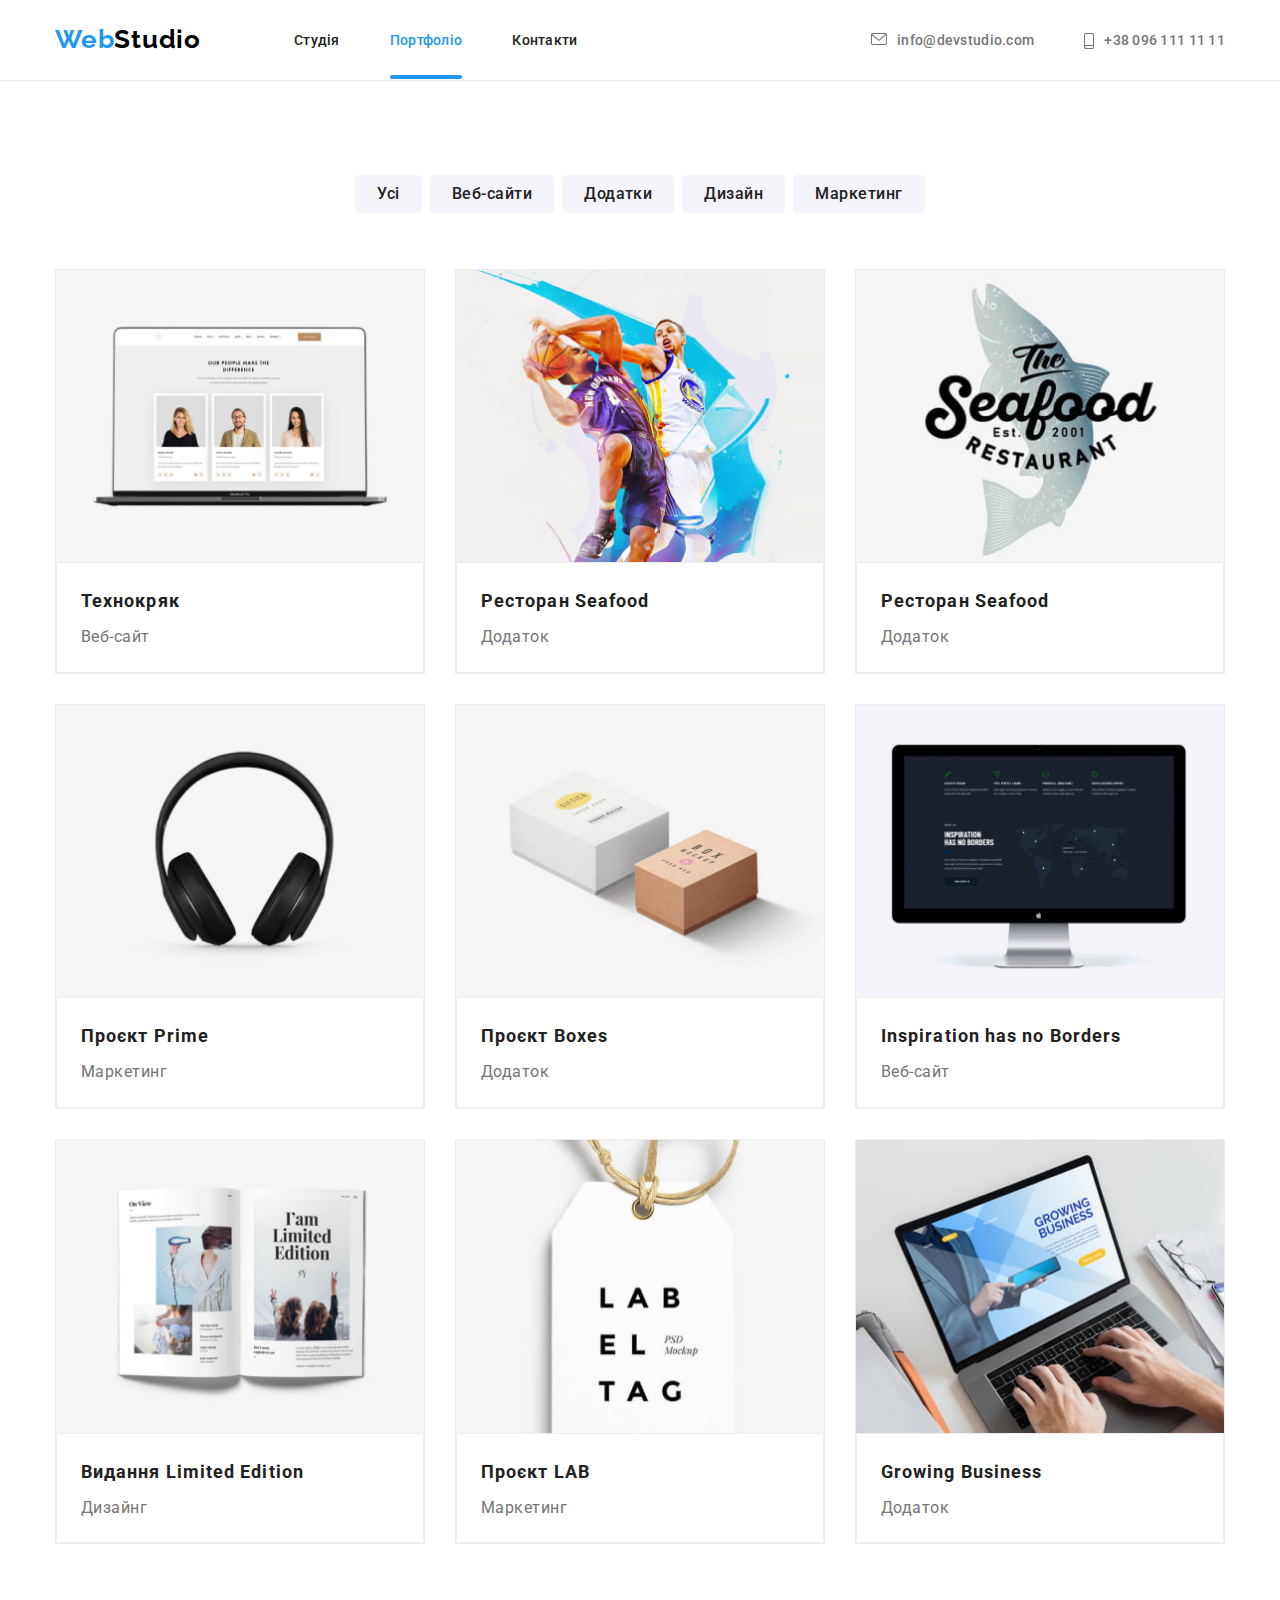
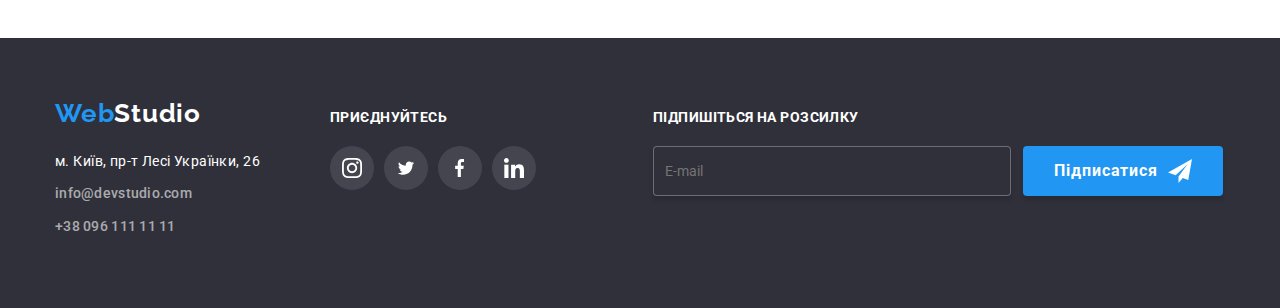
==== portfolio.html @ 9fd71c1f "Добавляет файлы с прошлого ДЗ" ====
<!DOCTYPE html>
<html lang="uk">
  <head>
    <meta charset="UTF-8" />
    <meta http-equiv="X-UA-Compatible" content="IE=edge" />
    <meta name="viewport" content="width=device-width, initial-scale=1.0" />
    <link
      rel="stylesheet"
      href="https://cdnjs.cloudflare.com/ajax/libs/modern-normalize/1.1.0/modern-normalize.min.css"
    />
    <link rel="preconnect" href="https://fonts.googleapis.com" />
    <link rel="preconnect" href="https://fonts.gstatic.com" crossorigin />
    <link
      href="https://fonts.googleapis.com/css2?family=Raleway:wght@700&family=Roboto:wght@400;500;700;900&display=swap"
      rel="stylesheet"
    />
    <link rel="stylesheet" href="./css/styles.css" />
    <link rel="stylesheet" href="./css/main.min.css" />
    <link rel="stylesheet" href="./css/project.css" />
    <title>Portfolio</title>
  </head>
  <body>
    <header class="header">
      <div class="container">
        <div class="header__flex">
          <nav class="header__nav">
            <a class="logo header__logo" href="./index.html"
              ><span class="logo__cover">Web</span>Studio</a
            >
            <ul class="list header__list">
              <li>
                <a class="link header__link" href="./index.html">Студія</a>
              </li>
              <li>
                <a class="link header__link--active" href="./portfolio.html">Портфоліо</a>
              </li>
              <li>
                <a class="link header__link" href="#">Контакти</a>
              </li>
            </ul>
          </nav>
          <ul class="list header__list-contact">
            <li>
              <a class="link contact header__contact" href="mailto:info@devstudio.com"
                ><svg width="16" height="12">
                  <use href="./images/icons.svg#envelope"></use></svg
                >info@devstudio.com</a
              >
            </li>
            <li>
              <a class="link contact header__contact" href="tel:+380961111111"
                ><svg width="10" height="16">
                  <use class="icon" href="./images/icons.svg#smartphone"></use></svg
                >+38 096 111 11 11</a
              >
            </li>
          </ul>
        </div>
      </div>
    </header>
    <main>
      <section class="project">
        <div class="container">
          <h1 class="visually-hidden">Портфоліо Web Studio</h1>
          <ul class="list project__list-button">
            <li>
              <button class="project__button" type="button">
                <span class="project__button-text">Усі</span>
              </button>
            </li>
            <li>
              <button class="project__button" type="button">
                <span class="project__button-text">Веб-сайти</span>
              </button>
            </li>
            <li>
              <button class="project__button" type="button">
                <span class="project__button-text">Додатки</span>
              </button>
            </li>
            <li>
              <button class="project__button" type="button">
                <span class="project__button-text">Дизайн</span>
              </button>
            </li>
            <li>
              <button class="project__button" type="button">
                <span class="project__button-text">Маркетинг</span>
              </button>
            </li>
          </ul>
          <ul class="list">
            <li class="project__card">
              <a class="project__link" href="">
                <img
                  src="./images/8.jpg"
                  alt="Два хлопця грають у баскетбол"
                  width="370"
                  height="294"
                />
                <div class="project__text">
                  <h2 class="project__title">Технокряк</h2>
                  <span class="project__subtitle">Веб-сайт</span>
                </div>
                <div class="project__description">
                  <p class="project__description-text">
                    Ресурс пропонує комплексні пропозиції з різним рівнем функціоналу та сервісів.
                    Все це дозволить відвідувачу отримати вичерпні відомості про компанію чи
                    приватну особу.
                  </p>
                </div>
              </a>
            </li>
            <li class="project__card">
              <a class="project__link" href="">
                <img
                  src="./images/9.jpg"
                  alt="Два хлопця грають у баскетбол"
                  width="370"
                  height="294"
                />
                <div class="project__text">
                  <h2 class="project__title">Ресторан Seafood</h2>
                  <span class="project__subtitle">Додаток</span>
                </div>
                <div class="project__description">
                  <p class="project__description-text">
                    Ресурс пропонує комплексні пропозиції з різним рівнем функціоналу та сервісів.
                    Все це дозволить відвідувачу отримати вичерпні відомості про компанію чи
                    приватну особу.
                  </p>
                </div>
              </a>
            </li>
            <li class="project__card">
              <a class="project__link" href="">
                <img
                  src="./images/10.jpg"
                  alt="Два хлопця грають у баскетбол"
                  width="370"
                  height="294"
                />
                <div class="project__text">
                  <h2 class="project__title">Ресторан Seafood</h2>
                  <span class="project__subtitle">Додаток</span>
                </div>
                <div class="project__description">
                  <p class="project__description-text">
                    Ресурс пропонує комплексні пропозиції з різним рівнем функціоналу та сервісів.
                    Все це дозволить відвідувачу отримати вичерпні відомості про компанію чи
                    приватну особу.
                  </p>
                </div>
              </a>
            </li>
            <li class="project__card">
              <a class="project__link" href="">
                <img
                  src="./images/11.jpg"
                  alt="Два хлопця грають у баскетбол"
                  width="370"
                  height="294"
                />
                <div class="project__text">
                  <h2 class="project__title">Проєкт Prime</h2>
                  <span class="project__subtitle">Маркетинг</span>
                </div>
                <div class="project__description">
                  <p class="project__description-text">
                    Ресурс пропонує комплексні пропозиції з різним рівнем функціоналу та сервісів.
                    Все це дозволить відвідувачу отримати вичерпні відомості про компанію чи
                    приватну особу.
                  </p>
                </div>
              </a>
            </li>
            <li class="project__card">
              <a class="project__link" href="">
                <img
                  src="./images/12.jpg"
                  alt="Два хлопця грають у баскетбол"
                  width="370"
                  height="294"
                />
                <div class="project__text">
                  <h2 class="project__title">Проєкт Boxes</h2>
                  <span class="project__subtitle">Додаток</span>
                </div>
                <div class="project__description">
                  <p class="project__description-text">
                    Ресурс пропонує комплексні пропозиції з різним рівнем функціоналу та сервісів.
                    Все це дозволить відвідувачу отримати вичерпні відомості про компанію чи
                    приватну особу.
                  </p>
                </div>
              </a>
            </li>
            <li class="project__card">
              <a class="project__link" href="">
                <img
                  src="./images/13.jpg"
                  alt="Два хлопця грають у баскетбол"
                  width="370"
                  height="294"
                />
                <div class="project__text">
                  <h2 class="project__title">Inspiration has no Borders</h2>
                  <span class="project__subtitle">Веб-сайт</span>
                </div>
                <div class="project__description">
                  <p class="project__description-text">
                    Ресурс пропонує комплексні пропозиції з різним рівнем функціоналу та сервісів.
                    Все це дозволить відвідувачу отримати вичерпні відомості про компанію чи
                    приватну особу.
                  </p>
                </div>
              </a>
            </li>
            <li class="project__card">
              <a class="project__link" href="">
                <img
                  src="./images/14.jpg"
                  alt="Два хлопця грають у баскетбол"
                  width="370"
                  height="294"
                />
                <div class="project__text">
                  <h2 class="project__title">Видання Limited Edition</h2>
                  <span class="project__subtitle">Дизайнг</span>
                </div>
                <div class="project__description">
                  <p class="project__description-text">
                    Ресурс пропонує комплексні пропозиції з різним рівнем функціоналу та сервісів.
                    Все це дозволить відвідувачу отримати вичерпні відомості про компанію чи
                    приватну особу.
                  </p>
                </div>
              </a>
            </li>
            <li class="project__card">
              <a class="project__link" href="">
                <img
                  src="./images/15.jpg"
                  alt="Два хлопця грають у баскетбол"
                  width="370"
                  height="294"
                />
                <div class="project__text">
                  <h2 class="project__title">Проєкт LAB</h2>
                  <span class="project__subtitle">Маркетинг</span>
                </div>
                <div class="project__description">
                  <p class="project__description-text">
                    Ресурс пропонує комплексні пропозиції з різним рівнем функціоналу та сервісів.
                    Все це дозволить відвідувачу отримати вичерпні відомості про компанію чи
                    приватну особу.
                  </p>
                </div>
              </a>
            </li>
            <li class="project__card">
              <a class="project__link" href="">
                <img
                  src="./images/16.jpg"
                  alt="Два хлопця грають у баскетбол"
                  width="370"
                  height="294"
                />
                <div class="project__text">
                  <h2 class="project__title">Growing Business</h2>
                  <span class="project__subtitle">Додаток</span>
                </div>
                <div class="project__description">
                  <p class="project__description-text">
                    Ресурс пропонує комплексні пропозиції з різним рівнем функціоналу та сервісів.
                    Все це дозволить відвідувачу отримати вичерпні відомості про компанію чи
                    приватну особу.
                  </p>
                </div>
              </a>
            </li>
          </ul>
        </div>
      </section>
    </main>
    <footer class="footer">
      <div class="container footer__container">
        <div class="footer__contact">
          <a class="logo footer__logo" href="./index.html">
            <span class="logo__cover">Web</span>Studio</a
          >
          <address class="list footer__list">
            <li class="footer__item">
              <span class="footer__text">м. Київ, пр-т Лесі Українки, 26</span>
            </li>
            <li class="footer__item">
              <a class="link contact" href="mailto:info@devstudio.com">info@devstudio.com</a>
            </li>
            <li class="footer__item">
              <a class="link contact" href="tel:+380961111111">+38 096 111 11 11</a>
            </li>
          </address>
        </div>
        <div class="footer__social">
          <h3 class="footer__title">Приєднуйтесь</h3>
          <ul class="list list-social">
            <li class="list-social__item">
              <a class="link-social footer__link-social" href="">
                <!-- class="social-icon" -->
                <svg width="20" height="20">
                  <use href="./images/icons.svg#instagram"></use>
                </svg>
              </a>
            </li>
            <li class="list-social__item">
              <a class="link-social footer__link-social" href="">
                <svg width="20" height="16.25">
                  <use href="./images/icons.svg#twitter"></use>
                </svg>
              </a>
            </li>
            <li class="list-social__item">
              <a class="link-social footer__link-social" href="">
                <svg class="social-icon" width="10" height="20">
                  <use href="./images/icons.svg#facebook"></use>
                </svg>
              </a>
            </li>
            <li class="list-social__item">
              <a class="link-social footer__link-social" href="">
                <svg width="20" height="20">
                  <use href="./images/icons.svg#linkedin"></use>
                </svg>
              </a>
            </li>
          </ul>
        </div>
        <div class="footer__subscription">
          <h3 class="footer__title">Підпишіться на розсилку</h3>
          <form class="footer__form" name="subscription-form">
            <label for="subscription" class="visually-hidden">E-mail</label>
            <input type="email" id="subscription" class="footer__input" placeholder="E-mail" />
            <button type="submit" class="button footer__button">
              <span class="button__text">Підписатися</span>
              <svg class="footer__icon" width="24" height="24">
                <use href="./images/icons.svg#send-icon"></use>
              </svg>
            </button>
          </form>
        </div>
      </div>
    </footer>
  </body>
</html>
---- css/main.min.css ----
body{color:#757575;background-color:#fff;font-family:"Roboto",sans-serif;font-size:14px;letter-spacing:.03em}img{display:block;max-width:100%;height:auto}h1,h2,h3,p,ul{margin:0px;padding:0px}.visually-hidden{position:absolute;white-space:nowrap;width:1px;height:1px;overflow:hidden;border:0;padding:0;clip:rect(0 0 0 0);-webkit-clip-path:inset(50%);clip-path:inset(50%);margin:-1px}.is-hidden{display:none;opacity:0;pointer-events:none;visibility:hidden}.container{width:1200px;margin-left:auto;margin-right:auto;padding-left:15px;padding-right:15px}.list{display:-webkit-box;display:-ms-flexbox;display:flex;-ms-flex-wrap:wrap;flex-wrap:wrap;gap:30px;list-style:none;-webkit-box-align:center;-ms-flex-align:center;align-items:center;-webkit-box-pack:center;-ms-flex-pack:center;justify-content:center}.link{color:inherit;-webkit-transition-property:color;transition-property:color;-webkit-transition-duration:250ms;transition-duration:250ms;-webkit-transition-timing-function:cubic-bezier(0.4, 0, 0.2, 1);transition-timing-function:cubic-bezier(0.4, 0, 0.2, 1);font-size:inherit;line-height:1.14;letter-spacing:.02em;text-decoration:none}.link:hover,.link:focus{color:#2196f3;fill:currentColor}.contact{color:inherit;font-weight:500;font-style:normal}.button{cursor:pointer;background-color:#2196f3;-webkit-box-shadow:0px 4px 4px rgba(0,0,0,.15);box-shadow:0px 4px 4px rgba(0,0,0,.15);border-radius:4px;font-family:inherit;font-weight:500;font-size:16px;border-radius:4px;line-height:1.6;letter-spacing:.03em;border:none}.button__text{color:#fff;font-weight:700;font-size:16px;line-height:1.8;letter-spacing:.06em}.title{margin-bottom:50px;color:#212121;font-weight:700;font-size:36px;line-height:1.16;letter-spacing:.03em}.title--center{text-align:center}.logo{color:#000;font-family:"Raleway";font-weight:700;font-size:26px;line-height:1.2;letter-spacing:.03em;text-decoration:none}.logo__cover{color:#2196f3}.list-cards{gap:30px;-webkit-box-align:baseline;-ms-flex-align:baseline;align-items:baseline}.list-cards__card{-ms-flex-preferred-size:270px;flex-basis:270px}.list-social{display:-webkit-box;display:-ms-flexbox;display:flex;-webkit-box-pack:center;-ms-flex-pack:center;justify-content:center;gap:10px}.list-social__item{width:44px;height:44px;border-radius:50%}.link-social{-webkit-transition-property:fill,background-color;transition-property:fill,background-color;-webkit-transition-duration:250ms;transition-duration:250ms;-webkit-transition-timing-function:cubic-bezier(0.4, 0, 0.2, 1);transition-timing-function:cubic-bezier(0.4, 0, 0.2, 1);fill:#afb1b8;display:-webkit-box;display:-ms-flexbox;display:flex;width:44px;height:44px;border-radius:50%;-webkit-box-pack:center;-ms-flex-pack:center;justify-content:center;-webkit-box-align:center;-ms-flex-align:center;align-items:center;gap:10px}.link-social:hover,.link-social:focus{background-color:#2196f3;fill:#fff}.form__label{font-size:12px;line-height:1.16;letter-spacing:.01em;cursor:pointer}.form__input{padding:11px 11px 11px 32px;width:100%;height:40px;border-radius:4px;border:1px solid rgba(33,33,33,.2);border-radius:4px;outline:none}.form__comment{resize:none;height:120px}.form__comment::-webkit-input-placeholder{font-size:12px;line-height:1.16;letter-spacing:.01em}.form__comment::-moz-placeholder{font-size:12px;line-height:1.16;letter-spacing:.01em}.form__comment:-ms-input-placeholder{font-size:12px;line-height:1.16;letter-spacing:.01em}.form__comment::-ms-input-placeholder{font-size:12px;line-height:1.16;letter-spacing:.01em}.form__comment::placeholder{font-size:12px;line-height:1.16;letter-spacing:.01em}.form__checkbox-icon{top:0px;left:12px}.checkbox{position:relative}.checkbox__icon{position:absolute;border:2px solid #212121;border-radius:4px}.checkbox__input:checked+.checkbox__icon{background-color:#2196f3;border:none}.button-close{display:-webkit-box;display:-ms-flexbox;display:flex;-webkit-box-align:center;-ms-flex-align:center;align-items:center;-webkit-box-pack:center;-ms-flex-pack:center;justify-content:center;-webkit-transition-property:fill;transition-property:fill;-webkit-transition-duration:250ms;transition-duration:250ms;-webkit-transition-timing-function:cubic-bezier(0.4, 0, 0.2, 1);transition-timing-function:cubic-bezier(0.4, 0, 0.2, 1)}.button-close:hover,.button-close:focus{fill:#2196f3}.header{border-bottom:1px solid #ececec}.header__flex{display:-webkit-box;display:-ms-flexbox;display:flex;-webkit-box-align:center;-ms-flex-align:center;align-items:center;-webkit-box-pack:justify;-ms-flex-pack:justify;justify-content:space-between}.header__nav{display:-webkit-box;display:-ms-flexbox;display:flex;-webkit-box-align:center;-ms-flex-align:center;align-items:center;gap:93px}.header__list{gap:50px}.header__link{position:relative;padding-top:33px;padding-bottom:31px;color:#212121;font-weight:500;line-height:1.14;letter-spacing:.02em}.header__link::after{display:block;position:absolute;bottom:0px;-webkit-transform:scaleX(0);transform:scaleX(0);-webkit-transition-property:-webkit-transform;transition-property:-webkit-transform;transition-property:transform;transition-property:transform, -webkit-transform;-webkit-transition-duration:250ms;transition-duration:250ms;-webkit-transition-timing-function:cubic-bezier(0.4, 0, 0.2, 1);transition-timing-function:cubic-bezier(0.4, 0, 0.2, 1);background-color:#2196f3;border-radius:2px;width:100%;height:4px;content:""}.header__link:hover::after,.header__link:focus::after{-webkit-transform:scaleX(1);transform:scaleX(1)}.header__link--active{position:relative;padding-top:33px;padding-bottom:31px;font-weight:500;line-height:1.14;letter-spacing:.02em;color:#2196f3}.header__link--active::after{display:block;position:absolute;bottom:0px;background-color:#2196f3;border-radius:2px;width:100%;height:4px;content:""}.header__logo{padding-top:24px;padding-bottom:25px}.header__list-contact{gap:50px;fill:currentColor;font-weight:500;line-height:1.14;letter-spacing:.02em}.header__contact{display:-webkit-box;display:-ms-flexbox;display:flex;padding-top:33px;padding-bottom:31px;gap:10px}.hero{border:1px solid #ececec;background-image:-webkit-gradient(linear, left top, left bottom, from(rgba(47, 48, 58, 0.4)), to(rgba(47, 48, 58, 0.4))),url("../images/hero-image.jpg");background-image:linear-gradient(rgba(47, 48, 58, 0.4), rgba(47, 48, 58, 0.4)),url("../images/hero-image.jpg");background-size:1600px;background-repeat:no-repeat;background-position:center;padding-bottom:200px;padding-top:200px;background-color:#2f303a}.hero__title{margin-bottom:30px;text-align:center;margin-left:auto;margin-right:auto;max-width:696px;color:#fff;font-weight:900;font-size:44px;line-height:1.4;letter-spacing:.06em;text-transform:uppercase}.hero__button{display:block;padding:0px;margin-left:auto;margin-right:auto;width:216px;height:50px}.hero__button-text{padding:10px 32px}.features{padding-top:94px;padding-bottom:0px}.features__icon{display:-webkit-box;display:-ms-flexbox;display:flex;-webkit-box-pack:center;-ms-flex-pack:center;justify-content:center;-webkit-box-align:center;-ms-flex-align:center;align-items:center;margin-bottom:30px;width:270px;height:120px;background:#f5f4fa;border-radius:4px}.features__title{margin-bottom:10px;color:#212121;font-weight:700;font-size:inherit;line-height:1.14;letter-spacing:.03em;text-transform:uppercase}.features__text{line-height:1.71em}.development{padding-top:94px;padding-bottom:94px}.development__item{position:relative}.development__label{position:absolute;bottom:0px;left:0px;padding-top:27px;background-color:rgba(47,48,58,.8);width:370px;height:70px}.development__title{text-align:center;font-weight:700;font-size:14px;line-height:1.14em;text-transform:uppercase;color:#fff}.employee{background-color:#f5f4fa;padding-top:94px;padding-bottom:94px}.employee__cart{background-color:#fff;-webkit-box-shadow:0px 1px 3px rgba(0,0,0,.12),0px 1px 1px rgba(0,0,0,.14),0px 2px 1px rgba(0,0,0,.2);box-shadow:0px 1px 3px rgba(0,0,0,.12),0px 1px 1px rgba(0,0,0,.14),0px 2px 1px rgba(0,0,0,.2);border-radius:0px 0px 4px 4px}.employee__label{text-align:center;padding-top:30px;padding-bottom:30px}.employee__title{margin-bottom:10px;color:#212121;font-weight:500;font-size:16px;line-height:1.19;letter-spacing:.03em}.employee__text{line-height:1.71}.employee__list{margin-top:16px}.clients{padding-top:94px;padding-bottom:94px}.clients__link{display:-webkit-box;display:-ms-flexbox;display:flex;-webkit-box-pack:center;-ms-flex-pack:center;justify-content:center;-webkit-box-align:center;-ms-flex-align:center;align-items:center;-webkit-transition-property:fill,border-color;transition-property:fill,border-color;-webkit-transition-duration:250ms;transition-duration:250ms;-webkit-transition-timing-function:cubic-bezier(0.4, 0, 0.2, 1);transition-timing-function:cubic-bezier(0.4, 0, 0.2, 1);fill:#afb1b8;width:170px;height:92px;border:1px solid #afb1b8;border-radius:4px}.clients__link:hover,.clients__link:focus{border-color:#2196f3;fill:#2196f3}.footer{padding-top:60px;padding-bottom:60px;background-color:#2f303a}.footer__container{display:-webkit-box;display:-ms-flexbox;display:flex;-webkit-box-align:baseline;-ms-flex-align:baseline;align-items:baseline}.footer__list{display:block}.footer__item{margin-bottom:9px}.footer__text{color:#fff;font-style:inherit;font-style:normal}.footer__link-social{background-color:rgba(255,255,255,.1);fill:#fff}.footer__contact{-webkit-box-pack:center;-ms-flex-pack:center;justify-content:center;-webkit-box-align:baseline;-ms-flex-align:baseline;align-items:baseline;color:rgba(255,255,255,.6);font-weight:400;line-height:1.7;letter-spacing:.03em}.footer__logo{display:block;margin-bottom:20px;color:#fff}.footer__title{margin-bottom:20px;color:#fff;font-size:14px;font-weight:700;line-height:1.14;letter-spacing:.03em;text-transform:uppercase}.footer__social{margin-left:70px}.footer__subscription{margin-left:117px}.footer__form{display:-webkit-box;display:-ms-flexbox;display:flex;-webkit-box-pack:center;-ms-flex-pack:center;justify-content:center;-webkit-box-align:end;-ms-flex-align:end;align-items:flex-end}.footer__input{color:#fff;padding:11px;background-color:#2f303a;-webkit-box-shadow:0px 4px 4px rgba(0,0,0,.15);box-shadow:0px 4px 4px rgba(0,0,0,.15);outline:none;border-radius:4px;border:1px solid rgba(255,255,255,.3);width:358px;height:50px}.footer__button{display:-webkit-box;display:-ms-flexbox;display:flex;-webkit-box-align:center;-ms-flex-align:center;align-items:center;-webkit-box-pack:center;-ms-flex-pack:center;justify-content:center;margin-left:12px;width:200px;height:50px}.footer__icon{margin-left:10px;fill:#fff}.backdoor{position:fixed;opacity:1;-webkit-transition-property:opacity,visibility;transition-property:opacity,visibility;-webkit-transition-duration:250ms;transition-duration:250ms;-webkit-transition-timing-function:cubic-bezier(0.4, 0, 0.2, 1);transition-timing-function:cubic-bezier(0.4, 0, 0.2, 1);left:0px;top:0px;width:100%;height:100%;background-color:rgba(0,0,0,.2)}.modal{position:absolute;-webkit-transition-property:border-color,visibility;transition-property:border-color,visibility;-webkit-transition-duration:250ms;transition-duration:250ms;-webkit-transition-timing-function:cubic-bezier(0.4, 0, 0.2, 1);transition-timing-function:cubic-bezier(0.4, 0, 0.2, 1);top:50%;left:50%;-webkit-transform:translate(-50%, -50%);transform:translate(-50%, -50%);z-index:3;width:528px;height:581px;background-color:#fff}.modal__form{margin:40px}.modal__title{margin-bottom:12px;font-size:20px;line-height:1.15}.modal__field{position:relative;margin-bottom:10px}.modal__label{display:block;margin-bottom:4px}.modal__input{cursor:pointer;-webkit-transition-property:border-color;transition-property:border-color;-webkit-transition-duration:250ms;transition-duration:250ms;-webkit-transition-timing-function:cubic-bezier(0.4, 0, 0.2, 1);transition-timing-function:cubic-bezier(0.4, 0, 0.2, 1)}.modal__input:hover,.modal__input:focus{border-color:#2196f3}.modal__icon{-webkit-transition-property:fill;transition-property:fill;-webkit-transition-duration:250ms;transition-duration:250ms;-webkit-transition-timing-function:cubic-bezier(0.4, 0, 0.2, 1);transition-timing-function:cubic-bezier(0.4, 0, 0.2, 1);position:absolute;left:12px;top:28px;cursor:pointer}.modal__input:hover~.modal__icon,.modal__input:focus~.modal__icon{fill:#2196f3}.modal__link{color:#2196f3;cursor:pointer}.modal__buttom{display:block;margin-left:auto;margin-right:auto;width:200px;height:50px}.modal__checkbox{margin-bottom:30px}.modal__checkbox-icon{position:absolute;top:0px;left:12px}.modal__text{text-align:center;cursor:pointer}.modal__comment{margin-bottom:10px}.modal__button-close{position:absolute;border-radius:50%;right:8px;top:8px;width:30px;height:30px;background-color:#fff;cursor:pointer}.modal__button-close:hover,.modal__button-close:focus{fill:#2196f3}.project{padding-top:94px;padding-bottom:94px}.project__list-button{gap:8px;margin-bottom:56px}.project__button{-webkit-transition-property:background-color,-webkit-box-shadow;transition-property:background-color,-webkit-box-shadow;transition-property:background-color,box-shadow;transition-property:background-color,box-shadow,-webkit-box-shadow;-webkit-transition-duration:250ms;transition-duration:250ms;-webkit-transition-timing-function:cubic-bezier(0.4, 0, 0.2, 1);transition-timing-function:cubic-bezier(0.4, 0, 0.2, 1);color:#212121;background-color:#f5f4fa;background-color:#f5f4fa;border-radius:4px;padding:6px 22px;border:none}.project__button-text{-webkit-transition-property:color;transition-property:color;-webkit-transition-duration:250ms;transition-duration:250ms;-webkit-transition-timing-function:cubic-bezier(0.4, 0, 0.2, 1);transition-timing-function:cubic-bezier(0.4, 0, 0.2, 1);font-weight:500;font-size:16px;line-height:1.6;text-align:center;letter-spacing:.03em;color:#212121}.project__button:hover,.project__button:focus{background-color:#2196f3;-webkit-box-shadow:0px 3px 1px rgba(0,0,0,.1),0px 1px 2px rgba(0,0,0,.08),0px 2px 2px rgba(0,0,0,.12);box-shadow:0px 3px 1px rgba(0,0,0,.1),0px 1px 2px rgba(0,0,0,.08),0px 2px 2px rgba(0,0,0,.12)}.project__button:hover .project__button-text,.project__button:focus .project__button-text{color:#fff}.project__card{position:relative;overflow:hidden;-webkit-transition-property:-webkit-box-shadow;transition-property:-webkit-box-shadow;transition-property:box-shadow;transition-property:box-shadow, -webkit-box-shadow;-webkit-transition-duration:250ms;transition-duration:250ms;-webkit-transition-timing-function:cubic-bezier(0.4, 0, 0.2, 1);transition-timing-function:cubic-bezier(0.4, 0, 0.2, 1);background-color:#fff;border:1px solid #eee;width:370px}.project__card:focus,.project__card:hover{-webkit-box-shadow:0px 1px 1px rgba(0,0,0,.12),0px 4px 4px rgba(0,0,0,.06),1px 4px 6px rgba(0,0,0,.16);box-shadow:0px 1px 1px rgba(0,0,0,.12),0px 4px 4px rgba(0,0,0,.06),1px 4px 6px rgba(0,0,0,.16)}.project__link{overflow:hidden;text-decoration:none}.project__description{position:absolute;left:0px;top:0px;width:100%;height:100%;-webkit-transform:translateY(100%);transform:translateY(100%);-webkit-transition-property:-webkit-transform;transition-property:-webkit-transform;transition-property:transform;transition-property:transform, -webkit-transform;-webkit-transition-duration:250ms;transition-duration:250ms;-webkit-transition-timing-function:cubic-bezier(0.4, 0, 0.2, 1);transition-timing-function:cubic-bezier(0.4, 0, 0.2, 1);background-color:rgba(33,150,243,.9)}.project__description-text{font-size:18px;line-height:1.55em;letter-spacing:.03em;color:#fff;margin:63px 24px}.project__link:hover .project__description,.project__link:focus .project__description{-webkit-transform:translateY(0%);transform:translateY(0%)}.project__text{position:relative;z-index:1;padding:20px 24px;border:1px solid #eee;background-color:#fff}.project__title{margin-bottom:4px;color:#212121;font-weight:700;font-size:18px;line-height:2;letter-spacing:.06em}.project__subtitle{color:#757575;font-size:16px;line-height:1.8;letter-spacing:.03em}/*# sourceMappingURL=main.min.css.map */
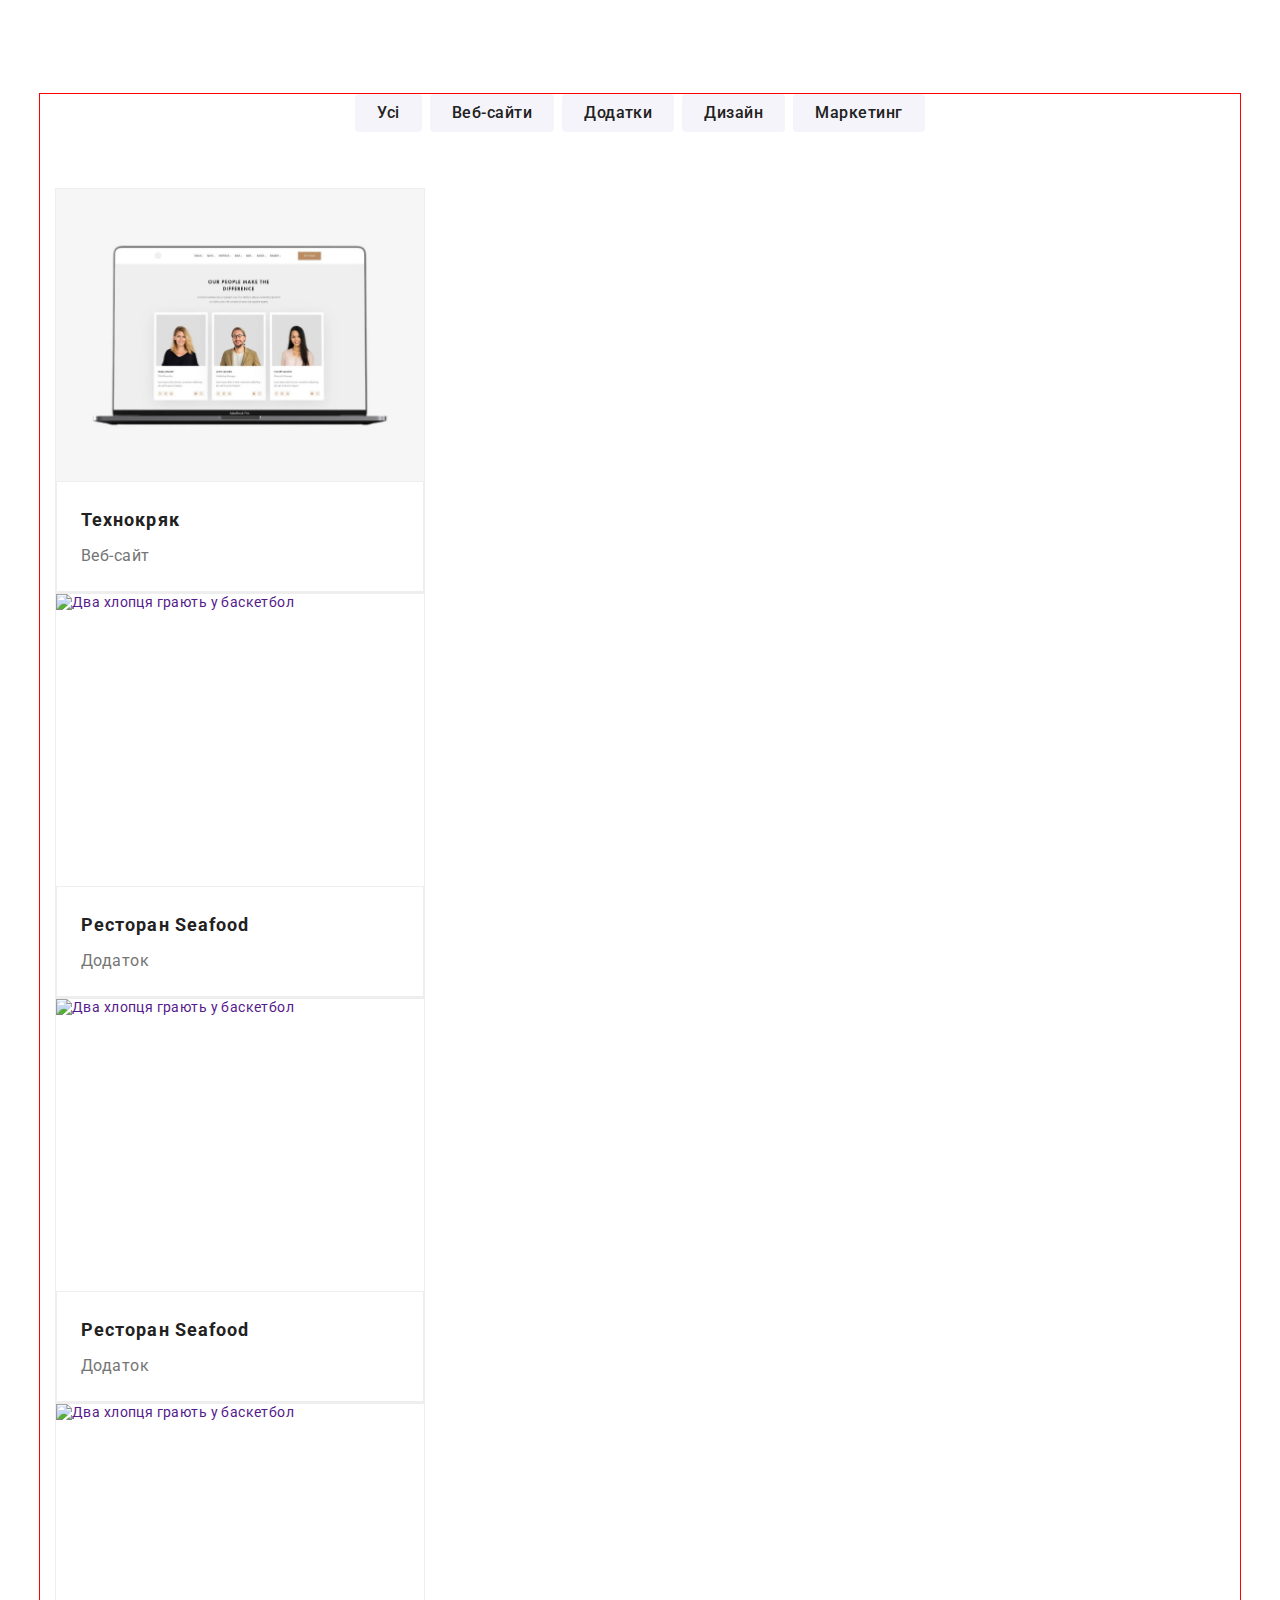
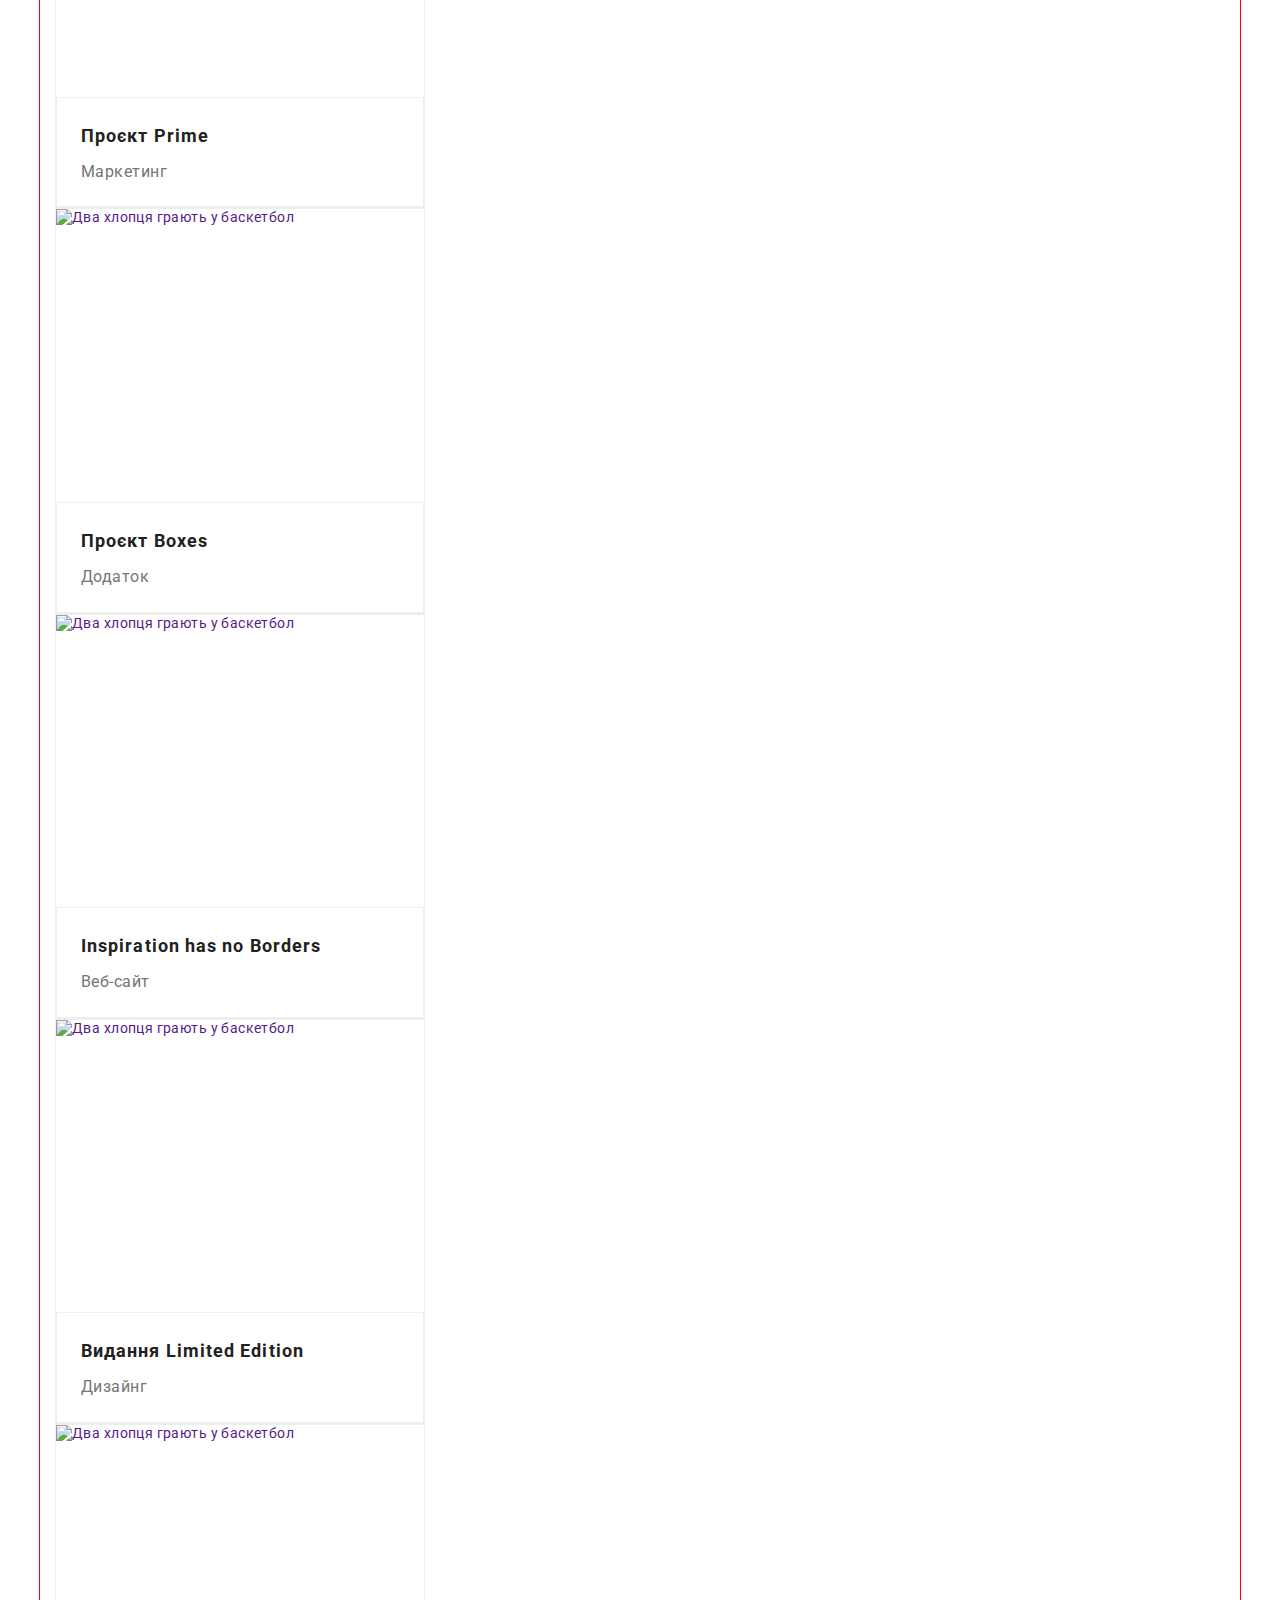
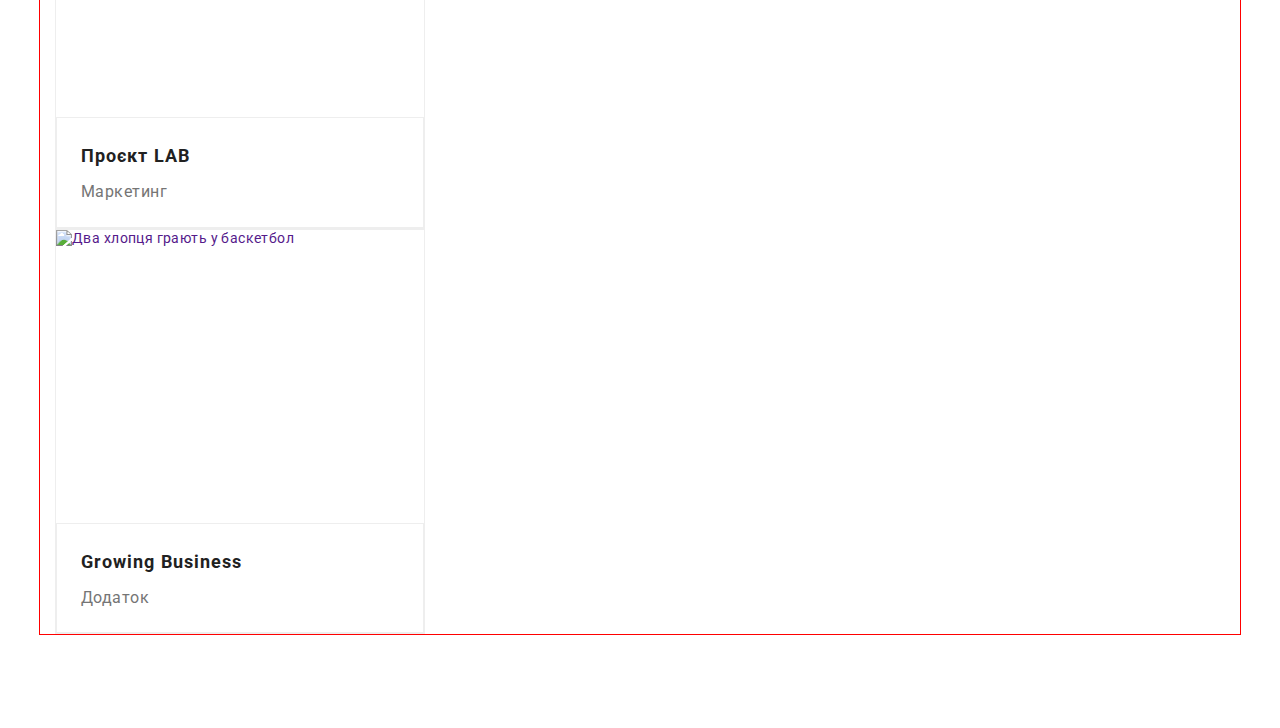
==== commit 468adbf7: "Добавляйте фото" ====
--- a/portfolio.html
+++ b/portfolio.html
@@ -20,7 +20,7 @@
     <title>Portfolio</title>
   </head>
   <body>
-    <header class="header">
+    <!-- <header class="header">
       <div class="container">
         <div class="header__flex">
           <nav class="header__nav">
@@ -57,7 +57,7 @@
           </ul>
         </div>
       </div>
-    </header>
+    </header> -->
     <main>
       <section class="project">
         <div class="container">
@@ -89,7 +89,7 @@
               </button>
             </li>
           </ul>
-          <ul class="list">
+          <ul class="">
             <li class="project__card">
               <a class="project__link" href="">
                 <img
@@ -283,7 +283,7 @@
         </div>
       </section>
     </main>
-    <footer class="footer">
+    <!-- <footer class="footer">
       <div class="container footer__container">
         <div class="footer__contact">
           <a class="logo footer__logo" href="./index.html">
@@ -306,8 +306,8 @@
           <ul class="list list-social">
             <li class="list-social__item">
               <a class="link-social footer__link-social" href="">
-                <!-- class="social-icon" -->
-                <svg width="20" height="20">
+              class="social-icon" -->
+    <!-- <svg width="20" height="20">
                   <use href="./images/icons.svg#instagram"></use>
                 </svg>
               </a>
@@ -349,6 +349,6 @@
           </form>
         </div>
       </div>
-    </footer>
+    </footer> -->
   </body>
 </html>
--- a/css/main.min.css
+++ b/css/main.min.css
@@ -1 +1 @@
-body{color:#757575;background-color:#fff;font-family:"Roboto",sans-serif;font-size:14px;letter-spacing:.03em}img{display:block;max-width:100%;height:auto}h1,h2,h3,p,ul{margin:0px;padding:0px}.visually-hidden{position:absolute;white-space:nowrap;width:1px;height:1px;overflow:hidden;border:0;padding:0;clip:rect(0 0 0 0);-webkit-clip-path:inset(50%);clip-path:inset(50%);margin:-1px}.is-hidden{display:none;opacity:0;pointer-events:none;visibility:hidden}.container{width:1200px;margin-left:auto;margin-right:auto;padding-left:15px;padding-right:15px}.list{display:-webkit-box;display:-ms-flexbox;display:flex;-ms-flex-wrap:wrap;flex-wrap:wrap;gap:30px;list-style:none;-webkit-box-align:center;-ms-flex-align:center;align-items:center;-webkit-box-pack:center;-ms-flex-pack:center;justify-content:center}.link{color:inherit;-webkit-transition-property:color;transition-property:color;-webkit-transition-duration:250ms;transition-duration:250ms;-webkit-transition-timing-function:cubic-bezier(0.4, 0, 0.2, 1);transition-timing-function:cubic-bezier(0.4, 0, 0.2, 1);font-size:inherit;line-height:1.14;letter-spacing:.02em;text-decoration:none}.link:hover,.link:focus{color:#2196f3;fill:currentColor}.contact{color:inherit;font-weight:500;font-style:normal}.button{cursor:pointer;background-color:#2196f3;-webkit-box-shadow:0px 4px 4px rgba(0,0,0,.15);box-shadow:0px 4px 4px rgba(0,0,0,.15);border-radius:4px;font-family:inherit;font-weight:500;font-size:16px;border-radius:4px;line-height:1.6;letter-spacing:.03em;border:none}.button__text{color:#fff;font-weight:700;font-size:16px;line-height:1.8;letter-spacing:.06em}.title{margin-bottom:50px;color:#212121;font-weight:700;font-size:36px;line-height:1.16;letter-spacing:.03em}.title--center{text-align:center}.logo{color:#000;font-family:"Raleway";font-weight:700;font-size:26px;line-height:1.2;letter-spacing:.03em;text-decoration:none}.logo__cover{color:#2196f3}.list-cards{gap:30px;-webkit-box-align:baseline;-ms-flex-align:baseline;align-items:baseline}.list-cards__card{-ms-flex-preferred-size:270px;flex-basis:270px}.list-social{display:-webkit-box;display:-ms-flexbox;display:flex;-webkit-box-pack:center;-ms-flex-pack:center;justify-content:center;gap:10px}.list-social__item{width:44px;height:44px;border-radius:50%}.link-social{-webkit-transition-property:fill,background-color;transition-property:fill,background-color;-webkit-transition-duration:250ms;transition-duration:250ms;-webkit-transition-timing-function:cubic-bezier(0.4, 0, 0.2, 1);transition-timing-function:cubic-bezier(0.4, 0, 0.2, 1);fill:#afb1b8;display:-webkit-box;display:-ms-flexbox;display:flex;width:44px;height:44px;border-radius:50%;-webkit-box-pack:center;-ms-flex-pack:center;justify-content:center;-webkit-box-align:center;-ms-flex-align:center;align-items:center;gap:10px}.link-social:hover,.link-social:focus{background-color:#2196f3;fill:#fff}.form__label{font-size:12px;line-height:1.16;letter-spacing:.01em;cursor:pointer}.form__input{padding:11px 11px 11px 32px;width:100%;height:40px;border-radius:4px;border:1px solid rgba(33,33,33,.2);border-radius:4px;outline:none}.form__comment{resize:none;height:120px}.form__comment::-webkit-input-placeholder{font-size:12px;line-height:1.16;letter-spacing:.01em}.form__comment::-moz-placeholder{font-size:12px;line-height:1.16;letter-spacing:.01em}.form__comment:-ms-input-placeholder{font-size:12px;line-height:1.16;letter-spacing:.01em}.form__comment::-ms-input-placeholder{font-size:12px;line-height:1.16;letter-spacing:.01em}.form__comment::placeholder{font-size:12px;line-height:1.16;letter-spacing:.01em}.form__checkbox-icon{top:0px;left:12px}.checkbox{position:relative}.checkbox__icon{position:absolute;border:2px solid #212121;border-radius:4px}.checkbox__input:checked+.checkbox__icon{background-color:#2196f3;border:none}.button-close{display:-webkit-box;display:-ms-flexbox;display:flex;-webkit-box-align:center;-ms-flex-align:center;align-items:center;-webkit-box-pack:center;-ms-flex-pack:center;justify-content:center;-webkit-transition-property:fill;transition-property:fill;-webkit-transition-duration:250ms;transition-duration:250ms;-webkit-transition-timing-function:cubic-bezier(0.4, 0, 0.2, 1);transition-timing-function:cubic-bezier(0.4, 0, 0.2, 1)}.button-close:hover,.button-close:focus{fill:#2196f3}.header{border-bottom:1px solid #ececec}.header__flex{display:-webkit-box;display:-ms-flexbox;display:flex;-webkit-box-align:center;-ms-flex-align:center;align-items:center;-webkit-box-pack:justify;-ms-flex-pack:justify;justify-content:space-between}.header__nav{display:-webkit-box;display:-ms-flexbox;display:flex;-webkit-box-align:center;-ms-flex-align:center;align-items:center;gap:93px}.header__list{gap:50px}.header__link{position:relative;padding-top:33px;padding-bottom:31px;color:#212121;font-weight:500;line-height:1.14;letter-spacing:.02em}.header__link::after{display:block;position:absolute;bottom:0px;-webkit-transform:scaleX(0);transform:scaleX(0);-webkit-transition-property:-webkit-transform;transition-property:-webkit-transform;transition-property:transform;transition-property:transform, -webkit-transform;-webkit-transition-duration:250ms;transition-duration:250ms;-webkit-transition-timing-function:cubic-bezier(0.4, 0, 0.2, 1);transition-timing-function:cubic-bezier(0.4, 0, 0.2, 1);background-color:#2196f3;border-radius:2px;width:100%;height:4px;content:""}.header__link:hover::after,.header__link:focus::after{-webkit-transform:scaleX(1);transform:scaleX(1)}.header__link--active{position:relative;padding-top:33px;padding-bottom:31px;font-weight:500;line-height:1.14;letter-spacing:.02em;color:#2196f3}.header__link--active::after{display:block;position:absolute;bottom:0px;background-color:#2196f3;border-radius:2px;width:100%;height:4px;content:""}.header__logo{padding-top:24px;padding-bottom:25px}.header__list-contact{gap:50px;fill:currentColor;font-weight:500;line-height:1.14;letter-spacing:.02em}.header__contact{display:-webkit-box;display:-ms-flexbox;display:flex;padding-top:33px;padding-bottom:31px;gap:10px}.hero{border:1px solid #ececec;background-image:-webkit-gradient(linear, left top, left bottom, from(rgba(47, 48, 58, 0.4)), to(rgba(47, 48, 58, 0.4))),url("../images/hero-image.jpg");background-image:linear-gradient(rgba(47, 48, 58, 0.4), rgba(47, 48, 58, 0.4)),url("../images/hero-image.jpg");background-size:1600px;background-repeat:no-repeat;background-position:center;padding-bottom:200px;padding-top:200px;background-color:#2f303a}.hero__title{margin-bottom:30px;text-align:center;margin-left:auto;margin-right:auto;max-width:696px;color:#fff;font-weight:900;font-size:44px;line-height:1.4;letter-spacing:.06em;text-transform:uppercase}.hero__button{display:block;padding:0px;margin-left:auto;margin-right:auto;width:216px;height:50px}.hero__button-text{padding:10px 32px}.features{padding-top:94px;padding-bottom:0px}.features__icon{display:-webkit-box;display:-ms-flexbox;display:flex;-webkit-box-pack:center;-ms-flex-pack:center;justify-content:center;-webkit-box-align:center;-ms-flex-align:center;align-items:center;margin-bottom:30px;width:270px;height:120px;background:#f5f4fa;border-radius:4px}.features__title{margin-bottom:10px;color:#212121;font-weight:700;font-size:inherit;line-height:1.14;letter-spacing:.03em;text-transform:uppercase}.features__text{line-height:1.71em}.development{padding-top:94px;padding-bottom:94px}.development__item{position:relative}.development__label{position:absolute;bottom:0px;left:0px;padding-top:27px;background-color:rgba(47,48,58,.8);width:370px;height:70px}.development__title{text-align:center;font-weight:700;font-size:14px;line-height:1.14em;text-transform:uppercase;color:#fff}.employee{background-color:#f5f4fa;padding-top:94px;padding-bottom:94px}.employee__cart{background-color:#fff;-webkit-box-shadow:0px 1px 3px rgba(0,0,0,.12),0px 1px 1px rgba(0,0,0,.14),0px 2px 1px rgba(0,0,0,.2);box-shadow:0px 1px 3px rgba(0,0,0,.12),0px 1px 1px rgba(0,0,0,.14),0px 2px 1px rgba(0,0,0,.2);border-radius:0px 0px 4px 4px}.employee__label{text-align:center;padding-top:30px;padding-bottom:30px}.employee__title{margin-bottom:10px;color:#212121;font-weight:500;font-size:16px;line-height:1.19;letter-spacing:.03em}.employee__text{line-height:1.71}.employee__list{margin-top:16px}.clients{padding-top:94px;padding-bottom:94px}.clients__link{display:-webkit-box;display:-ms-flexbox;display:flex;-webkit-box-pack:center;-ms-flex-pack:center;justify-content:center;-webkit-box-align:center;-ms-flex-align:center;align-items:center;-webkit-transition-property:fill,border-color;transition-property:fill,border-color;-webkit-transition-duration:250ms;transition-duration:250ms;-webkit-transition-timing-function:cubic-bezier(0.4, 0, 0.2, 1);transition-timing-function:cubic-bezier(0.4, 0, 0.2, 1);fill:#afb1b8;width:170px;height:92px;border:1px solid #afb1b8;border-radius:4px}.clients__link:hover,.clients__link:focus{border-color:#2196f3;fill:#2196f3}.footer{padding-top:60px;padding-bottom:60px;background-color:#2f303a}.footer__container{display:-webkit-box;display:-ms-flexbox;display:flex;-webkit-box-align:baseline;-ms-flex-align:baseline;align-items:baseline}.footer__list{display:block}.footer__item{margin-bottom:9px}.footer__text{color:#fff;font-style:inherit;font-style:normal}.footer__link-social{background-color:rgba(255,255,255,.1);fill:#fff}.footer__contact{-webkit-box-pack:center;-ms-flex-pack:center;justify-content:center;-webkit-box-align:baseline;-ms-flex-align:baseline;align-items:baseline;color:rgba(255,255,255,.6);font-weight:400;line-height:1.7;letter-spacing:.03em}.footer__logo{display:block;margin-bottom:20px;color:#fff}.footer__title{margin-bottom:20px;color:#fff;font-size:14px;font-weight:700;line-height:1.14;letter-spacing:.03em;text-transform:uppercase}.footer__social{margin-left:70px}.footer__subscription{margin-left:117px}.footer__form{display:-webkit-box;display:-ms-flexbox;display:flex;-webkit-box-pack:center;-ms-flex-pack:center;justify-content:center;-webkit-box-align:end;-ms-flex-align:end;align-items:flex-end}.footer__input{color:#fff;padding:11px;background-color:#2f303a;-webkit-box-shadow:0px 4px 4px rgba(0,0,0,.15);box-shadow:0px 4px 4px rgba(0,0,0,.15);outline:none;border-radius:4px;border:1px solid rgba(255,255,255,.3);width:358px;height:50px}.footer__button{display:-webkit-box;display:-ms-flexbox;display:flex;-webkit-box-align:center;-ms-flex-align:center;align-items:center;-webkit-box-pack:center;-ms-flex-pack:center;justify-content:center;margin-left:12px;width:200px;height:50px}.footer__icon{margin-left:10px;fill:#fff}.backdoor{position:fixed;opacity:1;-webkit-transition-property:opacity,visibility;transition-property:opacity,visibility;-webkit-transition-duration:250ms;transition-duration:250ms;-webkit-transition-timing-function:cubic-bezier(0.4, 0, 0.2, 1);transition-timing-function:cubic-bezier(0.4, 0, 0.2, 1);left:0px;top:0px;width:100%;height:100%;background-color:rgba(0,0,0,.2)}.modal{position:absolute;-webkit-transition-property:border-color,visibility;transition-property:border-color,visibility;-webkit-transition-duration:250ms;transition-duration:250ms;-webkit-transition-timing-function:cubic-bezier(0.4, 0, 0.2, 1);transition-timing-function:cubic-bezier(0.4, 0, 0.2, 1);top:50%;left:50%;-webkit-transform:translate(-50%, -50%);transform:translate(-50%, -50%);z-index:3;width:528px;height:581px;background-color:#fff}.modal__form{margin:40px}.modal__title{margin-bottom:12px;font-size:20px;line-height:1.15}.modal__field{position:relative;margin-bottom:10px}.modal__label{display:block;margin-bottom:4px}.modal__input{cursor:pointer;-webkit-transition-property:border-color;transition-property:border-color;-webkit-transition-duration:250ms;transition-duration:250ms;-webkit-transition-timing-function:cubic-bezier(0.4, 0, 0.2, 1);transition-timing-function:cubic-bezier(0.4, 0, 0.2, 1)}.modal__input:hover,.modal__input:focus{border-color:#2196f3}.modal__icon{-webkit-transition-property:fill;transition-property:fill;-webkit-transition-duration:250ms;transition-duration:250ms;-webkit-transition-timing-function:cubic-bezier(0.4, 0, 0.2, 1);transition-timing-function:cubic-bezier(0.4, 0, 0.2, 1);position:absolute;left:12px;top:28px;cursor:pointer}.modal__input:hover~.modal__icon,.modal__input:focus~.modal__icon{fill:#2196f3}.modal__link{color:#2196f3;cursor:pointer}.modal__buttom{display:block;margin-left:auto;margin-right:auto;width:200px;height:50px}.modal__checkbox{margin-bottom:30px}.modal__checkbox-icon{position:absolute;top:0px;left:12px}.modal__text{text-align:center;cursor:pointer}.modal__comment{margin-bottom:10px}.modal__button-close{position:absolute;border-radius:50%;right:8px;top:8px;width:30px;height:30px;background-color:#fff;cursor:pointer}.modal__button-close:hover,.modal__button-close:focus{fill:#2196f3}.project{padding-top:94px;padding-bottom:94px}.project__list-button{gap:8px;margin-bottom:56px}.project__button{-webkit-transition-property:background-color,-webkit-box-shadow;transition-property:background-color,-webkit-box-shadow;transition-property:background-color,box-shadow;transition-property:background-color,box-shadow,-webkit-box-shadow;-webkit-transition-duration:250ms;transition-duration:250ms;-webkit-transition-timing-function:cubic-bezier(0.4, 0, 0.2, 1);transition-timing-function:cubic-bezier(0.4, 0, 0.2, 1);color:#212121;background-color:#f5f4fa;background-color:#f5f4fa;border-radius:4px;padding:6px 22px;border:none}.project__button-text{-webkit-transition-property:color;transition-property:color;-webkit-transition-duration:250ms;transition-duration:250ms;-webkit-transition-timing-function:cubic-bezier(0.4, 0, 0.2, 1);transition-timing-function:cubic-bezier(0.4, 0, 0.2, 1);font-weight:500;font-size:16px;line-height:1.6;text-align:center;letter-spacing:.03em;color:#212121}.project__button:hover,.project__button:focus{background-color:#2196f3;-webkit-box-shadow:0px 3px 1px rgba(0,0,0,.1),0px 1px 2px rgba(0,0,0,.08),0px 2px 2px rgba(0,0,0,.12);box-shadow:0px 3px 1px rgba(0,0,0,.1),0px 1px 2px rgba(0,0,0,.08),0px 2px 2px rgba(0,0,0,.12)}.project__button:hover .project__button-text,.project__button:focus .project__button-text{color:#fff}.project__card{position:relative;overflow:hidden;-webkit-transition-property:-webkit-box-shadow;transition-property:-webkit-box-shadow;transition-property:box-shadow;transition-property:box-shadow, -webkit-box-shadow;-webkit-transition-duration:250ms;transition-duration:250ms;-webkit-transition-timing-function:cubic-bezier(0.4, 0, 0.2, 1);transition-timing-function:cubic-bezier(0.4, 0, 0.2, 1);background-color:#fff;border:1px solid #eee;width:370px}.project__card:focus,.project__card:hover{-webkit-box-shadow:0px 1px 1px rgba(0,0,0,.12),0px 4px 4px rgba(0,0,0,.06),1px 4px 6px rgba(0,0,0,.16);box-shadow:0px 1px 1px rgba(0,0,0,.12),0px 4px 4px rgba(0,0,0,.06),1px 4px 6px rgba(0,0,0,.16)}.project__link{overflow:hidden;text-decoration:none}.project__description{position:absolute;left:0px;top:0px;width:100%;height:100%;-webkit-transform:translateY(100%);transform:translateY(100%);-webkit-transition-property:-webkit-transform;transition-property:-webkit-transform;transition-property:transform;transition-property:transform, -webkit-transform;-webkit-transition-duration:250ms;transition-duration:250ms;-webkit-transition-timing-function:cubic-bezier(0.4, 0, 0.2, 1);transition-timing-function:cubic-bezier(0.4, 0, 0.2, 1);background-color:rgba(33,150,243,.9)}.project__description-text{font-size:18px;line-height:1.55em;letter-spacing:.03em;color:#fff;margin:63px 24px}.project__link:hover .project__description,.project__link:focus .project__description{-webkit-transform:translateY(0%);transform:translateY(0%)}.project__text{position:relative;z-index:1;padding:20px 24px;border:1px solid #eee;background-color:#fff}.project__title{margin-bottom:4px;color:#212121;font-weight:700;font-size:18px;line-height:2;letter-spacing:.06em}.project__subtitle{color:#757575;font-size:16px;line-height:1.8;letter-spacing:.03em}/*# sourceMappingURL=main.min.css.map */+:root{--shadow-color:rgba(0, 0, 0, 0.15);--backdor-color:rgba(0, 0, 0, 0.2);--animation-time: 250ms;--bezier-function:cubic-bezier(0.4, 0, 0.2, 1);--pramary-icon-color: #afb1b8;--secondery-icon-color: #fff;--pramary-ivon-color-bottom: rgba(255, 255, 255, 0.1);--background-color: #fff;--pramiry-color: #757575;--secondory-color: #212121;--secondory-color-title:#fff;--company-color: #2196F3;--footer-contact-color: rgba(255, 255, 255, 0.6);--pramiry-button-color: #fff;--secondory-button-color: #212121;--pramiry-button-background-color: #2196F3;--secondory-button-background-color: #f5f4fa}body{color:var(--pramiry-color);background-color:var(--background-color);font-family:"Roboto",sans-serif;font-size:14px;letter-spacing:.03em}img{display:block;max-width:100%;height:auto}h1,h2,h3,p,ul{margin:0px;padding:0px}.visually-hidden{position:absolute;white-space:nowrap;width:1px;height:1px;overflow:hidden;border:0;padding:0;clip:rect(0 0 0 0);-webkit-clip-path:inset(50%);clip-path:inset(50%);margin:-1px}.is-hidden{display:none;opacity:0;pointer-events:none;visibility:hidden}.container{margin-left:auto;margin-right:auto;outline:1px solid red;padding-left:15px;padding-right:15px}@media screen and (min-width: 480px){.container{width:480px}}@media screen and (min-width: 768px){.container{width:768px}}@media screen and (min-width: 1200px){.container{width:1200px}}.list{list-style:none;-webkit-box-pack:center;-ms-flex-pack:center;justify-content:center}@media screen and (min-width: 768px){.list{display:-webkit-box;display:-ms-flexbox;display:flex;gap:30px}}.link{color:inherit;-webkit-transition-property:color;transition-property:color;-webkit-transition-duration:var(--animation-time);transition-duration:var(--animation-time);-webkit-transition-timing-function:var(--bezier-function);transition-timing-function:var(--bezier-function);font-size:inherit;line-height:1.14;letter-spacing:.02em;text-decoration:none}.link:hover,.link:focus{color:var(--company-color);fill:currentColor}.contact{color:inherit;font-weight:500;font-style:normal}.button{cursor:pointer;background-color:var(--pramiry-button-background-color);-webkit-box-shadow:0px 4px 4px var(--shadow-color);box-shadow:0px 4px 4px var(--shadow-color);border-radius:4px;font-family:inherit;font-weight:500;font-size:16px;border-radius:4px;line-height:1.6;letter-spacing:.03em;border:none}.button__text{color:#fff;font-weight:700;font-size:16px;line-height:1.8;letter-spacing:.06em}.title{color:var(--secondory-color);font-weight:700;font-size:36px;line-height:1.16;letter-spacing:.03em}.title--center{text-align:center}.logo{color:#000;font-family:"Raleway";font-weight:700;font-size:26px;line-height:1.2;letter-spacing:.03em;text-decoration:none}.logo__cover{color:var(--company-color)}.list-cards{-webkit-box-align:baseline;-ms-flex-align:baseline;align-items:baseline;height:auto}@media screen and (min-width: 768px){.list-cards{-ms-flex-wrap:wrap;flex-wrap:wrap}}@media screen and (min-width: 1200px){.list-cards{-ms-flex-wrap:nowrap;flex-wrap:nowrap}}@media screen and (max-width: 479px){.list-cards__card{margin-bottom:30px}}@media screen and (min-width: 768px){.list-cards__card{width:calc((100% - 30px)/2)}}@media screen and (min-width: 1200px){.list-cards__card{width:calc((100% - 90px)/4)}}.list-social{display:-webkit-box;display:-ms-flexbox;display:flex;-webkit-box-pack:center;-ms-flex-pack:center;justify-content:center;gap:10px}.list-social__item{width:44px;height:44px;border-radius:50%}.link-social{-webkit-transition-property:fill,background-color;transition-property:fill,background-color;-webkit-transition-duration:var(--animation-time);transition-duration:var(--animation-time);-webkit-transition-timing-function:var(--bezier-function);transition-timing-function:var(--bezier-function);fill:var(--pramary-icon-color);display:-webkit-box;display:-ms-flexbox;display:flex;width:44px;height:44px;border-radius:50%;-webkit-box-pack:center;-ms-flex-pack:center;justify-content:center;-webkit-box-align:center;-ms-flex-align:center;align-items:center;gap:10px}.link-social:hover,.link-social:focus{background-color:var(--company-color);fill:var(--secondery-icon-color)}.form__label{font-size:12px;line-height:1.16;letter-spacing:.01em;cursor:pointer}.form__input{padding:11px 11px 11px 32px;width:100%;height:40px;border-radius:4px;border:1px solid rgba(33,33,33,.2);border-radius:4px;outline:none}.form__comment{resize:none;height:120px}.form__comment::-webkit-input-placeholder{font-size:12px;line-height:1.16;letter-spacing:.01em}.form__comment::-moz-placeholder{font-size:12px;line-height:1.16;letter-spacing:.01em}.form__comment:-ms-input-placeholder{font-size:12px;line-height:1.16;letter-spacing:.01em}.form__comment::-ms-input-placeholder{font-size:12px;line-height:1.16;letter-spacing:.01em}.form__comment::placeholder{font-size:12px;line-height:1.16;letter-spacing:.01em}.form__checkbox-icon{top:0px;left:12px}.checkbox{position:relative}.checkbox__icon{position:absolute;border:2px solid var(--secondory-color);border-radius:4px}.checkbox__input:checked+.checkbox__icon{background-color:var(--company-color);border:none}.button-close{display:-webkit-box;display:-ms-flexbox;display:flex;-webkit-box-align:center;-ms-flex-align:center;align-items:center;-webkit-box-pack:center;-ms-flex-pack:center;justify-content:center;-webkit-transition-property:fill;transition-property:fill;-webkit-transition-duration:250ms;transition-duration:250ms;-webkit-transition-timing-function:var(--bezier-function);transition-timing-function:var(--bezier-function)}.button-close:hover,.button-close:focus{fill:var(--company-color)}.header{border-bottom:1px solid #ececec}.header__flex{display:-webkit-box;display:-ms-flexbox;display:flex;-webkit-box-align:center;-ms-flex-align:center;align-items:center;-webkit-box-pack:justify;-ms-flex-pack:justify;justify-content:space-between}.header__nav{display:-webkit-box;display:-ms-flexbox;display:flex;-webkit-box-align:center;-ms-flex-align:center;align-items:center;gap:93px}.header__list{gap:50px}.header__link{position:relative;padding-top:33px;padding-bottom:31px;color:var(--secondory-color);font-weight:500;line-height:1.14;letter-spacing:.02em}.header__link::after{display:block;position:absolute;bottom:0px;-webkit-transform:scaleX(0);transform:scaleX(0);-webkit-transition-property:-webkit-transform;transition-property:-webkit-transform;transition-property:transform;transition-property:transform, -webkit-transform;-webkit-transition-duration:250ms;transition-duration:250ms;-webkit-transition-timing-function:cubic-bezier(0.4, 0, 0.2, 1);transition-timing-function:cubic-bezier(0.4, 0, 0.2, 1);background-color:var(--company-color);border-radius:2px;width:100%;height:4px;content:""}.header__link:hover::after,.header__link:focus::after{-webkit-transform:scaleX(1);transform:scaleX(1)}.header__link--active{position:relative;padding-top:33px;padding-bottom:31px;font-weight:500;line-height:1.14;letter-spacing:.02em;color:var(--company-color)}.header__link--active::after{display:block;position:absolute;bottom:0px;background-color:var(--company-color);border-radius:2px;width:100%;height:4px;content:""}.header__logo{padding-top:24px;padding-bottom:25px}.header__list-contact{gap:50px;fill:currentColor;font-weight:500;line-height:1.14;letter-spacing:.02em}.header__contact{display:-webkit-box;display:-ms-flexbox;display:flex;padding-top:33px;padding-bottom:31px;gap:10px}.hero{border:1px solid #ececec;background-image:-webkit-gradient(linear, left top, left bottom, from(rgba(47, 48, 58, 0.4)), to(rgba(47, 48, 58, 0.4))),url("../images/hero-image.jpg");background-image:linear-gradient(rgba(47, 48, 58, 0.4), rgba(47, 48, 58, 0.4)),url("../images/hero-image.jpg");background-size:1600px;background-repeat:no-repeat;background-position:center;padding-bottom:200px;padding-top:200px;background-color:#2f303a}.hero__title{margin-bottom:30px;text-align:center;margin-left:auto;margin-right:auto;max-width:696px;color:#fff;font-weight:900;font-size:44px;line-height:1.4;letter-spacing:.06em;text-transform:uppercase}.hero__button{display:block;padding:0px;margin-left:auto;margin-right:auto;width:216px;height:50px}.hero__button-text{padding:10px 32px}.features{padding-top:94px;padding-bottom:0px}@media screen and (max-width: 1199px){.features{padding-top:30px;padding-bottom:60px}}.features__icon{display:-webkit-box;display:-ms-flexbox;display:flex;-webkit-box-pack:center;-ms-flex-pack:center;justify-content:center;-webkit-box-align:center;-ms-flex-align:center;align-items:center;height:auto;margin-bottom:55px}.features__title{margin-bottom:10px;color:var(--secondory-color);font-weight:700;font-size:inherit;line-height:1.14;letter-spacing:.03em;text-transform:uppercase}@media screen and (max-width: 768px){.features__title{text-align:center}}.features__text{line-height:1.71}.development{padding-top:94px;padding-bottom:94px}@media screen and (max-width: 1199px){.development{display:none}}.development__item{position:relative}.development__label{position:absolute;bottom:0px;left:0px;padding-top:27px;background-color:rgba(47,48,58,.8);width:370px;height:70px}.development__title{text-align:center;font-weight:700;font-size:14px;line-height:1.14em;text-transform:uppercase;color:var(--secondory-color-title)}.employee{background-color:#f5f4fa;padding-top:94px;padding-bottom:94px}@media screen and (max-width: 1199px){.employee{padding-top:60px;padding-bottom:60px}}.employee__cart{background-color:var(--background-color);-webkit-box-shadow:0px 1px 3px rgba(0,0,0,.12),0px 1px 1px rgba(0,0,0,.14),0px 2px 1px rgba(0,0,0,.2);box-shadow:0px 1px 3px rgba(0,0,0,.12),0px 1px 1px rgba(0,0,0,.14),0px 2px 1px rgba(0,0,0,.2);border-radius:0px 0px 4px 4px}@media screen and (max-width: 767px){.employee__cart{margin-top:30px}}@media screen and (min-width: 768px){.employee__cart{width:354px}}@media screen and (min-width: 1200px){.employee__cart{width:270px}}.employee__label{text-align:center;padding-top:30px;padding-bottom:30px}.employee__title{margin-bottom:10px;color:var(--secondory-color);font-weight:500;font-size:16px;line-height:1.19;letter-spacing:.03em}.employee__text{line-height:1.71}.employee__list{margin-top:16px}.clients{padding-top:94px;padding-bottom:94px}@media screen and (max-width: 1199px){.clients{padding-top:60px;padding-bottom:60px}}.clients__list{display:-webkit-box;display:-ms-flexbox;display:flex;gap:30px;-ms-flex-wrap:nowrap;flex-wrap:nowrap}@media screen and (max-width: 1199px){.clients__list{-ms-flex-wrap:wrap;flex-wrap:wrap}}@media screen and (max-width: 480px){.clients__item{-ms-flex-preferred-size:calc((100% - 30px)/2);flex-basis:calc((100% - 30px)/2)}}@media screen and (max-width: 768px){.clients__item{-ms-flex-preferred-size:calc((100% - 60px)/3);flex-basis:calc((100% - 60px)/3)}}.clients__link{display:-webkit-box;display:-ms-flexbox;display:flex;-webkit-box-pack:center;-ms-flex-pack:center;justify-content:center;-webkit-box-align:center;-ms-flex-align:center;align-items:center;-webkit-transition-property:fill,border-color;transition-property:fill,border-color;-webkit-transition-duration:250ms;transition-duration:250ms;-webkit-transition-timing-function:var(--bezier-function);transition-timing-function:var(--bezier-function);fill:var(--pramary-icon-color);width:170px;height:92px;border:1px solid #afb1b8;border-radius:4px}.clients__link:hover,.clients__link:focus{border-color:var(--company-color);fill:var(--company-color)}.footer{padding-top:60px;padding-bottom:60px;background-color:#2f303a}.footer__container{display:-webkit-box;display:-ms-flexbox;display:flex;-webkit-box-align:baseline;-ms-flex-align:baseline;align-items:baseline}.footer__list{display:block}.footer__item{margin-bottom:9px}.footer__text{color:#fff;font-style:inherit;font-style:normal}.footer__link-social{background-color:rgba(255,255,255,.1);fill:#fff}.footer__contact{-webkit-box-pack:center;-ms-flex-pack:center;justify-content:center;-webkit-box-align:baseline;-ms-flex-align:baseline;align-items:baseline;color:rgba(255,255,255,.6);font-weight:400;line-height:1.7;letter-spacing:.03em}.footer__logo{display:block;margin-bottom:20px;color:#fff}.footer__title{margin-bottom:20px;color:#fff;font-size:14px;font-weight:700;line-height:1.14;letter-spacing:.03em;text-transform:uppercase}.footer__social{margin-left:70px}.footer__subscription{margin-left:117px}.footer__form{display:-webkit-box;display:-ms-flexbox;display:flex;-webkit-box-pack:center;-ms-flex-pack:center;justify-content:center;-webkit-box-align:end;-ms-flex-align:end;align-items:flex-end}.footer__input{color:#fff;padding:11px;background-color:#2f303a;-webkit-box-shadow:0px 4px 4px rgba(0,0,0,.15);box-shadow:0px 4px 4px rgba(0,0,0,.15);outline:none;border-radius:4px;border:1px solid rgba(255,255,255,.3);width:358px;height:50px}.footer__button{display:-webkit-box;display:-ms-flexbox;display:flex;-webkit-box-align:center;-ms-flex-align:center;align-items:center;-webkit-box-pack:center;-ms-flex-pack:center;justify-content:center;margin-left:12px;width:200px;height:50px}.footer__icon{margin-left:10px;fill:#fff}.backdoor{position:fixed;opacity:1;-webkit-transition-property:opacity,visibility;transition-property:opacity,visibility;-webkit-transition-duration:250ms;transition-duration:250ms;-webkit-transition-timing-function:var(--bezier-function);transition-timing-function:var(--bezier-function);left:0px;top:0px;width:100%;height:100%;background-color:var(--backdor-color)}.modal{position:absolute;-webkit-transition-property:border-color,visibility;transition-property:border-color,visibility;-webkit-transition-duration:var(--animation-time);transition-duration:var(--animation-time);-webkit-transition-timing-function:var(--bezier-function);transition-timing-function:var(--bezier-function);top:50%;left:50%;-webkit-transform:translate(-50%, -50%);transform:translate(-50%, -50%);z-index:3;width:528px;height:581px;background-color:var(--background-color)}.modal__form{margin:40px}.modal__title{margin-bottom:12px;font-size:20px;line-height:1.15}.modal__field{position:relative;margin-bottom:10px}.modal__label{display:block;margin-bottom:4px}.modal__input{cursor:pointer;-webkit-transition-property:border-color;transition-property:border-color;-webkit-transition-duration:var(--animation-time);transition-duration:var(--animation-time);-webkit-transition-timing-function:var(--bezier-function);transition-timing-function:var(--bezier-function)}.modal__input:hover,.modal__input:focus{border-color:var(--company-color)}.modal__icon{-webkit-transition-property:fill;transition-property:fill;-webkit-transition-duration:var(--animation-time);transition-duration:var(--animation-time);-webkit-transition-timing-function:var(--bezier-function);transition-timing-function:var(--bezier-function);position:absolute;left:12px;top:28px;cursor:pointer}.modal__input:hover~.modal__icon,.modal__input:focus~.modal__icon{fill:var(--company-color)}.modal__link{color:var(--company-color);cursor:pointer}.modal__buttom{display:block;margin-left:auto;margin-right:auto;width:200px;height:50px}.modal__checkbox{margin-bottom:30px}.modal__checkbox-icon{position:absolute;top:0px;left:12px}.modal__text{text-align:center;cursor:pointer}.modal__comment{margin-bottom:10px}.modal__button-close{position:absolute;border-radius:50%;right:8px;top:8px;width:30px;height:30px;background-color:var(--background-color);cursor:pointer}.modal__button-close:hover,.modal__button-close:focus{fill:var(--company-color)}.project{padding-top:94px;padding-bottom:94px}.project__list-button{gap:8px;margin-bottom:56px}.project__button{-webkit-transition-property:background-color,-webkit-box-shadow;transition-property:background-color,-webkit-box-shadow;transition-property:background-color,box-shadow;transition-property:background-color,box-shadow,-webkit-box-shadow;-webkit-transition-duration:var(--animation-time);transition-duration:var(--animation-time);-webkit-transition-timing-function:var(--bezier-function);transition-timing-function:var(--bezier-function);color:var(--secondory-button-color);background-color:var(--secondory-button-background-color);background-color:#f5f4fa;border-radius:4px;padding:6px 22px;border:none}.project__button-text{-webkit-transition-property:color;transition-property:color;-webkit-transition-duration:var(--animation-time);transition-duration:var(--animation-time);-webkit-transition-timing-function:var(--bezier-function);transition-timing-function:var(--bezier-function);font-weight:500;font-size:16px;line-height:1.6;text-align:center;letter-spacing:.03em;color:#212121}.project__button:hover,.project__button:focus{background-color:var(--pramiry-button-background-color);-webkit-box-shadow:0px 3px 1px rgba(0,0,0,.1),0px 1px 2px rgba(0,0,0,.08),0px 2px 2px rgba(0,0,0,.12);box-shadow:0px 3px 1px rgba(0,0,0,.1),0px 1px 2px rgba(0,0,0,.08),0px 2px 2px rgba(0,0,0,.12)}.project__button:hover .project__button-text,.project__button:focus .project__button-text{color:var(--pramiry-button-color)}.project__card{position:relative;overflow:hidden;-webkit-transition-property:-webkit-box-shadow;transition-property:-webkit-box-shadow;transition-property:box-shadow;transition-property:box-shadow, -webkit-box-shadow;-webkit-transition-duration:var(--animation-time);transition-duration:var(--animation-time);-webkit-transition-timing-function:var(--bezier-function);transition-timing-function:var(--bezier-function);background-color:var(--background-color);border:1px solid #eee;width:370px}.project__card:focus,.project__card:hover{-webkit-box-shadow:0px 1px 1px rgba(0,0,0,.12),0px 4px 4px rgba(0,0,0,.06),1px 4px 6px rgba(0,0,0,.16);box-shadow:0px 1px 1px rgba(0,0,0,.12),0px 4px 4px rgba(0,0,0,.06),1px 4px 6px rgba(0,0,0,.16)}.project__link{overflow:hidden;text-decoration:none}.project__description{position:absolute;left:0px;top:0px;width:100%;height:100%;-webkit-transform:translateY(100%);transform:translateY(100%);-webkit-transition-property:-webkit-transform;transition-property:-webkit-transform;transition-property:transform;transition-property:transform, -webkit-transform;-webkit-transition-duration:var(--animation-time);transition-duration:var(--animation-time);-webkit-transition-timing-function:var(--bezier-function);transition-timing-function:var(--bezier-function);background-color:rgba(33,150,243,.9)}.project__description-text{font-size:18px;line-height:1.55em;letter-spacing:.03em;color:#fff;margin:63px 24px}.project__link:hover .project__description,.project__link:focus .project__description{-webkit-transform:translateY(0%);transform:translateY(0%)}.project__text{position:relative;z-index:1;padding:20px 24px;border:1px solid #eee;background-color:var(--background-color)}.project__title{margin-bottom:4px;color:var(--secondory-button-color);font-weight:700;font-size:18px;line-height:2;letter-spacing:.06em}.project__subtitle{color:var(--pramiry-color);font-size:16px;line-height:1.8;letter-spacing:.03em}/*# sourceMappingURL=main.min.css.map */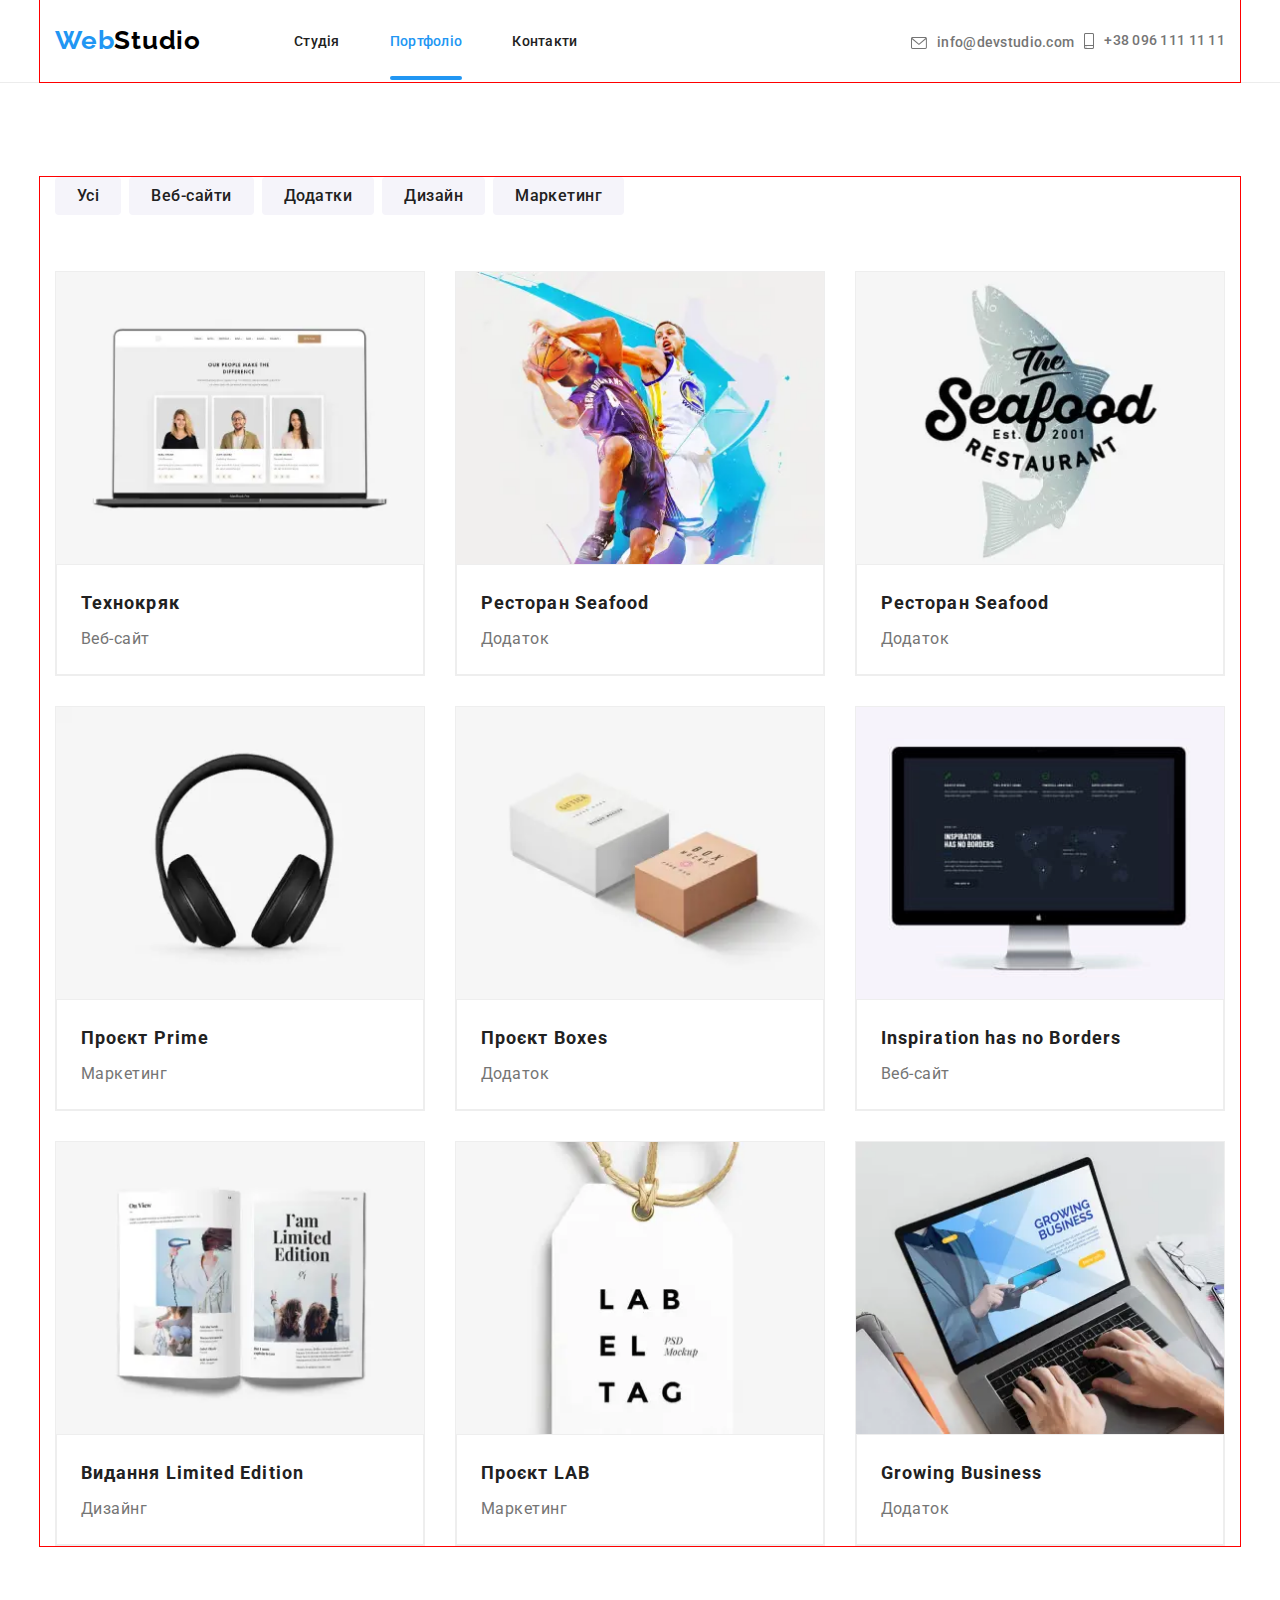
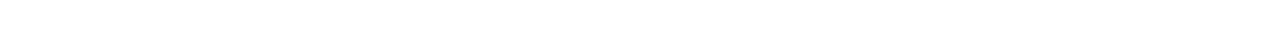
==== commit 2c05e31d: "Добавляет много изменений" ====
--- a/portfolio.html
+++ b/portfolio.html
@@ -20,13 +20,21 @@
     <title>Portfolio</title>
   </head>
   <body>
-    <!-- <header class="header">
+    <header class="header">
       <div class="container">
         <div class="header__flex">
           <nav class="header__nav">
             <a class="logo header__logo" href="./index.html"
               ><span class="logo__cover">Web</span>Studio</a
             >
+            <button class="menu-button js-open-menu" type="button">
+              <svg width="40" height="40" aria-label="">
+                <use
+                  class="menu-button__icon menu-button__menu"
+                  href="./images/icons.svg#menu-icon"
+                ></use>
+              </svg>
+            </button>
             <ul class="list header__list">
               <li>
                 <a class="link header__link" href="./index.html">Студія</a>
@@ -41,15 +49,15 @@
           </nav>
           <ul class="list header__list-contact">
             <li>
-              <a class="link contact header__contact" href="mailto:info@devstudio.com"
-                ><svg width="16" height="12">
+              <a class="link contact header__contact" href="mailto:info@devstudio.com">
+                <svg width="16" height="12">
                   <use href="./images/icons.svg#envelope"></use></svg
-                >info@devstudio.com</a
-              >
-            </li>
-            <li>
-              <a class="link contact header__contact" href="tel:+380961111111"
-                ><svg width="10" height="16">
+                >info@devstudio.com
+              </a>
+            </li>
+            <li>
+              <a class="link contact header__contact" href="tel:+380961111111">
+                <svg width="10" height="16">
                   <use class="icon" href="./images/icons.svg#smartphone"></use></svg
                 >+38 096 111 11 11</a
               >
@@ -57,7 +65,7 @@
           </ul>
         </div>
       </div>
-    </header> -->
+    </header>
     <main>
       <section class="project">
         <div class="container">
@@ -89,15 +97,26 @@
               </button>
             </li>
           </ul>
-          <ul class="">
-            <li class="project__card">
-              <a class="project__link" href="">
-                <img
-                  src="./images/8.jpg"
-                  alt="Два хлопця грають у баскетбол"
-                  width="370"
-                  height="294"
-                />
+          <ul class="list project__list-cards">
+            <li class="project__card">
+              <a class="project__link" href="">
+                <picture>
+                  <source
+                    src="./images/technokrac.webp"
+                    srcset="./images/technokrac.webp 1x, ./images/technokrac@2x.webp 2x"
+                    type="image/webp"
+                  />
+                  <source
+                    src="./images/technokrac.jpg"
+                    srcset="./images/technokrac.jpg 1x, ./images/technokrac@2x.jpg 2x"
+                    type="image/jpeg"
+                  />
+                  <img
+                    src="./images/technokrac.jpg"
+                    alt="чоловік у червоній сорочці на білому тлі"
+                    width="370px"
+                  />
+                </picture>
                 <div class="project__text">
                   <h2 class="project__title">Технокряк</h2>
                   <span class="project__subtitle">Веб-сайт</span>
@@ -113,12 +132,23 @@
             </li>
             <li class="project__card">
               <a class="project__link" href="">
-                <img
-                  src="./images/9.jpg"
-                  alt="Два хлопця грають у баскетбол"
-                  width="370"
-                  height="294"
-                />
+                <picture>
+                  <source
+                    src="./images/new_orlean_golden_star.webp"
+                    srcset="./images/new_orlean_golden_star.webp 1x, ./images/technokrac@2x.webp 2x"
+                    type="image/webp"
+                  />
+                  <source
+                    src="./images/new_orlean_golden_star.jpg"
+                    srcset="./images/new_orlean_golden_star.jpg 1x, ./images/technokrac@2x.jpg 2x"
+                    type="image/jpeg"
+                  />
+                  <img
+                    src="./images/new_orlean_golden_star.jpg"
+                    alt="чоловік у червоній сорочці на білому тлі"
+                    width="370px"
+                  />
+                </picture>
                 <div class="project__text">
                   <h2 class="project__title">Ресторан Seafood</h2>
                   <span class="project__subtitle">Додаток</span>
@@ -134,12 +164,23 @@
             </li>
             <li class="project__card">
               <a class="project__link" href="">
-                <img
-                  src="./images/10.jpg"
-                  alt="Два хлопця грають у баскетбол"
-                  width="370"
-                  height="294"
-                />
+                <picture>
+                  <source
+                    src="./images/seafood.webp"
+                    srcset="./images/seafood.webp 1x, ./images/seafood@2x.webp 2x"
+                    type="image/webp"
+                  />
+                  <source
+                    src="./images/seafood.jpg"
+                    srcset="./images/seafood.jpg 1x, ./images/seafood@2x.jpg 2x"
+                    type="image/jpeg"
+                  />
+                  <img
+                    src="./images/seafood.jpg"
+                    alt="чоловік у червоній сорочці на білому тлі"
+                    width="370px"
+                  />
+                </picture>
                 <div class="project__text">
                   <h2 class="project__title">Ресторан Seafood</h2>
                   <span class="project__subtitle">Додаток</span>
@@ -155,12 +196,23 @@
             </li>
             <li class="project__card">
               <a class="project__link" href="">
-                <img
-                  src="./images/11.jpg"
-                  alt="Два хлопця грають у баскетбол"
-                  width="370"
-                  height="294"
-                />
+                <picture>
+                  <source
+                    src="./images/prime.webp"
+                    srcset="./images/prime.webp 1x, ./images/seafood@2x.webp 2x"
+                    type="image/webp"
+                  />
+                  <source
+                    src="./images/prime.jpg"
+                    srcset="./images/prime.jpg 1x, ./images/seafood@2x.jpg 2x"
+                    type="image/jpeg"
+                  />
+                  <img
+                    src="./images/prime.jpg"
+                    alt="чоловік у червоній сорочці на білому тлі"
+                    width="370px"
+                  />
+                </picture>
                 <div class="project__text">
                   <h2 class="project__title">Проєкт Prime</h2>
                   <span class="project__subtitle">Маркетинг</span>
@@ -176,12 +228,23 @@
             </li>
             <li class="project__card">
               <a class="project__link" href="">
-                <img
-                  src="./images/12.jpg"
-                  alt="Два хлопця грають у баскетбол"
-                  width="370"
-                  height="294"
-                />
+                <picture>
+                  <source
+                    src="./images/boxes.webp"
+                    srcset="./images/boxes.webp 1x, ./images/prime@2x.webp 2x"
+                    type="image/webp"
+                  />
+                  <source
+                    src="./images/boxes.jpg"
+                    srcset="./images/boxes.jpg 1x, ./images/prime@2x.jpg 2x"
+                    type="image/jpeg"
+                  />
+                  <img
+                    src="./images/boxes.jpg"
+                    alt="чоловік у червоній сорочці на білому тлі"
+                    width="370px"
+                  />
+                </picture>
                 <div class="project__text">
                   <h2 class="project__title">Проєкт Boxes</h2>
                   <span class="project__subtitle">Додаток</span>
@@ -197,12 +260,23 @@
             </li>
             <li class="project__card">
               <a class="project__link" href="">
-                <img
-                  src="./images/13.jpg"
-                  alt="Два хлопця грають у баскетбол"
-                  width="370"
-                  height="294"
-                />
+                <picture>
+                  <source
+                    src="./images/inspiration_has_borders.webp"
+                    srcset="./images/inspiration_has_borders.webp 1x, ./images/boxes@2x.webp 2x"
+                    type="image/webp"
+                  />
+                  <source
+                    src="./images/inspiration_has_borders.jpg"
+                    srcset="./images/inspiration_has_borders.jpg 1x, ./images/boxes@2x.jpg 2x"
+                    type="image/jpeg"
+                  />
+                  <img
+                    src="./images/inspiration_has_borders.jpg"
+                    alt="чоловік у червоній сорочці на білому тлі"
+                    width="370px"
+                  />
+                </picture>
                 <div class="project__text">
                   <h2 class="project__title">Inspiration has no Borders</h2>
                   <span class="project__subtitle">Веб-сайт</span>
@@ -218,12 +292,23 @@
             </li>
             <li class="project__card">
               <a class="project__link" href="">
-                <img
-                  src="./images/14.jpg"
-                  alt="Два хлопця грають у баскетбол"
-                  width="370"
-                  height="294"
-                />
+                <picture>
+                  <source
+                    src="./images/limited_edition.webp"
+                    srcset="./images/limited_edition.webp 1x, ./images/limited_edition@2x.webp 2x"
+                    type="image/webp"
+                  />
+                  <source
+                    src="./images/limited_edition.jpg"
+                    srcset="./images/limited_edition.jpg 1x, ./images/limited_edition@2x.jpg 2x"
+                    type="image/jpeg"
+                  />
+                  <img
+                    src="./images/limited_edition.jpg"
+                    alt="чоловік у червоній сорочці на білому тлі"
+                    width="370px"
+                  />
+                </picture>
                 <div class="project__text">
                   <h2 class="project__title">Видання Limited Edition</h2>
                   <span class="project__subtitle">Дизайнг</span>
@@ -239,12 +324,23 @@
             </li>
             <li class="project__card">
               <a class="project__link" href="">
-                <img
-                  src="./images/15.jpg"
-                  alt="Два хлопця грають у баскетбол"
-                  width="370"
-                  height="294"
-                />
+                <picture>
+                  <source
+                    src="./images/lab.webp"
+                    srcset="./images/lab.webp 1x, ./images/limited_edition@2x.webp 2x"
+                    type="image/webp"
+                  />
+                  <source
+                    src="./images/lab.jpg"
+                    srcset="./images/lab.jpg 1x, ./images/limited_edition@2x.jpg 2x"
+                    type="image/jpeg"
+                  />
+                  <img
+                    src="./images/lab.jpg"
+                    alt="чоловік у червоній сорочці на білому тлі"
+                    width="370px"
+                  />
+                </picture>
                 <div class="project__text">
                   <h2 class="project__title">Проєкт LAB</h2>
                   <span class="project__subtitle">Маркетинг</span>
@@ -260,12 +356,23 @@
             </li>
             <li class="project__card">
               <a class="project__link" href="">
-                <img
-                  src="./images/16.jpg"
-                  alt="Два хлопця грають у баскетбол"
-                  width="370"
-                  height="294"
-                />
+                <picture>
+                  <source
+                    src="./images/growing_business.webp"
+                    srcset="./images/growing_business.webp 1x, ./images/lab@2x.webp 2x"
+                    type="image/webp"
+                  />
+                  <source
+                    src="./images/growing_business.jpg"
+                    srcset="./images/growing_business.jpg 1x, ./images/lab@2x.jpg 2x"
+                    type="image/jpeg"
+                  />
+                  <img
+                    src="./images/growing_business.jpg"
+                    alt="чоловік у червоній сорочці на білому тлі"
+                    width="370px"
+                  />
+                </picture>
                 <div class="project__text">
                   <h2 class="project__title">Growing Business</h2>
                   <span class="project__subtitle">Додаток</span>
@@ -350,5 +457,14 @@
         </div>
       </div>
     </footer> -->
+    <div class="mobile-menu js-menu-container">
+      <div class="container">
+        <button class="menu-button js-close-menu">
+          <svg class="menu-button__icon menu-button__close" width="40" height="40">
+            <use href="./images/icons.svg#close-icon"></use>
+          </svg>
+        </button>
+      </div>
+    </div>
   </body>
 </html>
--- a/css/main.min.css
+++ b/css/main.min.css
@@ -1 +1 @@
-:root{--shadow-color:rgba(0, 0, 0, 0.15);--backdor-color:rgba(0, 0, 0, 0.2);--animation-time: 250ms;--bezier-function:cubic-bezier(0.4, 0, 0.2, 1);--pramary-icon-color: #afb1b8;--secondery-icon-color: #fff;--pramary-ivon-color-bottom: rgba(255, 255, 255, 0.1);--background-color: #fff;--pramiry-color: #757575;--secondory-color: #212121;--secondory-color-title:#fff;--company-color: #2196F3;--footer-contact-color: rgba(255, 255, 255, 0.6);--pramiry-button-color: #fff;--secondory-button-color: #212121;--pramiry-button-background-color: #2196F3;--secondory-button-background-color: #f5f4fa}body{color:var(--pramiry-color);background-color:var(--background-color);font-family:"Roboto",sans-serif;font-size:14px;letter-spacing:.03em}img{display:block;max-width:100%;height:auto}h1,h2,h3,p,ul{margin:0px;padding:0px}.visually-hidden{position:absolute;white-space:nowrap;width:1px;height:1px;overflow:hidden;border:0;padding:0;clip:rect(0 0 0 0);-webkit-clip-path:inset(50%);clip-path:inset(50%);margin:-1px}.is-hidden{display:none;opacity:0;pointer-events:none;visibility:hidden}.container{margin-left:auto;margin-right:auto;outline:1px solid red;padding-left:15px;padding-right:15px}@media screen and (min-width: 480px){.container{width:480px}}@media screen and (min-width: 768px){.container{width:768px}}@media screen and (min-width: 1200px){.container{width:1200px}}.list{list-style:none;-webkit-box-pack:center;-ms-flex-pack:center;justify-content:center}@media screen and (min-width: 768px){.list{display:-webkit-box;display:-ms-flexbox;display:flex;gap:30px}}.link{color:inherit;-webkit-transition-property:color;transition-property:color;-webkit-transition-duration:var(--animation-time);transition-duration:var(--animation-time);-webkit-transition-timing-function:var(--bezier-function);transition-timing-function:var(--bezier-function);font-size:inherit;line-height:1.14;letter-spacing:.02em;text-decoration:none}.link:hover,.link:focus{color:var(--company-color);fill:currentColor}.contact{color:inherit;font-weight:500;font-style:normal}.button{cursor:pointer;background-color:var(--pramiry-button-background-color);-webkit-box-shadow:0px 4px 4px var(--shadow-color);box-shadow:0px 4px 4px var(--shadow-color);border-radius:4px;font-family:inherit;font-weight:500;font-size:16px;border-radius:4px;line-height:1.6;letter-spacing:.03em;border:none}.button__text{color:#fff;font-weight:700;font-size:16px;line-height:1.8;letter-spacing:.06em}.title{color:var(--secondory-color);font-weight:700;font-size:36px;line-height:1.16;letter-spacing:.03em}.title--center{text-align:center}.logo{color:#000;font-family:"Raleway";font-weight:700;font-size:26px;line-height:1.2;letter-spacing:.03em;text-decoration:none}.logo__cover{color:var(--company-color)}.list-cards{-webkit-box-align:baseline;-ms-flex-align:baseline;align-items:baseline;height:auto}@media screen and (min-width: 768px){.list-cards{-ms-flex-wrap:wrap;flex-wrap:wrap}}@media screen and (min-width: 1200px){.list-cards{-ms-flex-wrap:nowrap;flex-wrap:nowrap}}@media screen and (max-width: 479px){.list-cards__card{margin-bottom:30px}}@media screen and (min-width: 768px){.list-cards__card{width:calc((100% - 30px)/2)}}@media screen and (min-width: 1200px){.list-cards__card{width:calc((100% - 90px)/4)}}.list-social{display:-webkit-box;display:-ms-flexbox;display:flex;-webkit-box-pack:center;-ms-flex-pack:center;justify-content:center;gap:10px}.list-social__item{width:44px;height:44px;border-radius:50%}.link-social{-webkit-transition-property:fill,background-color;transition-property:fill,background-color;-webkit-transition-duration:var(--animation-time);transition-duration:var(--animation-time);-webkit-transition-timing-function:var(--bezier-function);transition-timing-function:var(--bezier-function);fill:var(--pramary-icon-color);display:-webkit-box;display:-ms-flexbox;display:flex;width:44px;height:44px;border-radius:50%;-webkit-box-pack:center;-ms-flex-pack:center;justify-content:center;-webkit-box-align:center;-ms-flex-align:center;align-items:center;gap:10px}.link-social:hover,.link-social:focus{background-color:var(--company-color);fill:var(--secondery-icon-color)}.form__label{font-size:12px;line-height:1.16;letter-spacing:.01em;cursor:pointer}.form__input{padding:11px 11px 11px 32px;width:100%;height:40px;border-radius:4px;border:1px solid rgba(33,33,33,.2);border-radius:4px;outline:none}.form__comment{resize:none;height:120px}.form__comment::-webkit-input-placeholder{font-size:12px;line-height:1.16;letter-spacing:.01em}.form__comment::-moz-placeholder{font-size:12px;line-height:1.16;letter-spacing:.01em}.form__comment:-ms-input-placeholder{font-size:12px;line-height:1.16;letter-spacing:.01em}.form__comment::-ms-input-placeholder{font-size:12px;line-height:1.16;letter-spacing:.01em}.form__comment::placeholder{font-size:12px;line-height:1.16;letter-spacing:.01em}.form__checkbox-icon{top:0px;left:12px}.checkbox{position:relative}.checkbox__icon{position:absolute;border:2px solid var(--secondory-color);border-radius:4px}.checkbox__input:checked+.checkbox__icon{background-color:var(--company-color);border:none}.button-close{display:-webkit-box;display:-ms-flexbox;display:flex;-webkit-box-align:center;-ms-flex-align:center;align-items:center;-webkit-box-pack:center;-ms-flex-pack:center;justify-content:center;-webkit-transition-property:fill;transition-property:fill;-webkit-transition-duration:250ms;transition-duration:250ms;-webkit-transition-timing-function:var(--bezier-function);transition-timing-function:var(--bezier-function)}.button-close:hover,.button-close:focus{fill:var(--company-color)}.header{border-bottom:1px solid #ececec}.header__flex{display:-webkit-box;display:-ms-flexbox;display:flex;-webkit-box-align:center;-ms-flex-align:center;align-items:center;-webkit-box-pack:justify;-ms-flex-pack:justify;justify-content:space-between}.header__nav{display:-webkit-box;display:-ms-flexbox;display:flex;-webkit-box-align:center;-ms-flex-align:center;align-items:center;gap:93px}.header__list{gap:50px}.header__link{position:relative;padding-top:33px;padding-bottom:31px;color:var(--secondory-color);font-weight:500;line-height:1.14;letter-spacing:.02em}.header__link::after{display:block;position:absolute;bottom:0px;-webkit-transform:scaleX(0);transform:scaleX(0);-webkit-transition-property:-webkit-transform;transition-property:-webkit-transform;transition-property:transform;transition-property:transform, -webkit-transform;-webkit-transition-duration:250ms;transition-duration:250ms;-webkit-transition-timing-function:cubic-bezier(0.4, 0, 0.2, 1);transition-timing-function:cubic-bezier(0.4, 0, 0.2, 1);background-color:var(--company-color);border-radius:2px;width:100%;height:4px;content:""}.header__link:hover::after,.header__link:focus::after{-webkit-transform:scaleX(1);transform:scaleX(1)}.header__link--active{position:relative;padding-top:33px;padding-bottom:31px;font-weight:500;line-height:1.14;letter-spacing:.02em;color:var(--company-color)}.header__link--active::after{display:block;position:absolute;bottom:0px;background-color:var(--company-color);border-radius:2px;width:100%;height:4px;content:""}.header__logo{padding-top:24px;padding-bottom:25px}.header__list-contact{gap:50px;fill:currentColor;font-weight:500;line-height:1.14;letter-spacing:.02em}.header__contact{display:-webkit-box;display:-ms-flexbox;display:flex;padding-top:33px;padding-bottom:31px;gap:10px}.hero{border:1px solid #ececec;background-image:-webkit-gradient(linear, left top, left bottom, from(rgba(47, 48, 58, 0.4)), to(rgba(47, 48, 58, 0.4))),url("../images/hero-image.jpg");background-image:linear-gradient(rgba(47, 48, 58, 0.4), rgba(47, 48, 58, 0.4)),url("../images/hero-image.jpg");background-size:1600px;background-repeat:no-repeat;background-position:center;padding-bottom:200px;padding-top:200px;background-color:#2f303a}.hero__title{margin-bottom:30px;text-align:center;margin-left:auto;margin-right:auto;max-width:696px;color:#fff;font-weight:900;font-size:44px;line-height:1.4;letter-spacing:.06em;text-transform:uppercase}.hero__button{display:block;padding:0px;margin-left:auto;margin-right:auto;width:216px;height:50px}.hero__button-text{padding:10px 32px}.features{padding-top:94px;padding-bottom:0px}@media screen and (max-width: 1199px){.features{padding-top:30px;padding-bottom:60px}}.features__icon{display:-webkit-box;display:-ms-flexbox;display:flex;-webkit-box-pack:center;-ms-flex-pack:center;justify-content:center;-webkit-box-align:center;-ms-flex-align:center;align-items:center;height:auto;margin-bottom:55px}.features__title{margin-bottom:10px;color:var(--secondory-color);font-weight:700;font-size:inherit;line-height:1.14;letter-spacing:.03em;text-transform:uppercase}@media screen and (max-width: 768px){.features__title{text-align:center}}.features__text{line-height:1.71}.development{padding-top:94px;padding-bottom:94px}@media screen and (max-width: 1199px){.development{display:none}}.development__item{position:relative}.development__label{position:absolute;bottom:0px;left:0px;padding-top:27px;background-color:rgba(47,48,58,.8);width:370px;height:70px}.development__title{text-align:center;font-weight:700;font-size:14px;line-height:1.14em;text-transform:uppercase;color:var(--secondory-color-title)}.employee{background-color:#f5f4fa;padding-top:94px;padding-bottom:94px}@media screen and (max-width: 1199px){.employee{padding-top:60px;padding-bottom:60px}}.employee__cart{background-color:var(--background-color);-webkit-box-shadow:0px 1px 3px rgba(0,0,0,.12),0px 1px 1px rgba(0,0,0,.14),0px 2px 1px rgba(0,0,0,.2);box-shadow:0px 1px 3px rgba(0,0,0,.12),0px 1px 1px rgba(0,0,0,.14),0px 2px 1px rgba(0,0,0,.2);border-radius:0px 0px 4px 4px}@media screen and (max-width: 767px){.employee__cart{margin-top:30px}}@media screen and (min-width: 768px){.employee__cart{width:354px}}@media screen and (min-width: 1200px){.employee__cart{width:270px}}.employee__label{text-align:center;padding-top:30px;padding-bottom:30px}.employee__title{margin-bottom:10px;color:var(--secondory-color);font-weight:500;font-size:16px;line-height:1.19;letter-spacing:.03em}.employee__text{line-height:1.71}.employee__list{margin-top:16px}.clients{padding-top:94px;padding-bottom:94px}@media screen and (max-width: 1199px){.clients{padding-top:60px;padding-bottom:60px}}.clients__list{display:-webkit-box;display:-ms-flexbox;display:flex;gap:30px;-ms-flex-wrap:nowrap;flex-wrap:nowrap}@media screen and (max-width: 1199px){.clients__list{-ms-flex-wrap:wrap;flex-wrap:wrap}}@media screen and (max-width: 480px){.clients__item{-ms-flex-preferred-size:calc((100% - 30px)/2);flex-basis:calc((100% - 30px)/2)}}@media screen and (max-width: 768px){.clients__item{-ms-flex-preferred-size:calc((100% - 60px)/3);flex-basis:calc((100% - 60px)/3)}}.clients__link{display:-webkit-box;display:-ms-flexbox;display:flex;-webkit-box-pack:center;-ms-flex-pack:center;justify-content:center;-webkit-box-align:center;-ms-flex-align:center;align-items:center;-webkit-transition-property:fill,border-color;transition-property:fill,border-color;-webkit-transition-duration:250ms;transition-duration:250ms;-webkit-transition-timing-function:var(--bezier-function);transition-timing-function:var(--bezier-function);fill:var(--pramary-icon-color);width:170px;height:92px;border:1px solid #afb1b8;border-radius:4px}.clients__link:hover,.clients__link:focus{border-color:var(--company-color);fill:var(--company-color)}.footer{padding-top:60px;padding-bottom:60px;background-color:#2f303a}.footer__container{display:-webkit-box;display:-ms-flexbox;display:flex;-webkit-box-align:baseline;-ms-flex-align:baseline;align-items:baseline}.footer__list{display:block}.footer__item{margin-bottom:9px}.footer__text{color:#fff;font-style:inherit;font-style:normal}.footer__link-social{background-color:rgba(255,255,255,.1);fill:#fff}.footer__contact{-webkit-box-pack:center;-ms-flex-pack:center;justify-content:center;-webkit-box-align:baseline;-ms-flex-align:baseline;align-items:baseline;color:rgba(255,255,255,.6);font-weight:400;line-height:1.7;letter-spacing:.03em}.footer__logo{display:block;margin-bottom:20px;color:#fff}.footer__title{margin-bottom:20px;color:#fff;font-size:14px;font-weight:700;line-height:1.14;letter-spacing:.03em;text-transform:uppercase}.footer__social{margin-left:70px}.footer__subscription{margin-left:117px}.footer__form{display:-webkit-box;display:-ms-flexbox;display:flex;-webkit-box-pack:center;-ms-flex-pack:center;justify-content:center;-webkit-box-align:end;-ms-flex-align:end;align-items:flex-end}.footer__input{color:#fff;padding:11px;background-color:#2f303a;-webkit-box-shadow:0px 4px 4px rgba(0,0,0,.15);box-shadow:0px 4px 4px rgba(0,0,0,.15);outline:none;border-radius:4px;border:1px solid rgba(255,255,255,.3);width:358px;height:50px}.footer__button{display:-webkit-box;display:-ms-flexbox;display:flex;-webkit-box-align:center;-ms-flex-align:center;align-items:center;-webkit-box-pack:center;-ms-flex-pack:center;justify-content:center;margin-left:12px;width:200px;height:50px}.footer__icon{margin-left:10px;fill:#fff}.backdoor{position:fixed;opacity:1;-webkit-transition-property:opacity,visibility;transition-property:opacity,visibility;-webkit-transition-duration:250ms;transition-duration:250ms;-webkit-transition-timing-function:var(--bezier-function);transition-timing-function:var(--bezier-function);left:0px;top:0px;width:100%;height:100%;background-color:var(--backdor-color)}.modal{position:absolute;-webkit-transition-property:border-color,visibility;transition-property:border-color,visibility;-webkit-transition-duration:var(--animation-time);transition-duration:var(--animation-time);-webkit-transition-timing-function:var(--bezier-function);transition-timing-function:var(--bezier-function);top:50%;left:50%;-webkit-transform:translate(-50%, -50%);transform:translate(-50%, -50%);z-index:3;width:528px;height:581px;background-color:var(--background-color)}.modal__form{margin:40px}.modal__title{margin-bottom:12px;font-size:20px;line-height:1.15}.modal__field{position:relative;margin-bottom:10px}.modal__label{display:block;margin-bottom:4px}.modal__input{cursor:pointer;-webkit-transition-property:border-color;transition-property:border-color;-webkit-transition-duration:var(--animation-time);transition-duration:var(--animation-time);-webkit-transition-timing-function:var(--bezier-function);transition-timing-function:var(--bezier-function)}.modal__input:hover,.modal__input:focus{border-color:var(--company-color)}.modal__icon{-webkit-transition-property:fill;transition-property:fill;-webkit-transition-duration:var(--animation-time);transition-duration:var(--animation-time);-webkit-transition-timing-function:var(--bezier-function);transition-timing-function:var(--bezier-function);position:absolute;left:12px;top:28px;cursor:pointer}.modal__input:hover~.modal__icon,.modal__input:focus~.modal__icon{fill:var(--company-color)}.modal__link{color:var(--company-color);cursor:pointer}.modal__buttom{display:block;margin-left:auto;margin-right:auto;width:200px;height:50px}.modal__checkbox{margin-bottom:30px}.modal__checkbox-icon{position:absolute;top:0px;left:12px}.modal__text{text-align:center;cursor:pointer}.modal__comment{margin-bottom:10px}.modal__button-close{position:absolute;border-radius:50%;right:8px;top:8px;width:30px;height:30px;background-color:var(--background-color);cursor:pointer}.modal__button-close:hover,.modal__button-close:focus{fill:var(--company-color)}.project{padding-top:94px;padding-bottom:94px}.project__list-button{gap:8px;margin-bottom:56px}.project__button{-webkit-transition-property:background-color,-webkit-box-shadow;transition-property:background-color,-webkit-box-shadow;transition-property:background-color,box-shadow;transition-property:background-color,box-shadow,-webkit-box-shadow;-webkit-transition-duration:var(--animation-time);transition-duration:var(--animation-time);-webkit-transition-timing-function:var(--bezier-function);transition-timing-function:var(--bezier-function);color:var(--secondory-button-color);background-color:var(--secondory-button-background-color);background-color:#f5f4fa;border-radius:4px;padding:6px 22px;border:none}.project__button-text{-webkit-transition-property:color;transition-property:color;-webkit-transition-duration:var(--animation-time);transition-duration:var(--animation-time);-webkit-transition-timing-function:var(--bezier-function);transition-timing-function:var(--bezier-function);font-weight:500;font-size:16px;line-height:1.6;text-align:center;letter-spacing:.03em;color:#212121}.project__button:hover,.project__button:focus{background-color:var(--pramiry-button-background-color);-webkit-box-shadow:0px 3px 1px rgba(0,0,0,.1),0px 1px 2px rgba(0,0,0,.08),0px 2px 2px rgba(0,0,0,.12);box-shadow:0px 3px 1px rgba(0,0,0,.1),0px 1px 2px rgba(0,0,0,.08),0px 2px 2px rgba(0,0,0,.12)}.project__button:hover .project__button-text,.project__button:focus .project__button-text{color:var(--pramiry-button-color)}.project__card{position:relative;overflow:hidden;-webkit-transition-property:-webkit-box-shadow;transition-property:-webkit-box-shadow;transition-property:box-shadow;transition-property:box-shadow, -webkit-box-shadow;-webkit-transition-duration:var(--animation-time);transition-duration:var(--animation-time);-webkit-transition-timing-function:var(--bezier-function);transition-timing-function:var(--bezier-function);background-color:var(--background-color);border:1px solid #eee;width:370px}.project__card:focus,.project__card:hover{-webkit-box-shadow:0px 1px 1px rgba(0,0,0,.12),0px 4px 4px rgba(0,0,0,.06),1px 4px 6px rgba(0,0,0,.16);box-shadow:0px 1px 1px rgba(0,0,0,.12),0px 4px 4px rgba(0,0,0,.06),1px 4px 6px rgba(0,0,0,.16)}.project__link{overflow:hidden;text-decoration:none}.project__description{position:absolute;left:0px;top:0px;width:100%;height:100%;-webkit-transform:translateY(100%);transform:translateY(100%);-webkit-transition-property:-webkit-transform;transition-property:-webkit-transform;transition-property:transform;transition-property:transform, -webkit-transform;-webkit-transition-duration:var(--animation-time);transition-duration:var(--animation-time);-webkit-transition-timing-function:var(--bezier-function);transition-timing-function:var(--bezier-function);background-color:rgba(33,150,243,.9)}.project__description-text{font-size:18px;line-height:1.55em;letter-spacing:.03em;color:#fff;margin:63px 24px}.project__link:hover .project__description,.project__link:focus .project__description{-webkit-transform:translateY(0%);transform:translateY(0%)}.project__text{position:relative;z-index:1;padding:20px 24px;border:1px solid #eee;background-color:var(--background-color)}.project__title{margin-bottom:4px;color:var(--secondory-button-color);font-weight:700;font-size:18px;line-height:2;letter-spacing:.06em}.project__subtitle{color:var(--pramiry-color);font-size:16px;line-height:1.8;letter-spacing:.03em}/*# sourceMappingURL=main.min.css.map */+:root{--shadow-color:rgba(0, 0, 0, 0.15);--backdor-color:rgba(0, 0, 0, 0.2);--animation-time: 250ms;--bezier-function:cubic-bezier(0.4, 0, 0.2, 1);--pramary-icon-color: #afb1b8;--secondery-icon-color: #fff;--pramary-ivon-color-bottom: rgba(255, 255, 255, 0.1);--background-color: #fff;--pramiry-color: #757575;--secondory-color: #212121;--secondory-color-title:#fff;--company-color: #2196F3;--footer-contact-color: rgba(255, 255, 255, 0.6);--pramiry-button-color: #fff;--secondory-button-color: #212121;--pramiry-button-background-color: #2196F3;--secondory-button-background-color: #f5f4fa}body{color:var(--pramiry-color);background-color:var(--background-color);font-family:"Roboto",sans-serif;font-size:14px;letter-spacing:.03em}img{display:block;max-width:100%;height:auto}h1,h2,h3,p,ul{margin:0px;padding:0px}.visually-hidden{position:absolute;white-space:nowrap;width:1px;height:1px;overflow:hidden;border:0;padding:0;clip:rect(0 0 0 0);-webkit-clip-path:inset(50%);clip-path:inset(50%);margin:-1px}.is-hidden{display:none;opacity:0;pointer-events:none;visibility:hidden}.container{margin-left:auto;margin-right:auto;outline:1px solid red;padding-left:15px;padding-right:15px}@media screen and (min-width: 480px){.container{width:480px}}@media screen and (min-width: 768px){.container{width:768px}}@media screen and (min-width: 1200px){.container{width:1200px}}.list{list-style:none}@media screen and (min-width: 768px){.list{display:-webkit-box;display:-ms-flexbox;display:flex;gap:30px}}.link{color:inherit;-webkit-transition-property:color;transition-property:color;-webkit-transition-duration:var(--animation-time);transition-duration:var(--animation-time);-webkit-transition-timing-function:var(--bezier-function);transition-timing-function:var(--bezier-function);font-size:inherit;line-height:1.14;letter-spacing:.02em;text-decoration:none}.link:hover,.link:focus{color:var(--company-color);fill:currentColor}.contact{color:inherit;font-weight:500;font-style:normal}.button{cursor:pointer;background-color:var(--pramiry-button-background-color);-webkit-box-shadow:0px 4px 4px var(--shadow-color);box-shadow:0px 4px 4px var(--shadow-color);border-radius:4px;font-family:inherit;font-weight:500;font-size:16px;border-radius:4px;line-height:1.6;letter-spacing:.03em;border:none}.button__text{color:#fff;font-weight:700;font-size:16px;line-height:1.8;letter-spacing:.06em}.title{color:var(--secondory-color);font-weight:700;font-size:36px;line-height:1.16;letter-spacing:.03em}.title--center{text-align:center;margin-bottom:50px}@media screen and (max-width: 1199px){.title--center{margin-bottom:30px}}.logo{color:#000;font-family:"Raleway";font-weight:700;font-size:26px;line-height:1.2;letter-spacing:.03em;text-decoration:none}.logo__cover{color:var(--company-color)}.list-cards{-webkit-box-align:baseline;-ms-flex-align:baseline;align-items:baseline;height:auto}@media screen and (min-width: 768px){.list-cards{-ms-flex-wrap:wrap;flex-wrap:wrap}}@media screen and (min-width: 1200px){.list-cards{-ms-flex-wrap:nowrap;flex-wrap:nowrap}}@media screen and (min-width: 768px){.list-cards__card{width:calc((100% - 30px)/2)}}@media screen and (min-width: 1200px){.list-cards__card{width:calc((100% - 90px)/4)}}.list-social{display:-webkit-box;display:-ms-flexbox;display:flex;gap:10px}.list-social__item{width:44px;height:44px;border-radius:50%}.link-social{-webkit-transition-property:fill,background-color;transition-property:fill,background-color;-webkit-transition-duration:var(--animation-time);transition-duration:var(--animation-time);-webkit-transition-timing-function:var(--bezier-function);transition-timing-function:var(--bezier-function);fill:var(--pramary-icon-color);display:-webkit-box;display:-ms-flexbox;display:flex;width:44px;height:44px;border-radius:50%;-webkit-box-pack:center;-ms-flex-pack:center;justify-content:center;-webkit-box-align:center;-ms-flex-align:center;align-items:center;gap:10px}.link-social:hover,.link-social:focus{background-color:var(--company-color);fill:var(--secondery-icon-color)}.form__label{font-size:12px;line-height:1.16;letter-spacing:.01em;cursor:pointer}.form__input{padding:11px 11px 11px 32px;width:100%;height:40px;border-radius:4px;border:1px solid rgba(33,33,33,.2);border-radius:4px;outline:none}.form__comment{resize:none;height:120px}.form__comment::-webkit-input-placeholder{font-size:12px;line-height:1.16;letter-spacing:.01em}.form__comment::-moz-placeholder{font-size:12px;line-height:1.16;letter-spacing:.01em}.form__comment:-ms-input-placeholder{font-size:12px;line-height:1.16;letter-spacing:.01em}.form__comment::-ms-input-placeholder{font-size:12px;line-height:1.16;letter-spacing:.01em}.form__comment::placeholder{font-size:12px;line-height:1.16;letter-spacing:.01em}.form__checkbox-icon{top:0px;left:12px}.checkbox{position:relative}.checkbox__icon{position:absolute;border:2px solid var(--secondory-color);border-radius:4px}.checkbox__input:checked+.checkbox__icon{background-color:var(--company-color);border:none}.button-close{display:-webkit-box;display:-ms-flexbox;display:flex;-webkit-box-align:center;-ms-flex-align:center;align-items:center;-webkit-box-pack:center;-ms-flex-pack:center;justify-content:center;-webkit-transition-property:fill;transition-property:fill;-webkit-transition-duration:250ms;transition-duration:250ms;-webkit-transition-timing-function:var(--bezier-function);transition-timing-function:var(--bezier-function)}.button-close:hover,.button-close:focus{fill:var(--company-color)}.menu-button{display:none;margin:0;padding:0;border:none;width:40px;height:40px;background-color:rgba(0,0,0,0)}.menu-button__icon{-webkit-transition-property:fill;transition-property:fill;-webkit-transition-duration:var(--animation-time);transition-duration:var(--animation-time);-webkit-transition-timing-function:var(--bezier-function);transition-timing-function:var(--bezier-function)}.menu-button:focus .menu-button__icon,.menu-button:hover .menu-button__icon{fill:var(--company-color)}@media screen and (max-width: 767px){.menu-button{display:-webkit-box;display:-ms-flexbox;display:flex;-webkit-box-pack:end;-ms-flex-pack:end;justify-content:flex-end}}.header{border-bottom:1px solid #ececec}.header__flex{-webkit-box-align:center;-ms-flex-align:center;align-items:center;-webkit-box-pack:justify;-ms-flex-pack:justify;justify-content:space-between}@media screen and (min-width: 768px){.header__flex{display:-webkit-box;display:-ms-flexbox;display:flex}}.header__nav{display:-webkit-box;display:-ms-flexbox;display:flex;-webkit-box-align:center;-ms-flex-align:center;align-items:center}@media screen and (max-width: 767px){.header__nav{-webkit-box-pack:justify;-ms-flex-pack:justify;justify-content:space-between}}@media screen and (min-width: 768px)and (max-width: 1199px){.header__nav{gap:88px}}@media screen and (min-width: 1200px){.header__nav{gap:93px}}.header__list{display:none;gap:50px}@media screen and (min-width: 768px){.header__list{display:-webkit-box;display:-ms-flexbox;display:flex}}.header__link{position:relative;padding-top:33px;padding-bottom:31px;color:var(--secondory-color);font-weight:500;line-height:1.14;letter-spacing:.02em}.header__link::after{display:block;position:absolute;bottom:0px;-webkit-transform:scaleX(0);transform:scaleX(0);-webkit-transition-property:-webkit-transform;transition-property:-webkit-transform;transition-property:transform;transition-property:transform, -webkit-transform;-webkit-transition-duration:250ms;transition-duration:250ms;-webkit-transition-timing-function:cubic-bezier(0.4, 0, 0.2, 1);transition-timing-function:cubic-bezier(0.4, 0, 0.2, 1);background-color:var(--company-color);border-radius:2px;width:100%;height:4px;content:""}.header__link:hover::after,.header__link:focus::after{-webkit-transform:scaleX(1);transform:scaleX(1)}.header__link--active{position:relative;padding-top:33px;padding-bottom:31px;font-weight:500;line-height:1.14;letter-spacing:.02em;color:var(--company-color)}.header__link--active::after{display:block;position:absolute;bottom:0px;background-color:var(--company-color);border-radius:2px;width:100%;height:4px;content:""}.header__logo{padding-top:24px;padding-bottom:25px}@media screen and (max-width: 767px){.header__logo{padding:16px 0}}.header__list-contact{display:none;-webkit-box-align:baseline;-ms-flex-align:baseline;align-items:baseline;fill:currentColor;font-weight:500;line-height:1.14;letter-spacing:.02em;gap:10px}@media screen and (min-width: 768px)and (max-width: 1199px){.header__list-contact{display:block}}@media screen and (min-width: 1200px){.header__list-contact{display:-webkit-box;display:-ms-flexbox;display:flex}}.header__contact{display:-webkit-box;display:-ms-flexbox;display:flex;-webkit-box-align:center;-ms-flex-align:center;align-items:center;padding-top:33px;padding-bottom:31px;gap:10px}@media screen and (min-width: 768px)and (max-width: 1199px){.header__contact{padding:5px 0px}}.hero{border:1px solid #ececec;background-image:-webkit-gradient(linear, left top, left bottom, from(rgba(47, 48, 58, 0.4)), to(rgba(47, 48, 58, 0.4))),url("../images/hero-image.jpg");background-image:linear-gradient(rgba(47, 48, 58, 0.4), rgba(47, 48, 58, 0.4)),url("../images/hero-image.jpg");background-size:cover;background-repeat:no-repeat;background-position:center;padding-bottom:200px;padding-top:200px;background-color:#2f303a}@media screen and (min-device-pixel-ratio: 2),screem and (-webkit-min-device-pixel-ratio: 2),screem and (min-resolution: 192dpi),screem and (min-resolution: 2dppx){.hero{background-image:-webkit-gradient(linear, left top, left bottom, from(rgba(47, 48, 58, 0.4)), to(rgba(47, 48, 58, 0.4))),url("../images/hero-image@2x.jpg");background-image:linear-gradient(rgba(47, 48, 58, 0.4), rgba(47, 48, 58, 0.4)),url("../images/hero-image@2x.jpg")}}@media screen and (min-width: 480px)and (max-width: 787px){.hero{background-image:-webkit-gradient(linear, left top, left bottom, from(rgba(47, 48, 58, 0.4)), to(rgba(47, 48, 58, 0.4))),url("../../images/header-image-480.jpg");background-image:linear-gradient(rgba(47, 48, 58, 0.4), rgba(47, 48, 58, 0.4)),url("../../images/header-image-480.jpg")}}@media screen and (min-width: 786px)and (max-width: 1199px){.hero{background-image:-webkit-gradient(linear, left top, left bottom, from(rgba(47, 48, 58, 0.4)), to(rgba(47, 48, 58, 0.4))),url("../../images/header-image-768.jpg");background-image:linear-gradient(rgba(47, 48, 58, 0.4), rgba(47, 48, 58, 0.4)),url("../../images/header-image-768.jpg")}}.hero__title{margin-bottom:30px;text-align:center;margin-left:auto;margin-right:auto;max-width:696px;color:#fff;font-weight:900;font-size:44px;line-height:1.4;letter-spacing:.06em;text-transform:uppercase}.hero__button{display:block;padding:0px;margin-left:auto;margin-right:auto;width:216px;height:50px}.hero__button-text{padding:10px 32px}.features{padding-top:94px;padding-bottom:0px}@media screen and (max-width: 1199px){.features{padding-top:30px;padding-bottom:60px}}.features__icon{display:-webkit-box;display:-ms-flexbox;display:flex;-webkit-box-pack:center;-ms-flex-pack:center;justify-content:center;-webkit-box-align:center;-ms-flex-align:center;align-items:center;height:auto;margin-bottom:55px}.features__title{margin-bottom:10px;color:var(--secondory-color);font-weight:700;font-size:inherit;line-height:1.14;letter-spacing:.03em;text-transform:uppercase}@media screen and (max-width: 768px){.features__title{text-align:center}}.features__text{line-height:1.71}.development{padding-top:94px;padding-bottom:94px}@media screen and (max-width: 1199px){.development{display:none}}.development__item{position:relative}.development__label{position:absolute;bottom:0px;left:0px;padding-top:27px;background-color:rgba(47,48,58,.8);width:370px;height:70px}.development__title{text-align:center;font-weight:700;font-size:14px;line-height:1.14em;text-transform:uppercase;color:var(--secondory-color-title)}.employee{background-color:#f5f4fa;padding-top:94px;padding-bottom:94px}@media screen and (max-width: 1199px){.employee{padding-top:60px;padding-bottom:60px}}.employee__cart{background-color:var(--background-color);-webkit-box-shadow:0px 1px 3px rgba(0,0,0,.12),0px 1px 1px rgba(0,0,0,.14),0px 2px 1px rgba(0,0,0,.2);box-shadow:0px 1px 3px rgba(0,0,0,.12),0px 1px 1px rgba(0,0,0,.14),0px 2px 1px rgba(0,0,0,.2);border-radius:0px 0px 4px 4px}@media screen and (min-width: 768px){.employee__cart{width:354px}}@media screen and (min-width: 1200px){.employee__cart{width:270px}}.employee__label{text-align:center;padding-top:30px;padding-bottom:30px}@media screen and (max-width: 1199px){.employee__label{padding-bottom:24px}}.employee__title{margin-bottom:10px;color:var(--secondory-color);font-weight:500;font-size:16px;line-height:1.19;letter-spacing:.03em}.employee__text{line-height:1.71}.employee__list{margin-top:16px}.clients{padding-top:94px;padding-bottom:94px}@media screen and (max-width: 1199px){.clients{padding-top:60px;padding-bottom:60px}}.clients__list{-ms-flex-wrap:nowrap;flex-wrap:nowrap;-webkit-box-pack:center;-ms-flex-pack:center;justify-content:center}@media screen and (max-width: 1199px){.clients__list{-ms-flex-wrap:wrap;flex-wrap:wrap}}@media screen and (max-width: 480px){.clients__item{-ms-flex-preferred-size:calc((100% - 30px)/2);flex-basis:calc((100% - 30px)/2)}}@media screen and (max-width: 768px){.clients__item{-ms-flex-preferred-size:calc((100% - 60px)/3);flex-basis:calc((100% - 60px)/3)}}.clients__link{display:-webkit-box;display:-ms-flexbox;display:flex;-webkit-box-pack:center;-ms-flex-pack:center;justify-content:center;-webkit-box-align:center;-ms-flex-align:center;align-items:center;-webkit-transition-property:fill,border-color;transition-property:fill,border-color;-webkit-transition-duration:250ms;transition-duration:250ms;-webkit-transition-timing-function:var(--bezier-function);transition-timing-function:var(--bezier-function);fill:var(--pramary-icon-color);width:170px;height:92px;border:1px solid #afb1b8;border-radius:4px}.clients__link:hover,.clients__link:focus{border-color:var(--company-color);fill:var(--company-color)}.footer{padding-top:60px;padding-bottom:60px;background-color:#2f303a}@media screen and (max-width: 1199px){.footer__container{text-align:center}}.footer__list{display:block}.footer__item{margin-bottom:9px}.footer__text{color:#fff;font-style:inherit;font-style:normal}.footer__link-social{background-color:rgba(255,255,255,.1);fill:#fff}.footer__contact{display:inline-block;max-width:232px;color:rgba(255,255,255,.6);font-weight:400;line-height:1.7;letter-spacing:.03em}@media screen and (max-width: 767px){.footer__contact{margin-left:auto;margin-right:auto}}@media screen and (min-width: 768px)and (max-width: 1199px){.footer__contact{margin-left:76px;margin-right:0px;padding:auto}}.footer__logo{display:block;margin-bottom:20px;color:#fff}.footer__title{margin-bottom:20px;color:#fff;font-size:14px;font-weight:700;line-height:1.14;letter-spacing:.03em;text-transform:uppercase}.footer__social{display:inline-block;margin-top:60px;max-width:206px}@media screen and (max-width: 767px){.footer__social{margin-left:auto;margin-right:auto}}@media screen and (min-width: 767px)and (max-width: 1199px){.footer__social{margin-top:0px;margin-right:89px}}.footer__subscription{display:inline-block;margin-top:60px;max-width:450px}@media screen and (max-width: 1199px){.footer__subscription{margin-left:auto;margin-right:auto}}.footer__input{color:#fff;padding:11px;background-color:#2f303a;-webkit-box-shadow:0px 4px 4px rgba(0,0,0,.15);box-shadow:0px 4px 4px rgba(0,0,0,.15);outline:none;border-radius:4px;border:1px solid rgba(255,255,255,.3);width:358px;height:50px}.footer__button{display:-webkit-box;display:-ms-flexbox;display:flex;-webkit-box-align:center;-ms-flex-align:center;align-items:center;-webkit-box-pack:center;-ms-flex-pack:center;justify-content:center;margin-top:12px;width:200px;height:50px}@media screen and (max-width: 1199px){.footer__button{margin-left:auto;margin-right:auto}}.footer__icon{margin-left:10px;fill:#fff}.backdoor{position:fixed;opacity:1;-webkit-transition-property:opacity,visibility;transition-property:opacity,visibility;-webkit-transition-duration:250ms;transition-duration:250ms;-webkit-transition-timing-function:var(--bezier-function);transition-timing-function:var(--bezier-function);left:0px;top:0px;width:100%;height:100%;background-color:var(--backdor-color);overflow-y:scroll}@media screen and (max-width: 767px){.backdoor{padding:93px 15px}}.modal{position:absolute;-webkit-transition-property:border-color,visibility;transition-property:border-color,visibility;-webkit-transition-duration:var(--animation-time);transition-duration:var(--animation-time);-webkit-transition-timing-function:var(--bezier-function);transition-timing-function:var(--bezier-function);top:50%;left:50%;-webkit-transform:translate(-50%, -50%);transform:translate(-50%, -50%);z-index:3;width:528px;height:581px;background-color:var(--background-color)}@media screen and (max-width: 1199px){.modal{width:450px;height:609px}}.modal__form{margin:40px}.modal__title{margin-bottom:12px;font-size:20px;line-height:1.15}.modal__field{position:relative;margin-bottom:10px}.modal__label{display:block;margin-bottom:4px}.modal__input{cursor:pointer;-webkit-transition-property:border-color;transition-property:border-color;-webkit-transition-duration:var(--animation-time);transition-duration:var(--animation-time);-webkit-transition-timing-function:var(--bezier-function);transition-timing-function:var(--bezier-function)}.modal__input:hover,.modal__input:focus{border-color:var(--company-color)}.modal__icon{-webkit-transition-property:fill;transition-property:fill;-webkit-transition-duration:var(--animation-time);transition-duration:var(--animation-time);-webkit-transition-timing-function:var(--bezier-function);transition-timing-function:var(--bezier-function);position:absolute;left:12px;top:28px;cursor:pointer}.modal__input:hover~.modal__icon,.modal__input:focus~.modal__icon{fill:var(--company-color)}.modal__link{color:var(--company-color);cursor:pointer}.modal__buttom{display:block;margin-left:auto;margin-right:auto;width:200px;height:50px}.modal__checkbox{margin-bottom:30px}.modal__checkbox-icon{-webkit-appearance:none;-moz-appearance:none;appearance:none;top:50%;-webkit-transform:translateY(-50%);transform:translateY(-50%);left:0px}.modal__text{text-align:center;line-height:1.71;margin-left:18px;cursor:pointer}@media screen and (max-width: 1199px){.modal__text{font-size:12px;line-height:1.16}}.modal__comment{margin-bottom:10px}.modal__button-close{position:absolute;border-radius:50%;right:8px;top:8px;width:30px;height:30px;background-color:var(--background-color);cursor:pointer}.modal__button-close:hover,.modal__button-close:focus{fill:var(--company-color)}.project{padding-top:94px;padding-bottom:94px}.project__list-button{gap:8px;margin-bottom:56px}.project__button{-webkit-transition-property:background-color,-webkit-box-shadow;transition-property:background-color,-webkit-box-shadow;transition-property:background-color,box-shadow;transition-property:background-color,box-shadow,-webkit-box-shadow;-webkit-transition-duration:var(--animation-time);transition-duration:var(--animation-time);-webkit-transition-timing-function:var(--bezier-function);transition-timing-function:var(--bezier-function);color:var(--secondory-button-color);background-color:var(--secondory-button-background-color);background-color:#f5f4fa;border-radius:4px;padding:6px 22px;border:none}.project__button-text{-webkit-transition-property:color;transition-property:color;-webkit-transition-duration:var(--animation-time);transition-duration:var(--animation-time);-webkit-transition-timing-function:var(--bezier-function);transition-timing-function:var(--bezier-function);font-weight:500;font-size:16px;line-height:1.6;text-align:center;letter-spacing:.03em;color:#212121}.project__button:hover,.project__button:focus{background-color:var(--pramiry-button-background-color);-webkit-box-shadow:0px 3px 1px rgba(0,0,0,.1),0px 1px 2px rgba(0,0,0,.08),0px 2px 2px rgba(0,0,0,.12);box-shadow:0px 3px 1px rgba(0,0,0,.1),0px 1px 2px rgba(0,0,0,.08),0px 2px 2px rgba(0,0,0,.12)}.project__button:hover .project__button-text,.project__button:focus .project__button-text{color:var(--pramiry-button-color)}.project__list-cards{-ms-flex-wrap:wrap;flex-wrap:wrap}.project__card{position:relative;overflow:hidden;-webkit-transition-property:-webkit-box-shadow;transition-property:-webkit-box-shadow;transition-property:box-shadow;transition-property:box-shadow, -webkit-box-shadow;-webkit-transition-duration:var(--animation-time);transition-duration:var(--animation-time);-webkit-transition-timing-function:var(--bezier-function);transition-timing-function:var(--bezier-function);background-color:var(--background-color);border:1px solid #eee}@media screen and (min-width: 768px){.project__card{width:calc((100% - 30px)/2)}}@media screen and (min-width: 1200px){.project__card{width:calc((100% - 60px)/3)}}.project__card:focus,.project__card:hover{-webkit-box-shadow:0px 1px 1px rgba(0,0,0,.12),0px 4px 4px rgba(0,0,0,.06),1px 4px 6px rgba(0,0,0,.16);box-shadow:0px 1px 1px rgba(0,0,0,.12),0px 4px 4px rgba(0,0,0,.06),1px 4px 6px rgba(0,0,0,.16)}.project__link{overflow:hidden;text-decoration:none}.project__description{position:absolute;left:0px;top:0px;width:100%;height:100%;-webkit-transform:translateY(100%);transform:translateY(100%);-webkit-transition-property:-webkit-transform;transition-property:-webkit-transform;transition-property:transform;transition-property:transform, -webkit-transform;-webkit-transition-duration:var(--animation-time);transition-duration:var(--animation-time);-webkit-transition-timing-function:var(--bezier-function);transition-timing-function:var(--bezier-function);background-color:rgba(33,150,243,.9)}.project__description-text{display:block;font-size:18px;line-height:1.55em;letter-spacing:.03em;color:#fff;margin:63px 24px}@media screen and (max-width: 767px){.project__description-text{margin:77px 24px}}@media screen and (max-width: 1199px){.project__description-text{margin:49px 24px}}.project__link:hover .project__description,.project__link:focus .project__description{-webkit-transform:translateY(0%);transform:translateY(0%)}.project__text{position:relative;z-index:1;padding:20px 24px;border:1px solid #eee;background-color:var(--background-color)}.project__title{margin-bottom:4px;color:var(--secondory-button-color);font-weight:700;font-size:18px;line-height:2;letter-spacing:.06em}.project__subtitle{color:var(--pramiry-color);font-size:16px;line-height:1.8;letter-spacing:.03em}.mobile-menu{display:none;position:fixed;width:100%;height:100%;top:0;left:0;background-color:#fff}.mobile-menu.is-open{display:block}.mobile-menu__button-close{position:absolute;top:10px;right:15px;-webkit-transition-property:fill;transition-property:fill;-webkit-transition-duration:var(--animation-time);transition-duration:var(--animation-time);-webkit-transition-timing-function:var(--bezier-function);transition-timing-function:var(--bezier-function)}.mobile-menu__button-close:focus,.mobile-menu__button-close:hover{fill:var(--company-color)}.mobile-menu__list{margin-top:48px;list-style:none;text-align:start}.mobile-menu__link{font-size:40px;font-weight:500;line-height:1.17}/*# sourceMappingURL=main.min.css.map */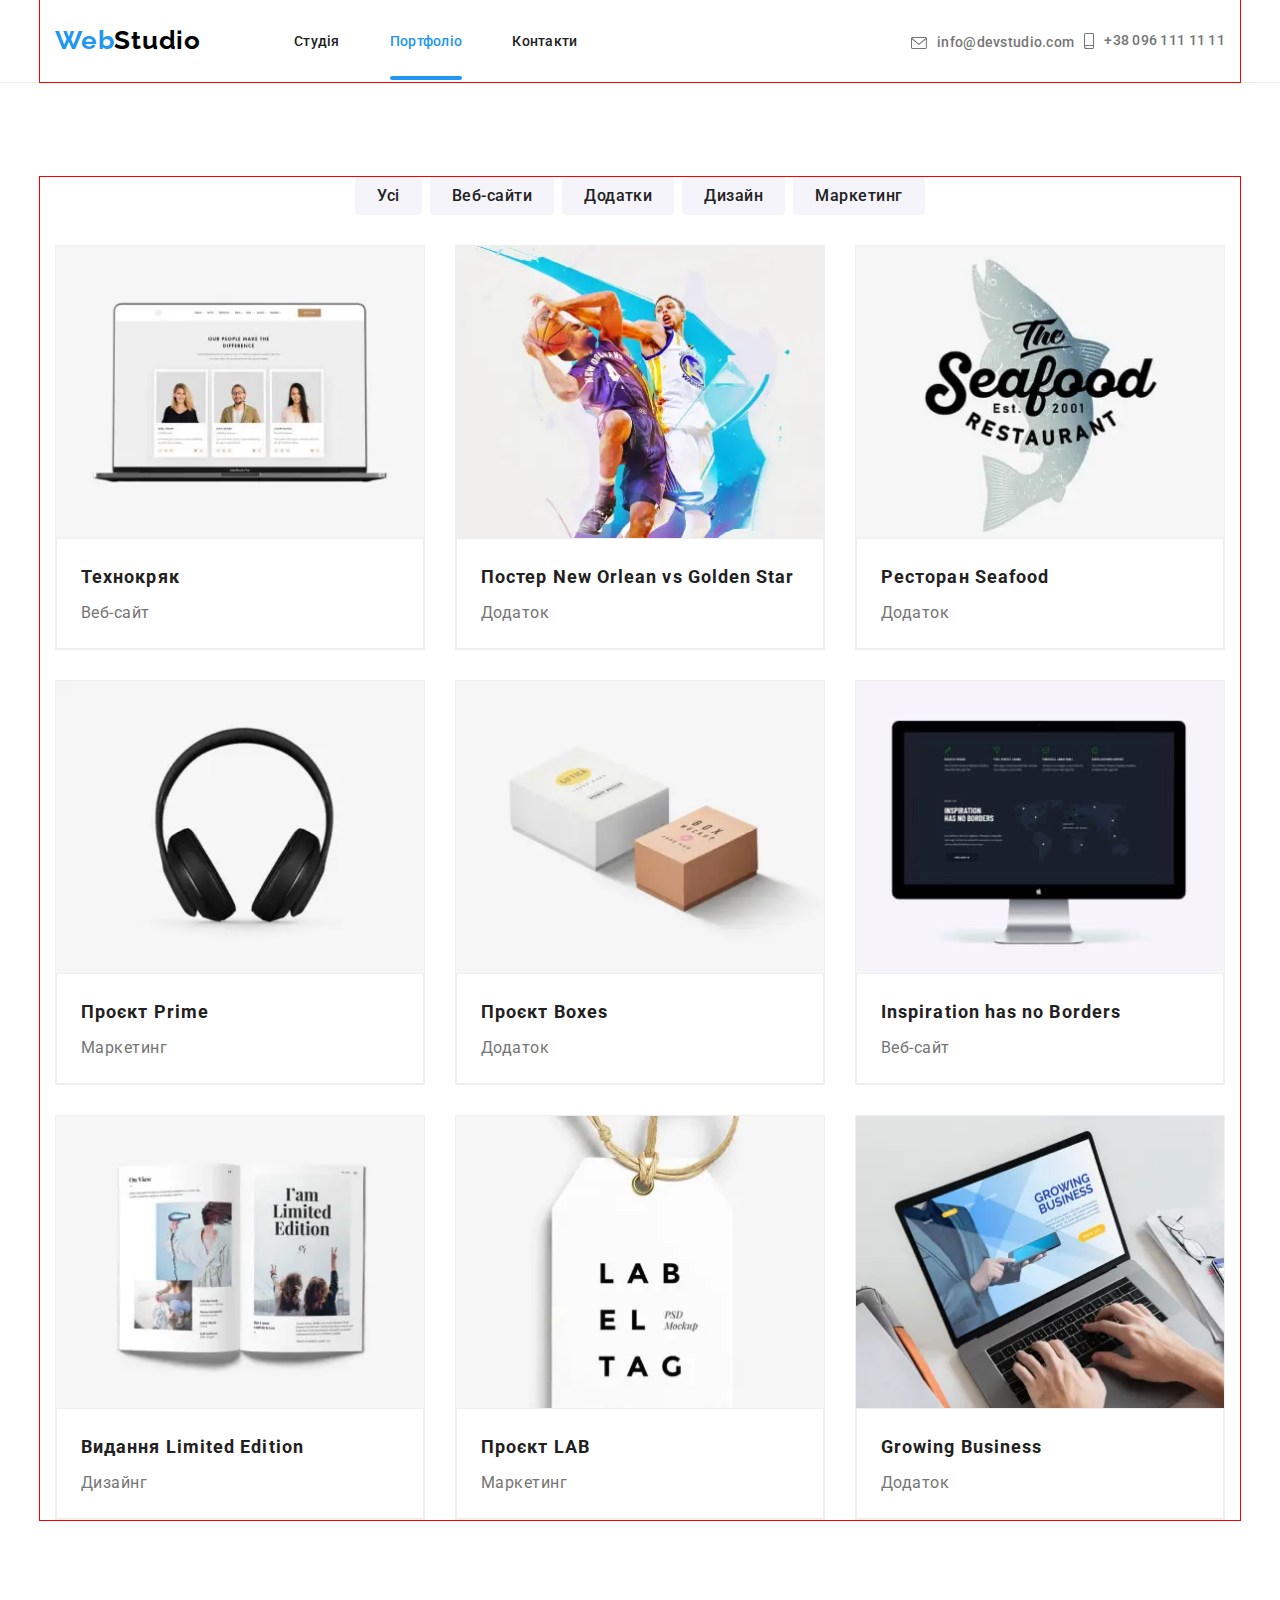
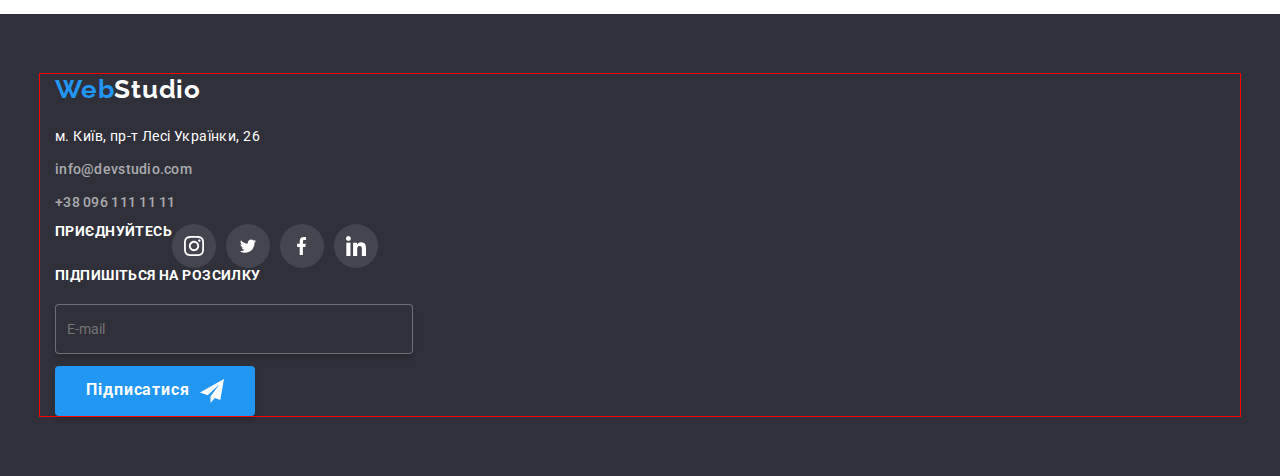
==== commit 1f39911f: "fff" ====
--- a/portfolio.html
+++ b/portfolio.html
@@ -102,19 +102,32 @@
               <a class="project__link" href="">
                 <picture>
                   <source
-                    src="./images/technokrac.webp"
-                    srcset="./images/technokrac.webp 1x, ./images/technokrac@2x.webp 2x"
-                    type="image/webp"
-                  />
-                  <source
-                    src="./images/technokrac.jpg"
+                    src="./images/technokrac-450.webp"
+                    srcset="./images/technokrac-450.webp 1x, ./images/technokrac-450@2x.webp 2x"
+                    media="(max-width: 767px)"
+                    type="image/webp"
+                  />
+                  <source
+                    src="./images/technokrac-450.jpg"
+                    srcset="./images/technokrac-450.jpg 1x, ./images/technokrac-450@2x.jpg 2x"
+                    media="(max-width: 767px)"
+                    type="image/jpeg"
+                  />
+                  <source
+                    src="./images/technokrac-354.webp"
+                    srcset="./images/technokrac-354.webp 1x, ./images/technokrac-354@2x.webp 2x"
+                    media="(min-width: 1199px)"
+                    type="image/webp"
+                  />
+                  <source
+                    src="./images/technokrac-354.jpg"
                     srcset="./images/technokrac.jpg 1x, ./images/technokrac@2x.jpg 2x"
-                    type="image/jpeg"
-                  />
-                  <img
-                    src="./images/technokrac.jpg"
-                    alt="чоловік у червоній сорочці на білому тлі"
-                    width="370px"
+                    media="(min-width: 1199px)"
+                    type="image/jpeg"
+                  />
+                  <img
+                    src="./images/technokrac-354.jpg"
+                    alt="чоловік у червоній сорочці на білому тлі"
                   />
                 </picture>
                 <div class="project__text">
@@ -134,19 +147,89 @@
               <a class="project__link" href="">
                 <picture>
                   <source
-                    src="./images/new_orlean_golden_star.webp"
-                    srcset="./images/new_orlean_golden_star.webp 1x, ./images/technokrac@2x.webp 2x"
-                    type="image/webp"
-                  />
-                  <source
-                    src="./images/new_orlean_golden_star.jpg"
-                    srcset="./images/new_orlean_golden_star.jpg 1x, ./images/technokrac@2x.jpg 2x"
-                    type="image/jpeg"
-                  />
-                  <img
-                    src="./images/new_orlean_golden_star.jpg"
-                    alt="чоловік у червоній сорочці на білому тлі"
-                    width="370px"
+                    src="./images/new_orlean_golden_star-450.webp"
+                    srcset="
+                      ./images/new_orlean_golden_star-450.webp    1x,
+                      ./images/new_orlean_golden_star-450@2x.webp 2x
+                    "
+                    media="(max-width: 767px)"
+                    type="image/webp"
+                  />
+                  <source
+                    src="./images/new_orlean_golden_star-450.jpg"
+                    srcset="
+                      ./images/new_orlean_golden_star-450.jpg    1x,
+                      ./images/new_orlean_golden_star-450@2x.jpg 2x
+                    "
+                    media="(max-width: 767px)"
+                    type="image/jpeg"
+                  />
+                  <source
+                    src="./images/new_orlean_golden_star-354.webp"
+                    srcset="
+                      ./images/new_orlean_golden_star-354.webp    1x,
+                      ./images/new_orlean_golden_star-354@2x.webp 2x
+                    "
+                    media="(min-width: 1199px)"
+                    type="image/webp"
+                  />
+                  <source
+                    src="./images/new_orlean_golden_star-354.jpg"
+                    srcset="
+                      ./images/new_orlean_golden_star-354.jpg    1x,
+                      ./images/new_orlean_golden_star-354@2x.jpg 2x
+                    "
+                    media="(min-width: 1199px)"
+                    type="image/jpeg"
+                  />
+                  <img
+                    src="./images/new_orlean_golden_star-350.jpg"
+                    alt="чоловік у червоній сорочці на білому тлі"
+                  />
+                </picture>
+                <div class="project__text">
+                  <h2 class="project__title">Постер New Orlean vs Golden Star</h2>
+                  <span class="project__subtitle">Додаток</span>
+                </div>
+                <div class="project__description">
+                  <p class="project__description-text">
+                    Ресурс пропонує комплексні пропозиції з різним рівнем функціоналу та сервісів.
+                    Все це дозволить відвідувачу отримати вичерпні відомості про компанію чи
+                    приватну особу.
+                  </p>
+                </div>
+              </a>
+            </li>
+            <li class="project__card">
+              <a class="project__link" href="">
+                <picture>
+                  <source
+                    src="./images/seafood-450.webp"
+                    srcset="./images/seafood-450.webp 1x, ./images/seafood-450@2x.webp 2x"
+                    media="(max-width: 767px)"
+                    type="image/webp"
+                  />
+                  <source
+                    src="./images/seafood-450.jpg"
+                    srcset="./images/seafood-450.jpg 1x, ./images/seafood-450@2x.jpg 2x"
+                    media="(max-width: 767px)"
+                    type="image/jpeg"
+                  />
+                  <source
+                    src="./images/seafood-354.webp"
+                    srcset="./images/seafood-354.webp 1x, ./images/seafood-354@2x.webp 2x"
+                    media="(min-width: 1199px)"
+                    type="image/webp"
+                  />
+                  <source
+                    src="./images/seafood-354.jpg"
+                    srcset="./images/seafood-354.jpg 1x, ./images/seafood-354@2x.jpg 2x"
+                    media="(min-width: 1199px)"
+                    type="image/jpeg"
+                  />
+                  <img
+                    src="./images/seafood-354.jpg"
+                    alt="чоловік у червоній сорочці на білому тлі"
                   />
                 </picture>
                 <div class="project__text">
@@ -166,51 +249,32 @@
               <a class="project__link" href="">
                 <picture>
                   <source
-                    src="./images/seafood.webp"
-                    srcset="./images/seafood.webp 1x, ./images/seafood@2x.webp 2x"
-                    type="image/webp"
-                  />
-                  <source
-                    src="./images/seafood.jpg"
-                    srcset="./images/seafood.jpg 1x, ./images/seafood@2x.jpg 2x"
-                    type="image/jpeg"
-                  />
-                  <img
-                    src="./images/seafood.jpg"
-                    alt="чоловік у червоній сорочці на білому тлі"
-                    width="370px"
-                  />
-                </picture>
-                <div class="project__text">
-                  <h2 class="project__title">Ресторан Seafood</h2>
-                  <span class="project__subtitle">Додаток</span>
-                </div>
-                <div class="project__description">
-                  <p class="project__description-text">
-                    Ресурс пропонує комплексні пропозиції з різним рівнем функціоналу та сервісів.
-                    Все це дозволить відвідувачу отримати вичерпні відомості про компанію чи
-                    приватну особу.
-                  </p>
-                </div>
-              </a>
-            </li>
-            <li class="project__card">
-              <a class="project__link" href="">
-                <picture>
+                    src="./images/prime-450.webp"
+                    srcset="./images/prime-450.webp 1x, ./images/prime-450@2x.webp 2x"
+                    media="(max-width: 767px)"
+                    type="image/webp"
+                  />
+                  <source
+                    src="./images/prime-450.jpg"
+                    srcset="./images/prime-450.jpg 1x, ./images/prime-450@2x.jpg 2x"
+                    media="(max-width: 767px)"
+                    type="image/jpeg"
+                  />
                   <source
                     src="./images/prime.webp"
-                    srcset="./images/prime.webp 1x, ./images/seafood@2x.webp 2x"
-                    type="image/webp"
-                  />
-                  <source
-                    src="./images/prime.jpg"
-                    srcset="./images/prime.jpg 1x, ./images/seafood@2x.jpg 2x"
-                    type="image/jpeg"
-                  />
-                  <img
-                    src="./images/prime.jpg"
-                    alt="чоловік у червоній сорочці на білому тлі"
-                    width="370px"
+                    srcset="./images/prime-354.webp 1x, ./images/prime-354@2x.webp 2x"
+                    media="(min-width: 1199px)"
+                    type="image/webp"
+                  />
+                  <source
+                    src="./images/prime-354.jpg"
+                    srcset="./images/prime-354.jpg 1x, ./images/prime-354@2x.jpg 2x"
+                    media="(min-width: 1199px)"
+                    type="image/jpeg"
+                  />
+                  <img
+                    src="./images/prime-354.jpg"
+                    alt="чоловік у червоній сорочці на білому тлі"
                   />
                 </picture>
                 <div class="project__text">
@@ -230,19 +294,32 @@
               <a class="project__link" href="">
                 <picture>
                   <source
-                    src="./images/boxes.webp"
-                    srcset="./images/boxes.webp 1x, ./images/prime@2x.webp 2x"
-                    type="image/webp"
-                  />
-                  <source
-                    src="./images/boxes.jpg"
-                    srcset="./images/boxes.jpg 1x, ./images/prime@2x.jpg 2x"
-                    type="image/jpeg"
-                  />
-                  <img
-                    src="./images/boxes.jpg"
-                    alt="чоловік у червоній сорочці на білому тлі"
-                    width="370px"
+                    src="./images/boxes-450.webp"
+                    srcset="./images/boxes-450.webp 1x, ./images/boxes-450@2x.webp 2x"
+                    media="(max-width: 767px)"
+                    type="image/webp"
+                  />
+                  <source
+                    src="./images/boxes-450.jpg"
+                    srcset="./images/boxes-450.jpg 1x, ./images/boxes-450@2x.jpg 2x"
+                    media="(max-width: 767px)"
+                    type="image/jpeg"
+                  />
+                  <source
+                    src="./images/boxes-354.webp"
+                    srcset="./images/boxes-354.webp 1x, ./images/boxes-354@2x.webp 2x"
+                    media="(min-width: 1199px)"
+                    type="image/webp"
+                  />
+                  <source
+                    src="./images/boxes-354.jpg"
+                    srcset="./images/boxes-354.jpg 1x, ./images/boxese-354@2x.jpg 2x"
+                    media="(min-width: 1199px)"
+                    type="image/jpeg"
+                  />
+                  <img
+                    src="./images/boxes-354.jpg"
+                    alt="чоловік у червоній сорочці на білому тлі"
                   />
                 </picture>
                 <div class="project__text">
@@ -262,19 +339,44 @@
               <a class="project__link" href="">
                 <picture>
                   <source
-                    src="./images/inspiration_has_borders.webp"
-                    srcset="./images/inspiration_has_borders.webp 1x, ./images/boxes@2x.webp 2x"
-                    type="image/webp"
-                  />
-                  <source
-                    src="./images/inspiration_has_borders.jpg"
-                    srcset="./images/inspiration_has_borders.jpg 1x, ./images/boxes@2x.jpg 2x"
-                    type="image/jpeg"
-                  />
-                  <img
-                    src="./images/inspiration_has_borders.jpg"
-                    alt="чоловік у червоній сорочці на білому тлі"
-                    width="370px"
+                    src="./images/inspiration_has_borders-450.webp"
+                    srcset="
+                      ./images/inspiration_has_borders-450.webp    1x,
+                      ./images/inspiration_has_borders-450@2x.webp 2x
+                    "
+                    media="(max-width: 767px)"
+                    type="image/webp"
+                  />
+                  <source
+                    src="./images/inspiration_has_borders-450.jpg"
+                    srcset="
+                      ./images/inspiration_has_borders-450.jpg    1x,
+                      ./images/inspiration_has_borders-450@2x.jpg 2x
+                    "
+                    media="(max-width: 767px)"
+                    type="image/jpeg"
+                  />
+                  <source
+                    src="./images/inspiration_has_borders-354.webp"
+                    srcset="
+                      ./images/inspiration_has_borders-354.webp    1x,
+                      ./images/inspiration_has_borders-354@2x.webp 2x
+                    "
+                    media="(min-width: 1199px)"
+                    type="image/webp"
+                  />
+                  <source
+                    src="./images/inspiration_has_borders-354.jpg"
+                    srcset="
+                      ./images/inspiration_has_borders-354.jpg    1x,
+                      ./images/inspiration_has_borders-354@2x.jpg 2x
+                    "
+                    media="(min-width: 1199px)"
+                    type="image/jpeg"
+                  />
+                  <img
+                    src="./images/inspiration_has_borders-354.jpg"
+                    alt="чоловік у червоній сорочці на білому тлі"
                   />
                 </picture>
                 <div class="project__text">
@@ -294,19 +396,41 @@
               <a class="project__link" href="">
                 <picture>
                   <source
-                    src="./images/limited_edition.webp"
-                    srcset="./images/limited_edition.webp 1x, ./images/limited_edition@2x.webp 2x"
-                    type="image/webp"
-                  />
-                  <source
-                    src="./images/limited_edition.jpg"
-                    srcset="./images/limited_edition.jpg 1x, ./images/limited_edition@2x.jpg 2x"
-                    type="image/jpeg"
-                  />
-                  <img
-                    src="./images/limited_edition.jpg"
-                    alt="чоловік у червоній сорочці на білому тлі"
-                    width="370px"
+                    src="./images/limited_edition-450.webp"
+                    srcset="
+                      ./images/technokrac-450.webp         1x,
+                      ./images/limited_edition-450@2x.webp 2x
+                    "
+                    media="(max-width: 767px)"
+                    type="image/webp"
+                  />
+                  <source
+                    src="./images/limited_edition-450.jpg"
+                    srcset="./images/technokrac-450.jpg 1x, ./images/tlimited_edition-450@2x.jpg 2x"
+                    media="(max-width: 767px)"
+                    type="image/jpeg"
+                  />
+                  <source
+                    src="./images/limited_edition-354.webp"
+                    srcset="
+                      ./images/limited_edition-354.webp    1x,
+                      ./images/limited_edition-354@2x.webp 2x
+                    "
+                    media="(min-width: 1199px)"
+                    type="image/webp"
+                  />
+                  <source
+                    src="./images/limited_edition-354.jpg"
+                    srcset="
+                      ./images/limited_edition-354.jpg    1x,
+                      ./images/limited_edition-354@2x.jpg 2x
+                    "
+                    media="(min-width: 1199px)"
+                    type="image/jpeg"
+                  />
+                  <img
+                    src="./images/limited_edition-354.jpg"
+                    alt="чоловік у червоній сорочці на білому тлі"
                   />
                 </picture>
                 <div class="project__text">
@@ -326,20 +450,30 @@
               <a class="project__link" href="">
                 <picture>
                   <source
-                    src="./images/lab.webp"
-                    srcset="./images/lab.webp 1x, ./images/limited_edition@2x.webp 2x"
-                    type="image/webp"
-                  />
-                  <source
-                    src="./images/lab.jpg"
-                    srcset="./images/lab.jpg 1x, ./images/limited_edition@2x.jpg 2x"
-                    type="image/jpeg"
-                  />
-                  <img
-                    src="./images/lab.jpg"
-                    alt="чоловік у червоній сорочці на білому тлі"
-                    width="370px"
-                  />
+                    src="./images/lab-450.webp"
+                    srcset="./images/lab-450.webp 1x, ./images/lab-450@2x.webp 2x"
+                    media="(max-width: 767px)"
+                    type="image/webp"
+                  />
+                  <source
+                    src="./images/lab-450.jpg"
+                    srcset="./images/lab-450.jpg 1x, ./images/lab-450@2x.jpg 2x"
+                    media="(max-width: 767px)"
+                    type="image/jpeg"
+                  />
+                  <source
+                    src="./images/lab-354.webp"
+                    srcset="./images/lab-354.webp 1x, ./images/lab-354@2x.webp 2x"
+                    media="(min-width: 1199px)"
+                    type="image/webp"
+                  />
+                  <source
+                    src="./images/lab-354.jpg"
+                    srcset="./images/lab-354.jpg 1x, ./images/lab-354@2x.jpg 2x"
+                    media="(min-width: 1199px)"
+                    type="image/jpeg"
+                  />
+                  <img src="./images/lab-354.jpg" alt="чоловік у червоній сорочці на білому тлі" />
                 </picture>
                 <div class="project__text">
                   <h2 class="project__title">Проєкт LAB</h2>
@@ -358,19 +492,44 @@
               <a class="project__link" href="">
                 <picture>
                   <source
-                    src="./images/growing_business.webp"
-                    srcset="./images/growing_business.webp 1x, ./images/lab@2x.webp 2x"
-                    type="image/webp"
-                  />
-                  <source
-                    src="./images/growing_business.jpg"
-                    srcset="./images/growing_business.jpg 1x, ./images/lab@2x.jpg 2x"
-                    type="image/jpeg"
-                  />
-                  <img
-                    src="./images/growing_business.jpg"
-                    alt="чоловік у червоній сорочці на білому тлі"
-                    width="370px"
+                    src="./images/growing_business-450.webp"
+                    srcset="
+                      ./images/growing_business-450.webp    1x,
+                      ./images/growing_business-450@2x.webp 2x
+                    "
+                    media="(max-width: 767px)"
+                    type="image/webp"
+                  />
+                  <source
+                    src="./images/growing_business-450.jpg"
+                    srcset="
+                      ./images/growing_business-450.jpg    1x,
+                      ./images/growing_business-450@2x.jpg 2x
+                    "
+                    media="(max-width: 767px)"
+                    type="image/jpeg"
+                  />
+                  <source
+                    src="./images/growing_business-354.webp"
+                    srcset="
+                      ./images/growing_business-354.webp    1x,
+                      ./images/growing_business-354@2x.webp 2x
+                    "
+                    media="(min-width: 1199px)"
+                    type="image/webp"
+                  />
+                  <source
+                    src="./images/growing_business-354.jpg"
+                    srcset="
+                      ./images/growing_business-354.jpg    1x,
+                      ./images/growing_business-354@2x.jpg 2x
+                    "
+                    media="(min-width: 1199px)"
+                    type="image/jpeg"
+                  />
+                  <img
+                    src="./images/growing_business-354.jpg"
+                    alt="чоловік у червоній сорочці на білому тлі"
                   />
                 </picture>
                 <div class="project__text">
@@ -390,22 +549,24 @@
         </div>
       </section>
     </main>
-    <!-- <footer class="footer">
+    <footer class="footer">
       <div class="container footer__container">
         <div class="footer__contact">
           <a class="logo footer__logo" href="./index.html">
             <span class="logo__cover">Web</span>Studio</a
           >
           <address class="list footer__list">
-            <li class="footer__item">
-              <span class="footer__text">м. Київ, пр-т Лесі Українки, 26</span>
-            </li>
-            <li class="footer__item">
-              <a class="link contact" href="mailto:info@devstudio.com">info@devstudio.com</a>
-            </li>
-            <li class="footer__item">
-              <a class="link contact" href="tel:+380961111111">+38 096 111 11 11</a>
-            </li>
+            <ul>
+              <li class="footer__item">
+                <span class="footer__text">м. Київ, пр-т Лесі Українки, 26</span>
+              </li>
+              <li class="footer__item">
+                <a class="link contact" href="mailto:info@devstudio.com">info@devstudio.com</a>
+              </li>
+              <li class="footer__item">
+                <a class="link contact" href="tel:+380961111111">+38 096 111 11 11</a>
+              </li>
+            </ul>
           </address>
         </div>
         <div class="footer__social">
@@ -413,8 +574,7 @@
           <ul class="list list-social">
             <li class="list-social__item">
               <a class="link-social footer__link-social" href="">
-              class="social-icon" -->
-    <!-- <svg width="20" height="20">
+                <svg width="20" height="20">
                   <use href="./images/icons.svg#instagram"></use>
                 </svg>
               </a>
@@ -456,15 +616,33 @@
           </form>
         </div>
       </div>
-    </footer> -->
+    </footer>
     <div class="mobile-menu js-menu-container">
       <div class="container">
-        <button class="menu-button js-close-menu">
+        <button class="menu-button mobile-menu__button-close js-close-menu">
           <svg class="menu-button__icon menu-button__close" width="40" height="40">
             <use href="./images/icons.svg#close-icon"></use>
           </svg>
+          <nav>
+            <ul class="mobile-menu__list-nav">
+              <li><a class="link mobile-menu__link" href="./index.html">Студія</a></li>
+              <li><a class="link mobile-menu__link" href="./portfolio.html">Портфоліо</a></li>
+              <li><a class="link mobile-menu__link" href="">Контакти</a></li>
+            </ul>
+            <ul class="mobile-menu__list-contact">
+              <li><a class="link mobile-menu__link" href="">+38 096 111 11 11</a></li>
+              <li><a class="link mobile-menu__link" href="">info@devstudio.com</a></li>
+            </ul>
+            <ul class="list mobile-menu__list-social">
+              <li><a class="link mobile-menu__link" href="">Instagram</a></li>
+              <li><a class="link mobile-menu__link" href="">Twitter</a></li>
+              <li><a class="link mobile-menu__link" href="">Facebook</a></li>
+              <li><a class="link mobile-menu__link" href="">Linkedin</a></li>
+            </ul>
+          </nav>
         </button>
       </div>
     </div>
+    <script src="./js/mobile-menu.js"></script>
   </body>
 </html>
--- a/css/main.min.css
+++ b/css/main.min.css
@@ -1 +1 @@
-:root{--shadow-color:rgba(0, 0, 0, 0.15);--backdor-color:rgba(0, 0, 0, 0.2);--animation-time: 250ms;--bezier-function:cubic-bezier(0.4, 0, 0.2, 1);--pramary-icon-color: #afb1b8;--secondery-icon-color: #fff;--pramary-ivon-color-bottom: rgba(255, 255, 255, 0.1);--background-color: #fff;--pramiry-color: #757575;--secondory-color: #212121;--secondory-color-title:#fff;--company-color: #2196F3;--footer-contact-color: rgba(255, 255, 255, 0.6);--pramiry-button-color: #fff;--secondory-button-color: #212121;--pramiry-button-background-color: #2196F3;--secondory-button-background-color: #f5f4fa}body{color:var(--pramiry-color);background-color:var(--background-color);font-family:"Roboto",sans-serif;font-size:14px;letter-spacing:.03em}img{display:block;max-width:100%;height:auto}h1,h2,h3,p,ul{margin:0px;padding:0px}.visually-hidden{position:absolute;white-space:nowrap;width:1px;height:1px;overflow:hidden;border:0;padding:0;clip:rect(0 0 0 0);-webkit-clip-path:inset(50%);clip-path:inset(50%);margin:-1px}.is-hidden{display:none;opacity:0;pointer-events:none;visibility:hidden}.container{margin-left:auto;margin-right:auto;outline:1px solid red;padding-left:15px;padding-right:15px}@media screen and (min-width: 480px){.container{width:480px}}@media screen and (min-width: 768px){.container{width:768px}}@media screen and (min-width: 1200px){.container{width:1200px}}.list{list-style:none}@media screen and (min-width: 768px){.list{display:-webkit-box;display:-ms-flexbox;display:flex;gap:30px}}.link{color:inherit;-webkit-transition-property:color;transition-property:color;-webkit-transition-duration:var(--animation-time);transition-duration:var(--animation-time);-webkit-transition-timing-function:var(--bezier-function);transition-timing-function:var(--bezier-function);font-size:inherit;line-height:1.14;letter-spacing:.02em;text-decoration:none}.link:hover,.link:focus{color:var(--company-color);fill:currentColor}.contact{color:inherit;font-weight:500;font-style:normal}.button{cursor:pointer;background-color:var(--pramiry-button-background-color);-webkit-box-shadow:0px 4px 4px var(--shadow-color);box-shadow:0px 4px 4px var(--shadow-color);border-radius:4px;font-family:inherit;font-weight:500;font-size:16px;border-radius:4px;line-height:1.6;letter-spacing:.03em;border:none}.button__text{color:#fff;font-weight:700;font-size:16px;line-height:1.8;letter-spacing:.06em}.title{color:var(--secondory-color);font-weight:700;font-size:36px;line-height:1.16;letter-spacing:.03em}.title--center{text-align:center;margin-bottom:50px}@media screen and (max-width: 1199px){.title--center{margin-bottom:30px}}.logo{color:#000;font-family:"Raleway";font-weight:700;font-size:26px;line-height:1.2;letter-spacing:.03em;text-decoration:none}.logo__cover{color:var(--company-color)}.list-cards{-webkit-box-align:baseline;-ms-flex-align:baseline;align-items:baseline;height:auto}@media screen and (min-width: 768px){.list-cards{-ms-flex-wrap:wrap;flex-wrap:wrap}}@media screen and (min-width: 1200px){.list-cards{-ms-flex-wrap:nowrap;flex-wrap:nowrap}}@media screen and (min-width: 768px){.list-cards__card{width:calc((100% - 30px)/2)}}@media screen and (min-width: 1200px){.list-cards__card{width:calc((100% - 90px)/4)}}.list-social{display:-webkit-box;display:-ms-flexbox;display:flex;gap:10px}.list-social__item{width:44px;height:44px;border-radius:50%}.link-social{-webkit-transition-property:fill,background-color;transition-property:fill,background-color;-webkit-transition-duration:var(--animation-time);transition-duration:var(--animation-time);-webkit-transition-timing-function:var(--bezier-function);transition-timing-function:var(--bezier-function);fill:var(--pramary-icon-color);display:-webkit-box;display:-ms-flexbox;display:flex;width:44px;height:44px;border-radius:50%;-webkit-box-pack:center;-ms-flex-pack:center;justify-content:center;-webkit-box-align:center;-ms-flex-align:center;align-items:center;gap:10px}.link-social:hover,.link-social:focus{background-color:var(--company-color);fill:var(--secondery-icon-color)}.form__label{font-size:12px;line-height:1.16;letter-spacing:.01em;cursor:pointer}.form__input{padding:11px 11px 11px 32px;width:100%;height:40px;border-radius:4px;border:1px solid rgba(33,33,33,.2);border-radius:4px;outline:none}.form__comment{resize:none;height:120px}.form__comment::-webkit-input-placeholder{font-size:12px;line-height:1.16;letter-spacing:.01em}.form__comment::-moz-placeholder{font-size:12px;line-height:1.16;letter-spacing:.01em}.form__comment:-ms-input-placeholder{font-size:12px;line-height:1.16;letter-spacing:.01em}.form__comment::-ms-input-placeholder{font-size:12px;line-height:1.16;letter-spacing:.01em}.form__comment::placeholder{font-size:12px;line-height:1.16;letter-spacing:.01em}.form__checkbox-icon{top:0px;left:12px}.checkbox{position:relative}.checkbox__icon{position:absolute;border:2px solid var(--secondory-color);border-radius:4px}.checkbox__input:checked+.checkbox__icon{background-color:var(--company-color);border:none}.button-close{display:-webkit-box;display:-ms-flexbox;display:flex;-webkit-box-align:center;-ms-flex-align:center;align-items:center;-webkit-box-pack:center;-ms-flex-pack:center;justify-content:center;-webkit-transition-property:fill;transition-property:fill;-webkit-transition-duration:250ms;transition-duration:250ms;-webkit-transition-timing-function:var(--bezier-function);transition-timing-function:var(--bezier-function)}.button-close:hover,.button-close:focus{fill:var(--company-color)}.menu-button{display:none;margin:0;padding:0;border:none;width:40px;height:40px;background-color:rgba(0,0,0,0)}.menu-button__icon{-webkit-transition-property:fill;transition-property:fill;-webkit-transition-duration:var(--animation-time);transition-duration:var(--animation-time);-webkit-transition-timing-function:var(--bezier-function);transition-timing-function:var(--bezier-function)}.menu-button:focus .menu-button__icon,.menu-button:hover .menu-button__icon{fill:var(--company-color)}@media screen and (max-width: 767px){.menu-button{display:-webkit-box;display:-ms-flexbox;display:flex;-webkit-box-pack:end;-ms-flex-pack:end;justify-content:flex-end}}.header{border-bottom:1px solid #ececec}.header__flex{-webkit-box-align:center;-ms-flex-align:center;align-items:center;-webkit-box-pack:justify;-ms-flex-pack:justify;justify-content:space-between}@media screen and (min-width: 768px){.header__flex{display:-webkit-box;display:-ms-flexbox;display:flex}}.header__nav{display:-webkit-box;display:-ms-flexbox;display:flex;-webkit-box-align:center;-ms-flex-align:center;align-items:center}@media screen and (max-width: 767px){.header__nav{-webkit-box-pack:justify;-ms-flex-pack:justify;justify-content:space-between}}@media screen and (min-width: 768px)and (max-width: 1199px){.header__nav{gap:88px}}@media screen and (min-width: 1200px){.header__nav{gap:93px}}.header__list{display:none;gap:50px}@media screen and (min-width: 768px){.header__list{display:-webkit-box;display:-ms-flexbox;display:flex}}.header__link{position:relative;padding-top:33px;padding-bottom:31px;color:var(--secondory-color);font-weight:500;line-height:1.14;letter-spacing:.02em}.header__link::after{display:block;position:absolute;bottom:0px;-webkit-transform:scaleX(0);transform:scaleX(0);-webkit-transition-property:-webkit-transform;transition-property:-webkit-transform;transition-property:transform;transition-property:transform, -webkit-transform;-webkit-transition-duration:250ms;transition-duration:250ms;-webkit-transition-timing-function:cubic-bezier(0.4, 0, 0.2, 1);transition-timing-function:cubic-bezier(0.4, 0, 0.2, 1);background-color:var(--company-color);border-radius:2px;width:100%;height:4px;content:""}.header__link:hover::after,.header__link:focus::after{-webkit-transform:scaleX(1);transform:scaleX(1)}.header__link--active{position:relative;padding-top:33px;padding-bottom:31px;font-weight:500;line-height:1.14;letter-spacing:.02em;color:var(--company-color)}.header__link--active::after{display:block;position:absolute;bottom:0px;background-color:var(--company-color);border-radius:2px;width:100%;height:4px;content:""}.header__logo{padding-top:24px;padding-bottom:25px}@media screen and (max-width: 767px){.header__logo{padding:16px 0}}.header__list-contact{display:none;-webkit-box-align:baseline;-ms-flex-align:baseline;align-items:baseline;fill:currentColor;font-weight:500;line-height:1.14;letter-spacing:.02em;gap:10px}@media screen and (min-width: 768px)and (max-width: 1199px){.header__list-contact{display:block}}@media screen and (min-width: 1200px){.header__list-contact{display:-webkit-box;display:-ms-flexbox;display:flex}}.header__contact{display:-webkit-box;display:-ms-flexbox;display:flex;-webkit-box-align:center;-ms-flex-align:center;align-items:center;padding-top:33px;padding-bottom:31px;gap:10px}@media screen and (min-width: 768px)and (max-width: 1199px){.header__contact{padding:5px 0px}}.hero{border:1px solid #ececec;background-image:-webkit-gradient(linear, left top, left bottom, from(rgba(47, 48, 58, 0.4)), to(rgba(47, 48, 58, 0.4))),url("../images/hero-image.jpg");background-image:linear-gradient(rgba(47, 48, 58, 0.4), rgba(47, 48, 58, 0.4)),url("../images/hero-image.jpg");background-size:cover;background-repeat:no-repeat;background-position:center;padding-bottom:200px;padding-top:200px;background-color:#2f303a}@media screen and (min-device-pixel-ratio: 2),screem and (-webkit-min-device-pixel-ratio: 2),screem and (min-resolution: 192dpi),screem and (min-resolution: 2dppx){.hero{background-image:-webkit-gradient(linear, left top, left bottom, from(rgba(47, 48, 58, 0.4)), to(rgba(47, 48, 58, 0.4))),url("../images/hero-image@2x.jpg");background-image:linear-gradient(rgba(47, 48, 58, 0.4), rgba(47, 48, 58, 0.4)),url("../images/hero-image@2x.jpg")}}@media screen and (min-width: 480px)and (max-width: 787px){.hero{background-image:-webkit-gradient(linear, left top, left bottom, from(rgba(47, 48, 58, 0.4)), to(rgba(47, 48, 58, 0.4))),url("../../images/header-image-480.jpg");background-image:linear-gradient(rgba(47, 48, 58, 0.4), rgba(47, 48, 58, 0.4)),url("../../images/header-image-480.jpg")}}@media screen and (min-width: 786px)and (max-width: 1199px){.hero{background-image:-webkit-gradient(linear, left top, left bottom, from(rgba(47, 48, 58, 0.4)), to(rgba(47, 48, 58, 0.4))),url("../../images/header-image-768.jpg");background-image:linear-gradient(rgba(47, 48, 58, 0.4), rgba(47, 48, 58, 0.4)),url("../../images/header-image-768.jpg")}}.hero__title{margin-bottom:30px;text-align:center;margin-left:auto;margin-right:auto;max-width:696px;color:#fff;font-weight:900;font-size:44px;line-height:1.4;letter-spacing:.06em;text-transform:uppercase}.hero__button{display:block;padding:0px;margin-left:auto;margin-right:auto;width:216px;height:50px}.hero__button-text{padding:10px 32px}.features{padding-top:94px;padding-bottom:0px}@media screen and (max-width: 1199px){.features{padding-top:30px;padding-bottom:60px}}.features__icon{display:-webkit-box;display:-ms-flexbox;display:flex;-webkit-box-pack:center;-ms-flex-pack:center;justify-content:center;-webkit-box-align:center;-ms-flex-align:center;align-items:center;height:auto;margin-bottom:55px}.features__title{margin-bottom:10px;color:var(--secondory-color);font-weight:700;font-size:inherit;line-height:1.14;letter-spacing:.03em;text-transform:uppercase}@media screen and (max-width: 768px){.features__title{text-align:center}}.features__text{line-height:1.71}.development{padding-top:94px;padding-bottom:94px}@media screen and (max-width: 1199px){.development{display:none}}.development__item{position:relative}.development__label{position:absolute;bottom:0px;left:0px;padding-top:27px;background-color:rgba(47,48,58,.8);width:370px;height:70px}.development__title{text-align:center;font-weight:700;font-size:14px;line-height:1.14em;text-transform:uppercase;color:var(--secondory-color-title)}.employee{background-color:#f5f4fa;padding-top:94px;padding-bottom:94px}@media screen and (max-width: 1199px){.employee{padding-top:60px;padding-bottom:60px}}.employee__cart{background-color:var(--background-color);-webkit-box-shadow:0px 1px 3px rgba(0,0,0,.12),0px 1px 1px rgba(0,0,0,.14),0px 2px 1px rgba(0,0,0,.2);box-shadow:0px 1px 3px rgba(0,0,0,.12),0px 1px 1px rgba(0,0,0,.14),0px 2px 1px rgba(0,0,0,.2);border-radius:0px 0px 4px 4px}@media screen and (min-width: 768px){.employee__cart{width:354px}}@media screen and (min-width: 1200px){.employee__cart{width:270px}}.employee__label{text-align:center;padding-top:30px;padding-bottom:30px}@media screen and (max-width: 1199px){.employee__label{padding-bottom:24px}}.employee__title{margin-bottom:10px;color:var(--secondory-color);font-weight:500;font-size:16px;line-height:1.19;letter-spacing:.03em}.employee__text{line-height:1.71}.employee__list{margin-top:16px}.clients{padding-top:94px;padding-bottom:94px}@media screen and (max-width: 1199px){.clients{padding-top:60px;padding-bottom:60px}}.clients__list{-ms-flex-wrap:nowrap;flex-wrap:nowrap;-webkit-box-pack:center;-ms-flex-pack:center;justify-content:center}@media screen and (max-width: 1199px){.clients__list{-ms-flex-wrap:wrap;flex-wrap:wrap}}@media screen and (max-width: 480px){.clients__item{-ms-flex-preferred-size:calc((100% - 30px)/2);flex-basis:calc((100% - 30px)/2)}}@media screen and (max-width: 768px){.clients__item{-ms-flex-preferred-size:calc((100% - 60px)/3);flex-basis:calc((100% - 60px)/3)}}.clients__link{display:-webkit-box;display:-ms-flexbox;display:flex;-webkit-box-pack:center;-ms-flex-pack:center;justify-content:center;-webkit-box-align:center;-ms-flex-align:center;align-items:center;-webkit-transition-property:fill,border-color;transition-property:fill,border-color;-webkit-transition-duration:250ms;transition-duration:250ms;-webkit-transition-timing-function:var(--bezier-function);transition-timing-function:var(--bezier-function);fill:var(--pramary-icon-color);width:170px;height:92px;border:1px solid #afb1b8;border-radius:4px}.clients__link:hover,.clients__link:focus{border-color:var(--company-color);fill:var(--company-color)}.footer{padding-top:60px;padding-bottom:60px;background-color:#2f303a}@media screen and (max-width: 1199px){.footer__container{text-align:center}}.footer__list{display:block}.footer__item{margin-bottom:9px}.footer__text{color:#fff;font-style:inherit;font-style:normal}.footer__link-social{background-color:rgba(255,255,255,.1);fill:#fff}.footer__contact{display:inline-block;max-width:232px;color:rgba(255,255,255,.6);font-weight:400;line-height:1.7;letter-spacing:.03em}@media screen and (max-width: 767px){.footer__contact{margin-left:auto;margin-right:auto}}@media screen and (min-width: 768px)and (max-width: 1199px){.footer__contact{margin-left:76px;margin-right:0px;padding:auto}}.footer__logo{display:block;margin-bottom:20px;color:#fff}.footer__title{margin-bottom:20px;color:#fff;font-size:14px;font-weight:700;line-height:1.14;letter-spacing:.03em;text-transform:uppercase}.footer__social{display:inline-block;margin-top:60px;max-width:206px}@media screen and (max-width: 767px){.footer__social{margin-left:auto;margin-right:auto}}@media screen and (min-width: 767px)and (max-width: 1199px){.footer__social{margin-top:0px;margin-right:89px}}.footer__subscription{display:inline-block;margin-top:60px;max-width:450px}@media screen and (max-width: 1199px){.footer__subscription{margin-left:auto;margin-right:auto}}.footer__input{color:#fff;padding:11px;background-color:#2f303a;-webkit-box-shadow:0px 4px 4px rgba(0,0,0,.15);box-shadow:0px 4px 4px rgba(0,0,0,.15);outline:none;border-radius:4px;border:1px solid rgba(255,255,255,.3);width:358px;height:50px}.footer__button{display:-webkit-box;display:-ms-flexbox;display:flex;-webkit-box-align:center;-ms-flex-align:center;align-items:center;-webkit-box-pack:center;-ms-flex-pack:center;justify-content:center;margin-top:12px;width:200px;height:50px}@media screen and (max-width: 1199px){.footer__button{margin-left:auto;margin-right:auto}}.footer__icon{margin-left:10px;fill:#fff}.backdoor{position:fixed;opacity:1;-webkit-transition-property:opacity,visibility;transition-property:opacity,visibility;-webkit-transition-duration:250ms;transition-duration:250ms;-webkit-transition-timing-function:var(--bezier-function);transition-timing-function:var(--bezier-function);left:0px;top:0px;width:100%;height:100%;background-color:var(--backdor-color);overflow-y:scroll}@media screen and (max-width: 767px){.backdoor{padding:93px 15px}}.modal{position:absolute;-webkit-transition-property:border-color,visibility;transition-property:border-color,visibility;-webkit-transition-duration:var(--animation-time);transition-duration:var(--animation-time);-webkit-transition-timing-function:var(--bezier-function);transition-timing-function:var(--bezier-function);top:50%;left:50%;-webkit-transform:translate(-50%, -50%);transform:translate(-50%, -50%);z-index:3;width:528px;height:581px;background-color:var(--background-color)}@media screen and (max-width: 1199px){.modal{width:450px;height:609px}}.modal__form{margin:40px}.modal__title{margin-bottom:12px;font-size:20px;line-height:1.15}.modal__field{position:relative;margin-bottom:10px}.modal__label{display:block;margin-bottom:4px}.modal__input{cursor:pointer;-webkit-transition-property:border-color;transition-property:border-color;-webkit-transition-duration:var(--animation-time);transition-duration:var(--animation-time);-webkit-transition-timing-function:var(--bezier-function);transition-timing-function:var(--bezier-function)}.modal__input:hover,.modal__input:focus{border-color:var(--company-color)}.modal__icon{-webkit-transition-property:fill;transition-property:fill;-webkit-transition-duration:var(--animation-time);transition-duration:var(--animation-time);-webkit-transition-timing-function:var(--bezier-function);transition-timing-function:var(--bezier-function);position:absolute;left:12px;top:28px;cursor:pointer}.modal__input:hover~.modal__icon,.modal__input:focus~.modal__icon{fill:var(--company-color)}.modal__link{color:var(--company-color);cursor:pointer}.modal__buttom{display:block;margin-left:auto;margin-right:auto;width:200px;height:50px}.modal__checkbox{margin-bottom:30px}.modal__checkbox-icon{-webkit-appearance:none;-moz-appearance:none;appearance:none;top:50%;-webkit-transform:translateY(-50%);transform:translateY(-50%);left:0px}.modal__text{text-align:center;line-height:1.71;margin-left:18px;cursor:pointer}@media screen and (max-width: 1199px){.modal__text{font-size:12px;line-height:1.16}}.modal__comment{margin-bottom:10px}.modal__button-close{position:absolute;border-radius:50%;right:8px;top:8px;width:30px;height:30px;background-color:var(--background-color);cursor:pointer}.modal__button-close:hover,.modal__button-close:focus{fill:var(--company-color)}.project{padding-top:94px;padding-bottom:94px}.project__list-button{gap:8px;margin-bottom:56px}.project__button{-webkit-transition-property:background-color,-webkit-box-shadow;transition-property:background-color,-webkit-box-shadow;transition-property:background-color,box-shadow;transition-property:background-color,box-shadow,-webkit-box-shadow;-webkit-transition-duration:var(--animation-time);transition-duration:var(--animation-time);-webkit-transition-timing-function:var(--bezier-function);transition-timing-function:var(--bezier-function);color:var(--secondory-button-color);background-color:var(--secondory-button-background-color);background-color:#f5f4fa;border-radius:4px;padding:6px 22px;border:none}.project__button-text{-webkit-transition-property:color;transition-property:color;-webkit-transition-duration:var(--animation-time);transition-duration:var(--animation-time);-webkit-transition-timing-function:var(--bezier-function);transition-timing-function:var(--bezier-function);font-weight:500;font-size:16px;line-height:1.6;text-align:center;letter-spacing:.03em;color:#212121}.project__button:hover,.project__button:focus{background-color:var(--pramiry-button-background-color);-webkit-box-shadow:0px 3px 1px rgba(0,0,0,.1),0px 1px 2px rgba(0,0,0,.08),0px 2px 2px rgba(0,0,0,.12);box-shadow:0px 3px 1px rgba(0,0,0,.1),0px 1px 2px rgba(0,0,0,.08),0px 2px 2px rgba(0,0,0,.12)}.project__button:hover .project__button-text,.project__button:focus .project__button-text{color:var(--pramiry-button-color)}.project__list-cards{-ms-flex-wrap:wrap;flex-wrap:wrap}.project__card{position:relative;overflow:hidden;-webkit-transition-property:-webkit-box-shadow;transition-property:-webkit-box-shadow;transition-property:box-shadow;transition-property:box-shadow, -webkit-box-shadow;-webkit-transition-duration:var(--animation-time);transition-duration:var(--animation-time);-webkit-transition-timing-function:var(--bezier-function);transition-timing-function:var(--bezier-function);background-color:var(--background-color);border:1px solid #eee}@media screen and (min-width: 768px){.project__card{width:calc((100% - 30px)/2)}}@media screen and (min-width: 1200px){.project__card{width:calc((100% - 60px)/3)}}.project__card:focus,.project__card:hover{-webkit-box-shadow:0px 1px 1px rgba(0,0,0,.12),0px 4px 4px rgba(0,0,0,.06),1px 4px 6px rgba(0,0,0,.16);box-shadow:0px 1px 1px rgba(0,0,0,.12),0px 4px 4px rgba(0,0,0,.06),1px 4px 6px rgba(0,0,0,.16)}.project__link{overflow:hidden;text-decoration:none}.project__description{position:absolute;left:0px;top:0px;width:100%;height:100%;-webkit-transform:translateY(100%);transform:translateY(100%);-webkit-transition-property:-webkit-transform;transition-property:-webkit-transform;transition-property:transform;transition-property:transform, -webkit-transform;-webkit-transition-duration:var(--animation-time);transition-duration:var(--animation-time);-webkit-transition-timing-function:var(--bezier-function);transition-timing-function:var(--bezier-function);background-color:rgba(33,150,243,.9)}.project__description-text{display:block;font-size:18px;line-height:1.55em;letter-spacing:.03em;color:#fff;margin:63px 24px}@media screen and (max-width: 767px){.project__description-text{margin:77px 24px}}@media screen and (max-width: 1199px){.project__description-text{margin:49px 24px}}.project__link:hover .project__description,.project__link:focus .project__description{-webkit-transform:translateY(0%);transform:translateY(0%)}.project__text{position:relative;z-index:1;padding:20px 24px;border:1px solid #eee;background-color:var(--background-color)}.project__title{margin-bottom:4px;color:var(--secondory-button-color);font-weight:700;font-size:18px;line-height:2;letter-spacing:.06em}.project__subtitle{color:var(--pramiry-color);font-size:16px;line-height:1.8;letter-spacing:.03em}.mobile-menu{display:none;position:fixed;width:100%;height:100%;top:0;left:0;background-color:#fff}.mobile-menu.is-open{display:block}.mobile-menu__button-close{position:absolute;top:10px;right:15px;-webkit-transition-property:fill;transition-property:fill;-webkit-transition-duration:var(--animation-time);transition-duration:var(--animation-time);-webkit-transition-timing-function:var(--bezier-function);transition-timing-function:var(--bezier-function)}.mobile-menu__button-close:focus,.mobile-menu__button-close:hover{fill:var(--company-color)}.mobile-menu__list{margin-top:48px;list-style:none;text-align:start}.mobile-menu__link{font-size:40px;font-weight:500;line-height:1.17}/*# sourceMappingURL=main.min.css.map */+:root{--shadow-color:rgba(0, 0, 0, 0.15);--backdor-color:rgba(0, 0, 0, 0.2);--animation-time: 250ms;--bezier-function:cubic-bezier(0.4, 0, 0.2, 1);--pramary-icon-color: #afb1b8;--secondery-icon-color: #fff;--pramary-ivon-color-bottom: rgba(255, 255, 255, 0.1);--background-color: #fff;--pramiry-color: #757575;--secondory-color: #212121;--secondory-color-title:#fff;--company-color: #2196F3;--footer-contact-color: rgba(255, 255, 255, 0.6);--pramiry-button-color: #fff;--secondory-button-color: #212121;--pramiry-button-background-color: #2196F3;--secondory-button-background-color: #f5f4fa}body{color:var(--pramiry-color);background-color:var(--background-color);font-family:"Roboto",sans-serif;font-size:14px;letter-spacing:.03em}img{display:block;max-width:100%;height:auto}h1,h2,h3,p,ul{list-style:none;margin:0px;padding:0px}.visually-hidden{position:absolute;white-space:nowrap;width:1px;height:1px;overflow:hidden;border:0;padding:0;clip:rect(0 0 0 0);-webkit-clip-path:inset(50%);clip-path:inset(50%);margin:-1px}.is-hidden{display:none;opacity:0;pointer-events:none;visibility:hidden}.container{margin-left:auto;margin-right:auto;outline:1px solid red;padding-left:15px;padding-right:15px}@media screen and (min-width: 480px){.container{width:480px}}@media screen and (min-width: 768px){.container{width:768px}}@media screen and (min-width: 1200px){.container{width:1200px}}@media screen and (min-width: 768px){.list{display:-webkit-box;display:-ms-flexbox;display:flex;gap:30px}}.link{color:inherit;-webkit-transition-property:color;transition-property:color;-webkit-transition-duration:var(--animation-time);transition-duration:var(--animation-time);-webkit-transition-timing-function:var(--bezier-function);transition-timing-function:var(--bezier-function);font-size:inherit;line-height:1.14;letter-spacing:.02em;text-decoration:none}.link:hover,.link:focus{color:var(--company-color);fill:currentColor}.contact{color:inherit;font-weight:500;font-style:normal}.button{cursor:pointer;background-color:var(--pramiry-button-background-color);-webkit-box-shadow:0px 4px 4px var(--shadow-color);box-shadow:0px 4px 4px var(--shadow-color);border-radius:4px;font-family:inherit;font-weight:500;font-size:16px;border-radius:4px;line-height:1.6;letter-spacing:.03em;border:none}.button__text{color:#fff;font-weight:700;font-size:16px;line-height:1.8;letter-spacing:.06em}.title{color:var(--secondory-color);font-weight:700;font-size:36px;line-height:1.16;letter-spacing:.03em}.title--center{text-align:center;margin-bottom:50px}@media screen and (max-width: 1199px){.title--center{margin-bottom:30px}}.logo{color:#000;font-family:"Raleway";font-weight:700;font-size:26px;line-height:1.2;letter-spacing:.03em;text-decoration:none}.logo__cover{color:var(--company-color)}.list-cards{-webkit-box-align:baseline;-ms-flex-align:baseline;align-items:baseline;height:auto}@media screen and (min-width: 768px){.list-cards{-ms-flex-wrap:wrap;flex-wrap:wrap}}@media screen and (min-width: 1200px){.list-cards{-ms-flex-wrap:nowrap;flex-wrap:nowrap}}@media screen and (min-width: 768px){.list-cards__card{width:calc((100% - 30px)/2)}}@media screen and (min-width: 1200px){.list-cards__card{width:calc((100% - 90px)/4)}}@media screen and (max-width: 767px){.list-cards__card:not(:last-child){margin-bottom:30px}}.list-social{display:-webkit-box;display:-ms-flexbox;display:flex;-webkit-box-pack:center;-ms-flex-pack:center;justify-content:center;gap:10px}.list-social__item{width:44px;height:44px;border-radius:50%}.link-social{-webkit-transition-property:fill,background-color;transition-property:fill,background-color;-webkit-transition-duration:var(--animation-time);transition-duration:var(--animation-time);-webkit-transition-timing-function:var(--bezier-function);transition-timing-function:var(--bezier-function);fill:var(--pramary-icon-color);display:-webkit-box;display:-ms-flexbox;display:flex;width:44px;height:44px;border-radius:50%;-webkit-box-pack:center;-ms-flex-pack:center;justify-content:center;-webkit-box-align:center;-ms-flex-align:center;align-items:center;gap:10px}.link-social:hover,.link-social:focus{background-color:var(--company-color);fill:var(--secondery-icon-color)}.form__label{font-size:12px;line-height:1.16;letter-spacing:.01em;cursor:pointer}.form__input{padding:11px 11px 11px 32px;width:100%;height:40px;border-radius:4px;border:1px solid rgba(33,33,33,.2);border-radius:4px;outline:none}.form__comment{resize:none;height:120px}.form__comment::-webkit-input-placeholder{font-size:12px;line-height:1.16;letter-spacing:.01em}.form__comment::-moz-placeholder{font-size:12px;line-height:1.16;letter-spacing:.01em}.form__comment:-ms-input-placeholder{font-size:12px;line-height:1.16;letter-spacing:.01em}.form__comment::-ms-input-placeholder{font-size:12px;line-height:1.16;letter-spacing:.01em}.form__comment::placeholder{font-size:12px;line-height:1.16;letter-spacing:.01em}.form__checkbox-icon{top:0px;left:12px}.checkbox{position:relative}.checkbox__icon{position:absolute;border:2px solid var(--secondory-color);border-radius:4px}.checkbox__input:checked+.checkbox__icon{background-color:var(--company-color);border:none}.button-close{display:-webkit-box;display:-ms-flexbox;display:flex;-webkit-box-align:center;-ms-flex-align:center;align-items:center;-webkit-box-pack:center;-ms-flex-pack:center;justify-content:center;-webkit-transition-property:fill;transition-property:fill;-webkit-transition-duration:250ms;transition-duration:250ms;-webkit-transition-timing-function:var(--bezier-function);transition-timing-function:var(--bezier-function)}.button-close:hover,.button-close:focus{fill:var(--company-color)}.menu-button{display:none;margin:0;padding:0;border:none;width:40px;height:40px;background-color:rgba(0,0,0,0)}.menu-button__icon{-webkit-transition-property:fill;transition-property:fill;-webkit-transition-duration:var(--animation-time);transition-duration:var(--animation-time);-webkit-transition-timing-function:var(--bezier-function);transition-timing-function:var(--bezier-function)}.menu-button:focus .menu-button__icon,.menu-button:hover .menu-button__icon{fill:var(--company-color)}@media screen and (max-width: 767px){.menu-button{display:-webkit-box;display:-ms-flexbox;display:flex;-webkit-box-pack:end;-ms-flex-pack:end;justify-content:flex-end}}.header{border-bottom:1px solid #ececec}.header__flex{-webkit-box-align:center;-ms-flex-align:center;align-items:center;-webkit-box-pack:justify;-ms-flex-pack:justify;justify-content:space-between}@media screen and (min-width: 768px){.header__flex{display:-webkit-box;display:-ms-flexbox;display:flex}}.header__nav{display:-webkit-box;display:-ms-flexbox;display:flex;-webkit-box-align:center;-ms-flex-align:center;align-items:center}@media screen and (max-width: 767px){.header__nav{-webkit-box-pack:justify;-ms-flex-pack:justify;justify-content:space-between}}@media screen and (min-width: 768px)and (max-width: 1199px){.header__nav{gap:88px}}@media screen and (min-width: 1200px){.header__nav{gap:93px}}.header__list{display:none;gap:50px}@media screen and (min-width: 768px){.header__list{display:-webkit-box;display:-ms-flexbox;display:flex}}.header__link{position:relative;padding-top:33px;padding-bottom:31px;color:var(--secondory-color);font-weight:500;line-height:1.14;letter-spacing:.02em}.header__link::after{display:block;position:absolute;bottom:0px;-webkit-transform:scaleX(0);transform:scaleX(0);-webkit-transition-property:-webkit-transform;transition-property:-webkit-transform;transition-property:transform;transition-property:transform, -webkit-transform;-webkit-transition-duration:250ms;transition-duration:250ms;-webkit-transition-timing-function:cubic-bezier(0.4, 0, 0.2, 1);transition-timing-function:cubic-bezier(0.4, 0, 0.2, 1);background-color:var(--company-color);border-radius:2px;width:100%;height:4px;content:""}.header__link:hover::after,.header__link:focus::after{-webkit-transform:scaleX(1);transform:scaleX(1)}.header__link--active{position:relative;padding-top:33px;padding-bottom:31px;font-weight:500;line-height:1.14;letter-spacing:.02em;color:var(--company-color)}.header__link--active::after{display:block;position:absolute;bottom:0px;background-color:var(--company-color);border-radius:2px;width:100%;height:4px;content:""}.header__logo{padding-top:24px;padding-bottom:25px}@media screen and (max-width: 767px){.header__logo{padding:16px 0}}.header__list-contact{display:none;-webkit-box-align:baseline;-ms-flex-align:baseline;align-items:baseline;fill:currentColor;font-weight:500;line-height:1.14;letter-spacing:.02em;gap:10px}@media screen and (min-width: 768px)and (max-width: 1199px){.header__list-contact{display:block}}@media screen and (min-width: 1200px){.header__list-contact{display:-webkit-box;display:-ms-flexbox;display:flex}}.header__contact{display:-webkit-box;display:-ms-flexbox;display:flex;-webkit-box-align:center;-ms-flex-align:center;align-items:center;padding-top:33px;padding-bottom:31px;gap:10px}@media screen and (min-width: 768px)and (max-width: 1199px){.header__contact{padding:5px 0px}}.hero{border:1px solid #ececec;background-image:-webkit-gradient(linear, left top, left bottom, from(rgba(47, 48, 58, 0.4)), to(rgba(47, 48, 58, 0.4))),url("../images/hero-image.jpg");background-image:linear-gradient(rgba(47, 48, 58, 0.4), rgba(47, 48, 58, 0.4)),url("../images/hero-image.jpg");background-size:cover;background-repeat:no-repeat;background-position:center;padding-bottom:200px;padding-top:200px;background-color:#2f303a}@media screen and (min-device-pixel-ratio: 2),screem and (-webkit-min-device-pixel-ratio: 2),screem and (min-resolution: 192dpi),screem and (min-resolution: 2dppx){.hero{background-image:-webkit-gradient(linear, left top, left bottom, from(rgba(47, 48, 58, 0.4)), to(rgba(47, 48, 58, 0.4))),url("../images/hero-image@2x.jpg");background-image:linear-gradient(rgba(47, 48, 58, 0.4), rgba(47, 48, 58, 0.4)),url("../images/hero-image@2x.jpg")}}@media screen and (min-width: 480px)and (max-width: 787px){.hero{background-image:-webkit-gradient(linear, left top, left bottom, from(rgba(47, 48, 58, 0.4)), to(rgba(47, 48, 58, 0.4))),url("../../images/header-image-480.jpg");background-image:linear-gradient(rgba(47, 48, 58, 0.4), rgba(47, 48, 58, 0.4)),url("../../images/header-image-480.jpg")}}@media screen and (min-width: 786px)and (max-width: 1199px){.hero{background-image:-webkit-gradient(linear, left top, left bottom, from(rgba(47, 48, 58, 0.4)), to(rgba(47, 48, 58, 0.4))),url("../../images/header-image-768.jpg");background-image:linear-gradient(rgba(47, 48, 58, 0.4), rgba(47, 48, 58, 0.4)),url("../../images/header-image-768.jpg")}}.hero__title{margin-bottom:30px;text-align:center;margin-left:auto;margin-right:auto;max-width:696px;color:#fff;font-weight:900;font-size:44px;line-height:1.4;letter-spacing:.06em;text-transform:uppercase}.hero__button{display:block;padding:0px;margin-left:auto;margin-right:auto;width:216px;height:50px}.hero__button-text{padding:10px 32px}.features{padding-top:94px;padding-bottom:0px}@media screen and (max-width: 1199px){.features{padding-top:30px;padding-bottom:60px}}.features__icon{display:-webkit-box;display:-ms-flexbox;display:flex;-webkit-box-pack:center;-ms-flex-pack:center;justify-content:center;-webkit-box-align:center;-ms-flex-align:center;align-items:center;height:auto;margin-bottom:30px}.features__title{margin-bottom:10px;color:var(--secondory-color);font-weight:700;font-size:inherit;line-height:1.14;letter-spacing:.03em;text-transform:uppercase}@media screen and (max-width: 768px){.features__title{text-align:center}}.features__text{line-height:1.71}.development{padding-top:94px;padding-bottom:94px}@media screen and (max-width: 1199px){.development{display:none}}.development__item{position:relative}.development__label{position:absolute;bottom:0px;left:0px;padding-top:27px;background-color:rgba(47,48,58,.8);width:370px;height:70px}.development__title{text-align:center;font-weight:700;font-size:14px;line-height:1.14em;text-transform:uppercase;color:var(--secondory-color-title)}.employee{background-color:#f5f4fa;padding-top:94px;padding-bottom:94px}@media screen and (max-width: 1199px){.employee{padding-top:60px;padding-bottom:60px}}.employee__cart{background-color:var(--background-color);-webkit-box-shadow:0px 1px 3px rgba(0,0,0,.12),0px 1px 1px rgba(0,0,0,.14),0px 2px 1px rgba(0,0,0,.2);box-shadow:0px 1px 3px rgba(0,0,0,.12),0px 1px 1px rgba(0,0,0,.14),0px 2px 1px rgba(0,0,0,.2);border-radius:0px 0px 4px 4px}@media screen and (min-width: 768px){.employee__cart{width:354px}}@media screen and (min-width: 1200px){.employee__cart{width:270px}}.employee__label{text-align:center;padding-top:30px;padding-bottom:30px}@media screen and (max-width: 1199px){.employee__label{padding-bottom:24px}}.employee__title{margin-bottom:10px;color:var(--secondory-color);font-weight:500;font-size:16px;line-height:1.19;letter-spacing:.03em}.employee__text{line-height:1.71}.employee__list{margin-top:16px}.clients{padding-top:94px;padding-bottom:94px}@media screen and (max-width: 1199px){.clients{padding-top:60px;padding-bottom:60px}}.clients__list{display:-webkit-box;display:-ms-flexbox;display:flex;gap:30px;-ms-flex-wrap:nowrap;flex-wrap:nowrap;-webkit-box-pack:center;-ms-flex-pack:center;justify-content:center}@media screen and (max-width: 1199px){.clients__list{-ms-flex-wrap:wrap;flex-wrap:wrap}}@media screen and (max-width: 480px){.clients__item{-ms-flex-preferred-size:calc((100% - 30px)/2);flex-basis:calc((100% - 30px)/2)}}@media screen and (max-width: 768px){.clients__item{-ms-flex-preferred-size:calc((100% - 60px)/3);flex-basis:calc((100% - 60px)/3)}}.clients__link{display:-webkit-box;display:-ms-flexbox;display:flex;-webkit-box-pack:center;-ms-flex-pack:center;justify-content:center;-webkit-box-align:center;-ms-flex-align:center;align-items:center;-webkit-transition-property:fill,border-color;transition-property:fill,border-color;-webkit-transition-duration:250ms;transition-duration:250ms;-webkit-transition-timing-function:var(--bezier-function);transition-timing-function:var(--bezier-function);fill:var(--pramary-icon-color);width:170px;height:92px;border:1px solid #afb1b8;border-radius:4px}.clients__link:hover,.clients__link:focus{border-color:var(--company-color);fill:var(--company-color)}.footer{padding-top:60px;padding-bottom:60px;background-color:#2f303a}.footer__item{margin-bottom:9px}.footer__text{color:#fff;font-style:inherit;font-style:normal}.footer__link-social{background-color:rgba(255,255,255,.1);fill:#fff}.footer__contact{max-width:232px;color:rgba(255,255,255,.6);font-weight:400;line-height:1.7;letter-spacing:.03em}@media screen and (max-width: 1199px){.footer__contact{text-align:center}}@media screen and (max-width: 767px){.footer__contact{margin-bottom:60px;margin-left:auto;margin-right:auto}}@media screen and (min-width: 768px){.footer__contact{display:-webkit-box;display:-ms-flexbox;display:flex;-ms-flex-wrap:wrap;flex-wrap:wrap}}.footer__logo{display:block;margin-bottom:20px;color:#fff;margin-bottom:20px}.footer__title{margin-bottom:20px;color:#fff;font-size:14px;font-weight:700;line-height:1.14;letter-spacing:.03em;text-transform:uppercase}@media screen and (max-width: 1199px){.footer__social{text-align:center}}@media screen and (max-width: 767px){.footer__social{margin-left:auto;margin-right:auto;margin-bottom:60px}}@media screen and (min-width: 768px){.footer__social{display:-webkit-box;display:-ms-flexbox;display:flex;-ms-flex-wrap:wrap;flex-wrap:wrap}}@media screen and (max-width: 1199px){.footer__subscription{text-align:center}}@media screen and (max-width: 767px){.footer__subscription{margin-left:auto;margin-right:auto}}.footer__input{color:#fff;padding:11px;background-color:#2f303a;-webkit-box-shadow:0px 4px 4px rgba(0,0,0,.15);box-shadow:0px 4px 4px rgba(0,0,0,.15);outline:none;border-radius:4px;border:1px solid rgba(255,255,255,.3);width:358px;height:50px}.footer__button{display:-webkit-box;display:-ms-flexbox;display:flex;-webkit-box-align:center;-ms-flex-align:center;align-items:center;-webkit-box-pack:center;-ms-flex-pack:center;justify-content:center;margin-top:12px;width:200px;height:50px}@media screen and (max-width: 1199px){.footer__button{margin-left:auto;margin-right:auto}}.footer__icon{margin-left:10px;fill:#fff}.backdoor{position:fixed;opacity:1;-webkit-transition-property:opacity,visibility;transition-property:opacity,visibility;-webkit-transition-duration:250ms;transition-duration:250ms;-webkit-transition-timing-function:var(--bezier-function);transition-timing-function:var(--bezier-function);left:0px;top:0px;width:100%;height:100%;background-color:var(--backdor-color);overflow-y:scroll}@media screen and (max-width: 767px){.backdoor{padding:93px 15px}}.modal{position:absolute;-webkit-transition-property:border-color,visibility;transition-property:border-color,visibility;-webkit-transition-duration:var(--animation-time);transition-duration:var(--animation-time);-webkit-transition-timing-function:var(--bezier-function);transition-timing-function:var(--bezier-function);top:50%;left:50%;-webkit-transform:translate(-50%, -50%);transform:translate(-50%, -50%);z-index:3;width:528px;height:581px;background-color:var(--background-color)}@media screen and (max-width: 1199px){.modal{width:450px;height:609px}}.modal__form{margin:40px}.modal__title{margin-bottom:12px;font-size:20px;line-height:1.15}.modal__field{position:relative;margin-bottom:10px}.modal__label{display:block;margin-bottom:4px}.modal__input{cursor:pointer;-webkit-transition-property:border-color;transition-property:border-color;-webkit-transition-duration:var(--animation-time);transition-duration:var(--animation-time);-webkit-transition-timing-function:var(--bezier-function);transition-timing-function:var(--bezier-function)}.modal__input:hover,.modal__input:focus{border-color:var(--company-color)}.modal__icon{-webkit-transition-property:fill;transition-property:fill;-webkit-transition-duration:var(--animation-time);transition-duration:var(--animation-time);-webkit-transition-timing-function:var(--bezier-function);transition-timing-function:var(--bezier-function);position:absolute;left:12px;top:28px;cursor:pointer}.modal__input:hover~.modal__icon,.modal__input:focus~.modal__icon{fill:var(--company-color)}.modal__link{color:var(--company-color);cursor:pointer}.modal__buttom{display:block;margin-left:auto;margin-right:auto;width:200px;height:50px}.modal__checkbox{margin-bottom:30px}.modal__checkbox-icon{-webkit-appearance:none;-moz-appearance:none;appearance:none;top:50%;-webkit-transform:translateY(-50%);transform:translateY(-50%);left:0px}.modal__text{text-align:center;line-height:1.71;margin-left:18px;cursor:pointer}@media screen and (max-width: 1199px){.modal__text{font-size:12px;line-height:1.16}}.modal__comment{margin-bottom:10px}.modal__button-close{position:absolute;border-radius:50%;right:8px;top:8px;width:30px;height:30px;background-color:var(--background-color);cursor:pointer}.modal__button-close:hover,.modal__button-close:focus{fill:var(--company-color)}.project{padding-top:94px;padding-bottom:94px}@media screen and (max-width: 1199px){.project{padding-top:60px;padding-bottom:60px}}.project__list-button{-webkit-box-pack:center;-ms-flex-pack:center;justify-content:center;gap:8px;margin-bottom:56px}@media screen and (max-width: 767px){.project__list-button{margin-bottom:40px}}@media screen and (min-width: 1199px){.project__list-button{margin-bottom:30px}}.project__button{-webkit-transition-property:background-color,-webkit-box-shadow;transition-property:background-color,-webkit-box-shadow;transition-property:background-color,box-shadow;transition-property:background-color,box-shadow,-webkit-box-shadow;-webkit-transition-duration:var(--animation-time);transition-duration:var(--animation-time);-webkit-transition-timing-function:var(--bezier-function);transition-timing-function:var(--bezier-function);color:var(--secondory-button-color);background-color:var(--secondory-button-background-color);background-color:#f5f4fa;border-radius:4px;padding:6px 22px;border:none}.project__button-text{-webkit-transition-property:color;transition-property:color;-webkit-transition-duration:var(--animation-time);transition-duration:var(--animation-time);-webkit-transition-timing-function:var(--bezier-function);transition-timing-function:var(--bezier-function);font-weight:500;font-size:16px;line-height:1.6;text-align:center;letter-spacing:.03em;color:#212121}.project__button:hover,.project__button:focus{background-color:var(--pramiry-button-background-color);-webkit-box-shadow:0px 3px 1px rgba(0,0,0,.1),0px 1px 2px rgba(0,0,0,.08),0px 2px 2px rgba(0,0,0,.12);box-shadow:0px 3px 1px rgba(0,0,0,.1),0px 1px 2px rgba(0,0,0,.08),0px 2px 2px rgba(0,0,0,.12)}.project__button:hover .project__button-text,.project__button:focus .project__button-text{color:var(--pramiry-button-color)}.project__list-cards{-ms-flex-wrap:wrap;flex-wrap:wrap}.project__card{position:relative;overflow:hidden;-webkit-transition-property:-webkit-box-shadow;transition-property:-webkit-box-shadow;transition-property:box-shadow;transition-property:box-shadow, -webkit-box-shadow;-webkit-transition-duration:var(--animation-time);transition-duration:var(--animation-time);-webkit-transition-timing-function:var(--bezier-function);transition-timing-function:var(--bezier-function);background-color:var(--background-color);border:1px solid #eee}@media screen and (min-width: 768px){.project__card{width:calc((100% - 30px)/2)}}@media screen and (min-width: 1200px){.project__card{width:calc((100% - 60px)/3)}}@media screen and (max-width: 767px){.project__card:not(:last-child){margin-bottom:30px}}.project__card:focus,.project__card:hover{-webkit-box-shadow:0px 1px 1px rgba(0,0,0,.12),0px 4px 4px rgba(0,0,0,.06),1px 4px 6px rgba(0,0,0,.16);box-shadow:0px 1px 1px rgba(0,0,0,.12),0px 4px 4px rgba(0,0,0,.06),1px 4px 6px rgba(0,0,0,.16)}.project__link{overflow:hidden;text-decoration:none}.project__description{position:absolute;left:0px;top:0px;width:100%;height:100%;-webkit-transform:translateY(100%);transform:translateY(100%);-webkit-transition-property:-webkit-transform;transition-property:-webkit-transform;transition-property:transform;transition-property:transform, -webkit-transform;-webkit-transition-duration:var(--animation-time);transition-duration:var(--animation-time);-webkit-transition-timing-function:var(--bezier-function);transition-timing-function:var(--bezier-function);background-color:rgba(33,150,243,.9)}.project__description-text{display:block;font-size:18px;line-height:1.55em;letter-spacing:.03em;color:#fff;margin:63px 24px}@media screen and (max-width: 767px){.project__description-text{margin:77px 24px}}@media screen and (min-width: 767px)and (max-width: 1199px){.project__description-text{margin:49px 24px}}.project__link:hover .project__description,.project__link:focus .project__description{-webkit-transform:translateY(0%);transform:translateY(0%)}.project__text{position:relative;z-index:1;padding:20px 24px;border:1px solid #eee;background-color:var(--background-color)}.project__title{margin-bottom:4px;color:var(--secondory-button-color);font-weight:700;font-size:18px;line-height:2;letter-spacing:.06em}.project__subtitle{color:var(--pramiry-color);font-size:16px;line-height:1.8;letter-spacing:.03em}.mobile-menu{display:none;position:fixed;width:100%;height:100%;top:0;left:0;background-color:#fff;overflow:scroll;z-index:999}.mobile-menu__blok{margin:40px 25px}.mobile-menu.is-open{display:block}.mobile-menu__button-close{position:absolute;top:10px;right:15px;-webkit-transition-property:fill;transition-property:fill;-webkit-transition-duration:var(--animation-time);transition-duration:var(--animation-time);-webkit-transition-timing-function:var(--bezier-function);transition-timing-function:var(--bezier-function)}.mobile-menu__button-close:focus,.mobile-menu__button-close:hover{fill:var(--company-color)}.mobile-menu__list-nav{margin-bottom:302px}.mobile-menu__list-item:not(:last-child){margin-bottom:32px}.mobile-menu__list-contact{font-weight:500;font-size:24px;line-height:1.16;margin-bottom:64px}.mobile-menu__list-social{display:-webkit-inline-box;display:-ms-inline-flexbox;display:inline-flex;-ms-flex-wrap:wrap;flex-wrap:wrap;gap:10px;font-weight:500;font-size:18px;line-height:1.22;color:var(--company-color)}.mobile-menu__list-social :not(:last-child) ::after{content:" ";border:1px solid rgba(33,33,33,.2);margin-left:10px}.mobile-menu__link{font-size:40px;font-weight:500;line-height:1.17;color:var(--secondory-color)}.mobile-menu__number{font-size:34px;color:var(--company-color)}.mobile-menu__email{text-decoration:none;color:var(--pramiry-color)}/*# sourceMappingURL=main.min.css.map */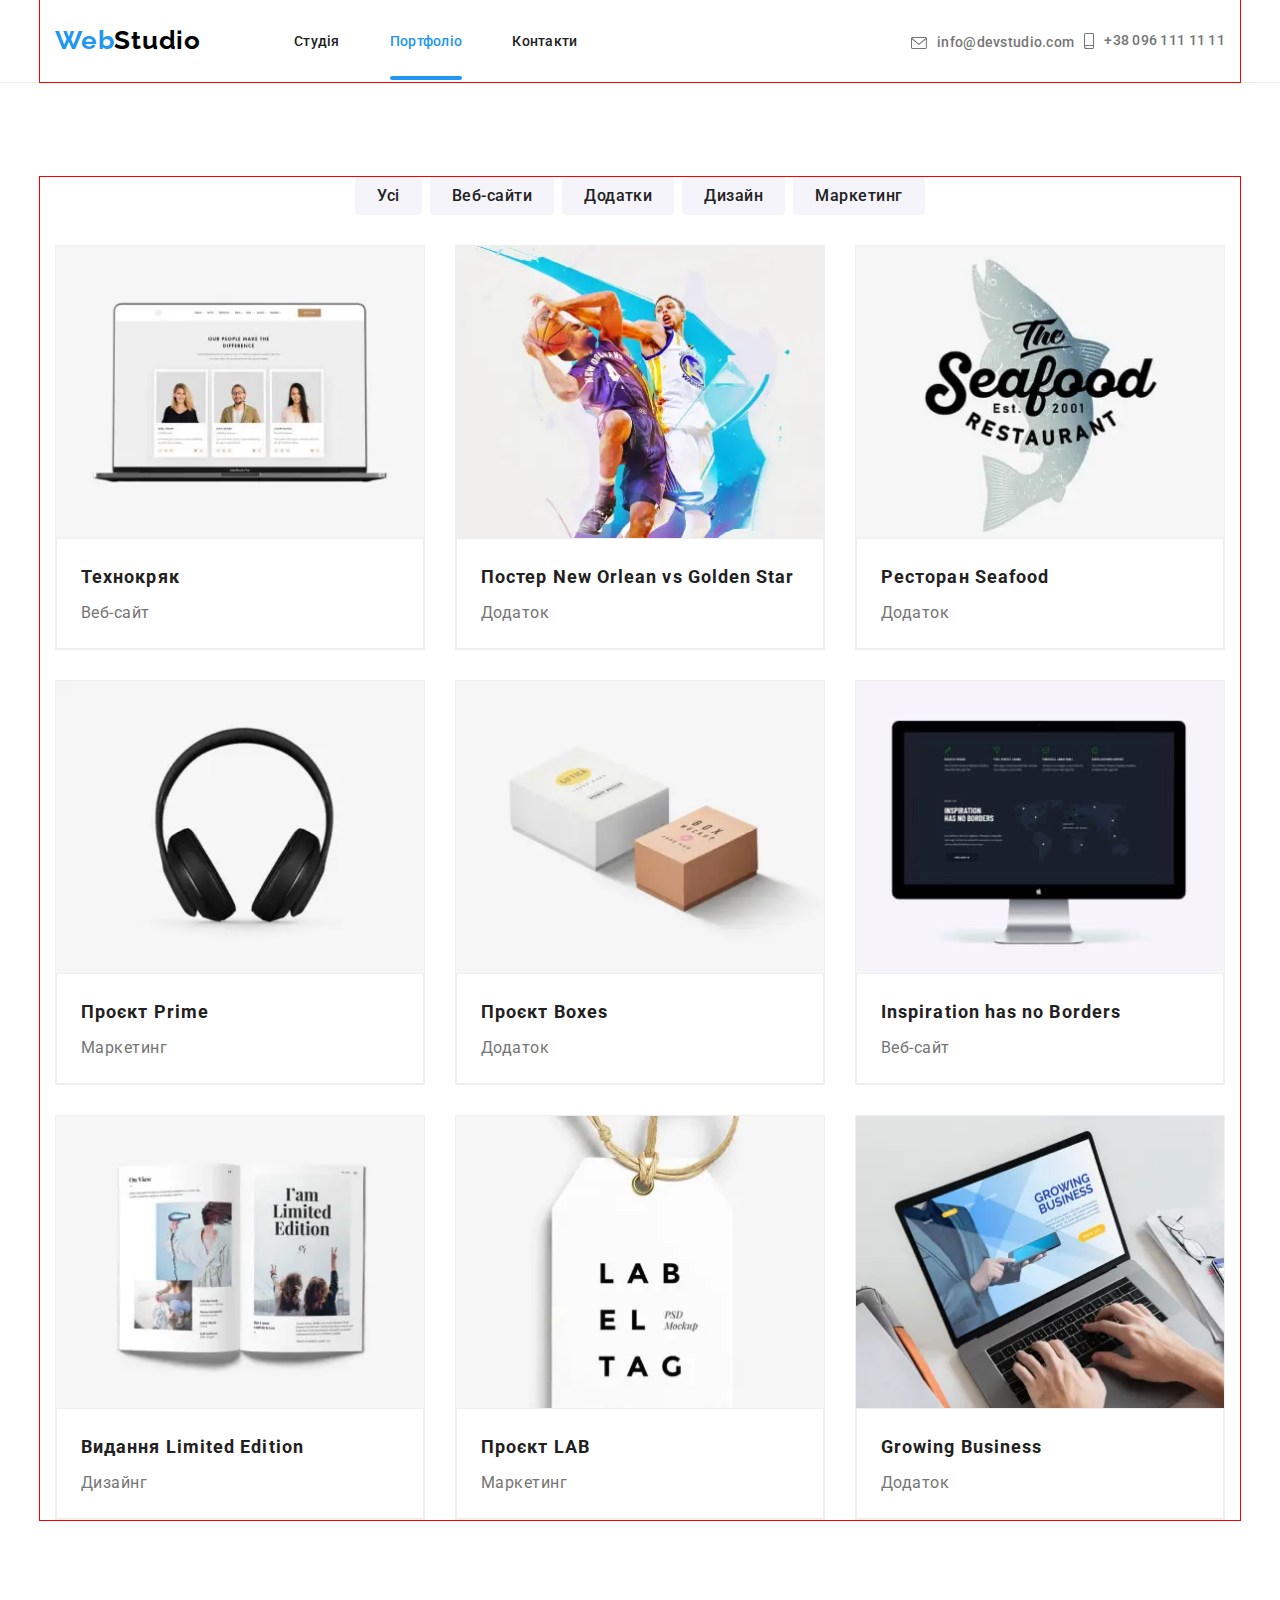
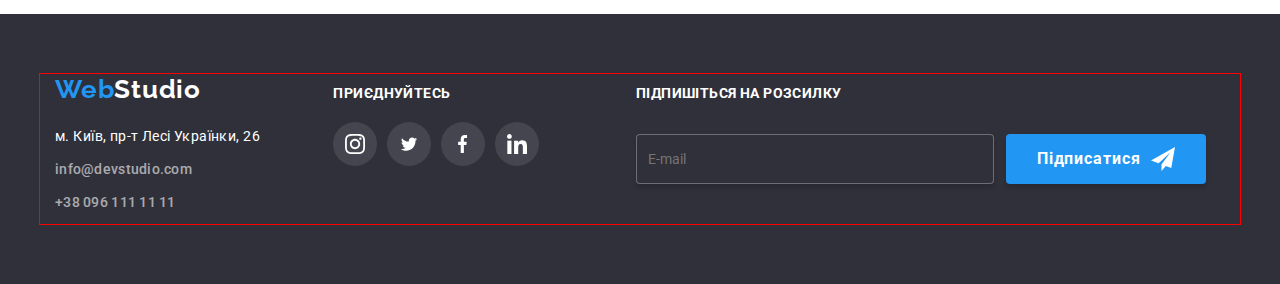
==== commit ee071f81: "Добавляет вариант на проверку" ====
--- a/portfolio.html
+++ b/portfolio.html
@@ -14,9 +14,7 @@
       href="https://fonts.googleapis.com/css2?family=Raleway:wght@700&family=Roboto:wght@400;500;700;900&display=swap"
       rel="stylesheet"
     />
-    <link rel="stylesheet" href="./css/styles.css" />
     <link rel="stylesheet" href="./css/main.min.css" />
-    <link rel="stylesheet" href="./css/project.css" />
     <title>Portfolio</title>
   </head>
   <body>
@@ -116,13 +114,13 @@
                   <source
                     src="./images/technokrac-354.webp"
                     srcset="./images/technokrac-354.webp 1x, ./images/technokrac-354@2x.webp 2x"
-                    media="(min-width: 1199px)"
+                    media="(min-width: 768px)"
                     type="image/webp"
                   />
                   <source
                     src="./images/technokrac-354.jpg"
                     srcset="./images/technokrac.jpg 1x, ./images/technokrac@2x.jpg 2x"
-                    media="(min-width: 1199px)"
+                    media="(min-width: 768px)"
                     type="image/jpeg"
                   />
                   <img
@@ -170,7 +168,7 @@
                       ./images/new_orlean_golden_star-354.webp    1x,
                       ./images/new_orlean_golden_star-354@2x.webp 2x
                     "
-                    media="(min-width: 1199px)"
+                    media="(min-width: 768px)"
                     type="image/webp"
                   />
                   <source
@@ -179,7 +177,7 @@
                       ./images/new_orlean_golden_star-354.jpg    1x,
                       ./images/new_orlean_golden_star-354@2x.jpg 2x
                     "
-                    media="(min-width: 1199px)"
+                    media="(min-width: 768px)"
                     type="image/jpeg"
                   />
                   <img
@@ -218,13 +216,13 @@
                   <source
                     src="./images/seafood-354.webp"
                     srcset="./images/seafood-354.webp 1x, ./images/seafood-354@2x.webp 2x"
-                    media="(min-width: 1199px)"
+                    media="(min-width: 768px)"
                     type="image/webp"
                   />
                   <source
                     src="./images/seafood-354.jpg"
                     srcset="./images/seafood-354.jpg 1x, ./images/seafood-354@2x.jpg 2x"
-                    media="(min-width: 1199px)"
+                    media="(min-width: 768px)"
                     type="image/jpeg"
                   />
                   <img
@@ -263,13 +261,13 @@
                   <source
                     src="./images/prime.webp"
                     srcset="./images/prime-354.webp 1x, ./images/prime-354@2x.webp 2x"
-                    media="(min-width: 1199px)"
+                    media="(min-width: 768px)"
                     type="image/webp"
                   />
                   <source
                     src="./images/prime-354.jpg"
                     srcset="./images/prime-354.jpg 1x, ./images/prime-354@2x.jpg 2x"
-                    media="(min-width: 1199px)"
+                    media="(min-width: 768px)"
                     type="image/jpeg"
                   />
                   <img
@@ -308,13 +306,13 @@
                   <source
                     src="./images/boxes-354.webp"
                     srcset="./images/boxes-354.webp 1x, ./images/boxes-354@2x.webp 2x"
-                    media="(min-width: 1199px)"
+                    media="(min-width: 768px)"
                     type="image/webp"
                   />
                   <source
                     src="./images/boxes-354.jpg"
                     srcset="./images/boxes-354.jpg 1x, ./images/boxese-354@2x.jpg 2x"
-                    media="(min-width: 1199px)"
+                    media="(min-width: 768px)"
                     type="image/jpeg"
                   />
                   <img
@@ -362,7 +360,7 @@
                       ./images/inspiration_has_borders-354.webp    1x,
                       ./images/inspiration_has_borders-354@2x.webp 2x
                     "
-                    media="(min-width: 1199px)"
+                    media="(min-width: 768px)"
                     type="image/webp"
                   />
                   <source
@@ -371,7 +369,7 @@
                       ./images/inspiration_has_borders-354.jpg    1x,
                       ./images/inspiration_has_borders-354@2x.jpg 2x
                     "
-                    media="(min-width: 1199px)"
+                    media="(min-width: 768px)"
                     type="image/jpeg"
                   />
                   <img
@@ -416,7 +414,7 @@
                       ./images/limited_edition-354.webp    1x,
                       ./images/limited_edition-354@2x.webp 2x
                     "
-                    media="(min-width: 1199px)"
+                    media="(min-width: 768px)"
                     type="image/webp"
                   />
                   <source
@@ -425,7 +423,7 @@
                       ./images/limited_edition-354.jpg    1x,
                       ./images/limited_edition-354@2x.jpg 2x
                     "
-                    media="(min-width: 1199px)"
+                    media="(min-width: 768px)"
                     type="image/jpeg"
                   />
                   <img
@@ -464,13 +462,13 @@
                   <source
                     src="./images/lab-354.webp"
                     srcset="./images/lab-354.webp 1x, ./images/lab-354@2x.webp 2x"
-                    media="(min-width: 1199px)"
+                    media="(min-width: 768px)"
                     type="image/webp"
                   />
                   <source
                     src="./images/lab-354.jpg"
                     srcset="./images/lab-354.jpg 1x, ./images/lab-354@2x.jpg 2x"
-                    media="(min-width: 1199px)"
+                    media="(min-width: 768px)"
                     type="image/jpeg"
                   />
                   <img src="./images/lab-354.jpg" alt="чоловік у червоній сорочці на білому тлі" />
@@ -515,7 +513,7 @@
                       ./images/growing_business-354.webp    1x,
                       ./images/growing_business-354@2x.webp 2x
                     "
-                    media="(min-width: 1199px)"
+                    media="(min-width: 768px)"
                     type="image/webp"
                   />
                   <source
@@ -524,7 +522,7 @@
                       ./images/growing_business-354.jpg    1x,
                       ./images/growing_business-354@2x.jpg 2x
                     "
-                    media="(min-width: 1199px)"
+                    media="(min-width: 768px)"
                     type="image/jpeg"
                   />
                   <img
@@ -620,27 +618,41 @@
     <div class="mobile-menu js-menu-container">
       <div class="container">
         <button class="menu-button mobile-menu__button-close js-close-menu">
-          <svg class="menu-button__icon menu-button__close" width="40" height="40">
+          <svg class="menu-button__icon" width="40" height="40">
             <use href="./images/icons.svg#close-icon"></use>
           </svg>
+        </button>
+        <div class="mobile-menu__blok">
           <nav>
             <ul class="mobile-menu__list-nav">
-              <li><a class="link mobile-menu__link" href="./index.html">Студія</a></li>
-              <li><a class="link mobile-menu__link" href="./portfolio.html">Портфоліо</a></li>
-              <li><a class="link mobile-menu__link" href="">Контакти</a></li>
-            </ul>
-            <ul class="mobile-menu__list-contact">
-              <li><a class="link mobile-menu__link" href="">+38 096 111 11 11</a></li>
-              <li><a class="link mobile-menu__link" href="">info@devstudio.com</a></li>
-            </ul>
-            <ul class="list mobile-menu__list-social">
-              <li><a class="link mobile-menu__link" href="">Instagram</a></li>
-              <li><a class="link mobile-menu__link" href="">Twitter</a></li>
-              <li><a class="link mobile-menu__link" href="">Facebook</a></li>
-              <li><a class="link mobile-menu__link" href="">Linkedin</a></li>
+              <li class="mobile-menu__list-item">
+                <a class="link mobile-menu__link" href="./index.html">Студія</a>
+              </li>
+              <li class="mobile-menu__list-item">
+                <a class="link mobile-menu__link" href="./portfolio.html">Портфоліо</a>
+              </li>
+              <li class="mobile-menu__list-item">
+                <a class="link mobile-menu__link" href="">Контакти</a>
+              </li>
             </ul>
           </nav>
-        </button>
+          <ul class="mobile-menu__list-contact">
+            <li class="mobile-menu__list-item">
+              <a class="link mobile-menu__link mobile-menu__number" href="tel:+380961111111"
+                >+38 096 111 11 11</a
+              >
+            </li>
+            <li class="mobile-menu__list-item">
+              <a class="mobile-menu__email" href="mailto:info@devstudio.com">info@devstudio.com</a>
+            </li>
+          </ul>
+          <ul class="mobile-menu__list-social">
+            <li><a class="link" href="./index.html">Instagram</a></li>
+            <li><a class="link" href="./portfolio.html">Twitter</a></li>
+            <li><a class="link" href="">Facebook</a></li>
+            <li><a class="link" href="">Linkedin</a></li>
+          </ul>
+        </div>
       </div>
     </div>
     <script src="./js/mobile-menu.js"></script>
--- a/css/main.min.css
+++ b/css/main.min.css
@@ -1 +1 @@
-:root{--shadow-color:rgba(0, 0, 0, 0.15);--backdor-color:rgba(0, 0, 0, 0.2);--animation-time: 250ms;--bezier-function:cubic-bezier(0.4, 0, 0.2, 1);--pramary-icon-color: #afb1b8;--secondery-icon-color: #fff;--pramary-ivon-color-bottom: rgba(255, 255, 255, 0.1);--background-color: #fff;--pramiry-color: #757575;--secondory-color: #212121;--secondory-color-title:#fff;--company-color: #2196F3;--footer-contact-color: rgba(255, 255, 255, 0.6);--pramiry-button-color: #fff;--secondory-button-color: #212121;--pramiry-button-background-color: #2196F3;--secondory-button-background-color: #f5f4fa}body{color:var(--pramiry-color);background-color:var(--background-color);font-family:"Roboto",sans-serif;font-size:14px;letter-spacing:.03em}img{display:block;max-width:100%;height:auto}h1,h2,h3,p,ul{list-style:none;margin:0px;padding:0px}.visually-hidden{position:absolute;white-space:nowrap;width:1px;height:1px;overflow:hidden;border:0;padding:0;clip:rect(0 0 0 0);-webkit-clip-path:inset(50%);clip-path:inset(50%);margin:-1px}.is-hidden{display:none;opacity:0;pointer-events:none;visibility:hidden}.container{margin-left:auto;margin-right:auto;outline:1px solid red;padding-left:15px;padding-right:15px}@media screen and (min-width: 480px){.container{width:480px}}@media screen and (min-width: 768px){.container{width:768px}}@media screen and (min-width: 1200px){.container{width:1200px}}@media screen and (min-width: 768px){.list{display:-webkit-box;display:-ms-flexbox;display:flex;gap:30px}}.link{color:inherit;-webkit-transition-property:color;transition-property:color;-webkit-transition-duration:var(--animation-time);transition-duration:var(--animation-time);-webkit-transition-timing-function:var(--bezier-function);transition-timing-function:var(--bezier-function);font-size:inherit;line-height:1.14;letter-spacing:.02em;text-decoration:none}.link:hover,.link:focus{color:var(--company-color);fill:currentColor}.contact{color:inherit;font-weight:500;font-style:normal}.button{cursor:pointer;background-color:var(--pramiry-button-background-color);-webkit-box-shadow:0px 4px 4px var(--shadow-color);box-shadow:0px 4px 4px var(--shadow-color);border-radius:4px;font-family:inherit;font-weight:500;font-size:16px;border-radius:4px;line-height:1.6;letter-spacing:.03em;border:none}.button__text{color:#fff;font-weight:700;font-size:16px;line-height:1.8;letter-spacing:.06em}.title{color:var(--secondory-color);font-weight:700;font-size:36px;line-height:1.16;letter-spacing:.03em}.title--center{text-align:center;margin-bottom:50px}@media screen and (max-width: 1199px){.title--center{margin-bottom:30px}}.logo{color:#000;font-family:"Raleway";font-weight:700;font-size:26px;line-height:1.2;letter-spacing:.03em;text-decoration:none}.logo__cover{color:var(--company-color)}.list-cards{-webkit-box-align:baseline;-ms-flex-align:baseline;align-items:baseline;height:auto}@media screen and (min-width: 768px){.list-cards{-ms-flex-wrap:wrap;flex-wrap:wrap}}@media screen and (min-width: 1200px){.list-cards{-ms-flex-wrap:nowrap;flex-wrap:nowrap}}@media screen and (min-width: 768px){.list-cards__card{width:calc((100% - 30px)/2)}}@media screen and (min-width: 1200px){.list-cards__card{width:calc((100% - 90px)/4)}}@media screen and (max-width: 767px){.list-cards__card:not(:last-child){margin-bottom:30px}}.list-social{display:-webkit-box;display:-ms-flexbox;display:flex;-webkit-box-pack:center;-ms-flex-pack:center;justify-content:center;gap:10px}.list-social__item{width:44px;height:44px;border-radius:50%}.link-social{-webkit-transition-property:fill,background-color;transition-property:fill,background-color;-webkit-transition-duration:var(--animation-time);transition-duration:var(--animation-time);-webkit-transition-timing-function:var(--bezier-function);transition-timing-function:var(--bezier-function);fill:var(--pramary-icon-color);display:-webkit-box;display:-ms-flexbox;display:flex;width:44px;height:44px;border-radius:50%;-webkit-box-pack:center;-ms-flex-pack:center;justify-content:center;-webkit-box-align:center;-ms-flex-align:center;align-items:center;gap:10px}.link-social:hover,.link-social:focus{background-color:var(--company-color);fill:var(--secondery-icon-color)}.form__label{font-size:12px;line-height:1.16;letter-spacing:.01em;cursor:pointer}.form__input{padding:11px 11px 11px 32px;width:100%;height:40px;border-radius:4px;border:1px solid rgba(33,33,33,.2);border-radius:4px;outline:none}.form__comment{resize:none;height:120px}.form__comment::-webkit-input-placeholder{font-size:12px;line-height:1.16;letter-spacing:.01em}.form__comment::-moz-placeholder{font-size:12px;line-height:1.16;letter-spacing:.01em}.form__comment:-ms-input-placeholder{font-size:12px;line-height:1.16;letter-spacing:.01em}.form__comment::-ms-input-placeholder{font-size:12px;line-height:1.16;letter-spacing:.01em}.form__comment::placeholder{font-size:12px;line-height:1.16;letter-spacing:.01em}.form__checkbox-icon{top:0px;left:12px}.checkbox{position:relative}.checkbox__icon{position:absolute;border:2px solid var(--secondory-color);border-radius:4px}.checkbox__input:checked+.checkbox__icon{background-color:var(--company-color);border:none}.button-close{display:-webkit-box;display:-ms-flexbox;display:flex;-webkit-box-align:center;-ms-flex-align:center;align-items:center;-webkit-box-pack:center;-ms-flex-pack:center;justify-content:center;-webkit-transition-property:fill;transition-property:fill;-webkit-transition-duration:250ms;transition-duration:250ms;-webkit-transition-timing-function:var(--bezier-function);transition-timing-function:var(--bezier-function)}.button-close:hover,.button-close:focus{fill:var(--company-color)}.menu-button{display:none;margin:0;padding:0;border:none;width:40px;height:40px;background-color:rgba(0,0,0,0)}.menu-button__icon{-webkit-transition-property:fill;transition-property:fill;-webkit-transition-duration:var(--animation-time);transition-duration:var(--animation-time);-webkit-transition-timing-function:var(--bezier-function);transition-timing-function:var(--bezier-function)}.menu-button:focus .menu-button__icon,.menu-button:hover .menu-button__icon{fill:var(--company-color)}@media screen and (max-width: 767px){.menu-button{display:-webkit-box;display:-ms-flexbox;display:flex;-webkit-box-pack:end;-ms-flex-pack:end;justify-content:flex-end}}.header{border-bottom:1px solid #ececec}.header__flex{-webkit-box-align:center;-ms-flex-align:center;align-items:center;-webkit-box-pack:justify;-ms-flex-pack:justify;justify-content:space-between}@media screen and (min-width: 768px){.header__flex{display:-webkit-box;display:-ms-flexbox;display:flex}}.header__nav{display:-webkit-box;display:-ms-flexbox;display:flex;-webkit-box-align:center;-ms-flex-align:center;align-items:center}@media screen and (max-width: 767px){.header__nav{-webkit-box-pack:justify;-ms-flex-pack:justify;justify-content:space-between}}@media screen and (min-width: 768px)and (max-width: 1199px){.header__nav{gap:88px}}@media screen and (min-width: 1200px){.header__nav{gap:93px}}.header__list{display:none;gap:50px}@media screen and (min-width: 768px){.header__list{display:-webkit-box;display:-ms-flexbox;display:flex}}.header__link{position:relative;padding-top:33px;padding-bottom:31px;color:var(--secondory-color);font-weight:500;line-height:1.14;letter-spacing:.02em}.header__link::after{display:block;position:absolute;bottom:0px;-webkit-transform:scaleX(0);transform:scaleX(0);-webkit-transition-property:-webkit-transform;transition-property:-webkit-transform;transition-property:transform;transition-property:transform, -webkit-transform;-webkit-transition-duration:250ms;transition-duration:250ms;-webkit-transition-timing-function:cubic-bezier(0.4, 0, 0.2, 1);transition-timing-function:cubic-bezier(0.4, 0, 0.2, 1);background-color:var(--company-color);border-radius:2px;width:100%;height:4px;content:""}.header__link:hover::after,.header__link:focus::after{-webkit-transform:scaleX(1);transform:scaleX(1)}.header__link--active{position:relative;padding-top:33px;padding-bottom:31px;font-weight:500;line-height:1.14;letter-spacing:.02em;color:var(--company-color)}.header__link--active::after{display:block;position:absolute;bottom:0px;background-color:var(--company-color);border-radius:2px;width:100%;height:4px;content:""}.header__logo{padding-top:24px;padding-bottom:25px}@media screen and (max-width: 767px){.header__logo{padding:16px 0}}.header__list-contact{display:none;-webkit-box-align:baseline;-ms-flex-align:baseline;align-items:baseline;fill:currentColor;font-weight:500;line-height:1.14;letter-spacing:.02em;gap:10px}@media screen and (min-width: 768px)and (max-width: 1199px){.header__list-contact{display:block}}@media screen and (min-width: 1200px){.header__list-contact{display:-webkit-box;display:-ms-flexbox;display:flex}}.header__contact{display:-webkit-box;display:-ms-flexbox;display:flex;-webkit-box-align:center;-ms-flex-align:center;align-items:center;padding-top:33px;padding-bottom:31px;gap:10px}@media screen and (min-width: 768px)and (max-width: 1199px){.header__contact{padding:5px 0px}}.hero{border:1px solid #ececec;background-image:-webkit-gradient(linear, left top, left bottom, from(rgba(47, 48, 58, 0.4)), to(rgba(47, 48, 58, 0.4))),url("../images/hero-image.jpg");background-image:linear-gradient(rgba(47, 48, 58, 0.4), rgba(47, 48, 58, 0.4)),url("../images/hero-image.jpg");background-size:cover;background-repeat:no-repeat;background-position:center;padding-bottom:200px;padding-top:200px;background-color:#2f303a}@media screen and (min-device-pixel-ratio: 2),screem and (-webkit-min-device-pixel-ratio: 2),screem and (min-resolution: 192dpi),screem and (min-resolution: 2dppx){.hero{background-image:-webkit-gradient(linear, left top, left bottom, from(rgba(47, 48, 58, 0.4)), to(rgba(47, 48, 58, 0.4))),url("../images/hero-image@2x.jpg");background-image:linear-gradient(rgba(47, 48, 58, 0.4), rgba(47, 48, 58, 0.4)),url("../images/hero-image@2x.jpg")}}@media screen and (min-width: 480px)and (max-width: 787px){.hero{background-image:-webkit-gradient(linear, left top, left bottom, from(rgba(47, 48, 58, 0.4)), to(rgba(47, 48, 58, 0.4))),url("../../images/header-image-480.jpg");background-image:linear-gradient(rgba(47, 48, 58, 0.4), rgba(47, 48, 58, 0.4)),url("../../images/header-image-480.jpg")}}@media screen and (min-width: 786px)and (max-width: 1199px){.hero{background-image:-webkit-gradient(linear, left top, left bottom, from(rgba(47, 48, 58, 0.4)), to(rgba(47, 48, 58, 0.4))),url("../../images/header-image-768.jpg");background-image:linear-gradient(rgba(47, 48, 58, 0.4), rgba(47, 48, 58, 0.4)),url("../../images/header-image-768.jpg")}}.hero__title{margin-bottom:30px;text-align:center;margin-left:auto;margin-right:auto;max-width:696px;color:#fff;font-weight:900;font-size:44px;line-height:1.4;letter-spacing:.06em;text-transform:uppercase}.hero__button{display:block;padding:0px;margin-left:auto;margin-right:auto;width:216px;height:50px}.hero__button-text{padding:10px 32px}.features{padding-top:94px;padding-bottom:0px}@media screen and (max-width: 1199px){.features{padding-top:30px;padding-bottom:60px}}.features__icon{display:-webkit-box;display:-ms-flexbox;display:flex;-webkit-box-pack:center;-ms-flex-pack:center;justify-content:center;-webkit-box-align:center;-ms-flex-align:center;align-items:center;height:auto;margin-bottom:30px}.features__title{margin-bottom:10px;color:var(--secondory-color);font-weight:700;font-size:inherit;line-height:1.14;letter-spacing:.03em;text-transform:uppercase}@media screen and (max-width: 768px){.features__title{text-align:center}}.features__text{line-height:1.71}.development{padding-top:94px;padding-bottom:94px}@media screen and (max-width: 1199px){.development{display:none}}.development__item{position:relative}.development__label{position:absolute;bottom:0px;left:0px;padding-top:27px;background-color:rgba(47,48,58,.8);width:370px;height:70px}.development__title{text-align:center;font-weight:700;font-size:14px;line-height:1.14em;text-transform:uppercase;color:var(--secondory-color-title)}.employee{background-color:#f5f4fa;padding-top:94px;padding-bottom:94px}@media screen and (max-width: 1199px){.employee{padding-top:60px;padding-bottom:60px}}.employee__cart{background-color:var(--background-color);-webkit-box-shadow:0px 1px 3px rgba(0,0,0,.12),0px 1px 1px rgba(0,0,0,.14),0px 2px 1px rgba(0,0,0,.2);box-shadow:0px 1px 3px rgba(0,0,0,.12),0px 1px 1px rgba(0,0,0,.14),0px 2px 1px rgba(0,0,0,.2);border-radius:0px 0px 4px 4px}@media screen and (min-width: 768px){.employee__cart{width:354px}}@media screen and (min-width: 1200px){.employee__cart{width:270px}}.employee__label{text-align:center;padding-top:30px;padding-bottom:30px}@media screen and (max-width: 1199px){.employee__label{padding-bottom:24px}}.employee__title{margin-bottom:10px;color:var(--secondory-color);font-weight:500;font-size:16px;line-height:1.19;letter-spacing:.03em}.employee__text{line-height:1.71}.employee__list{margin-top:16px}.clients{padding-top:94px;padding-bottom:94px}@media screen and (max-width: 1199px){.clients{padding-top:60px;padding-bottom:60px}}.clients__list{display:-webkit-box;display:-ms-flexbox;display:flex;gap:30px;-ms-flex-wrap:nowrap;flex-wrap:nowrap;-webkit-box-pack:center;-ms-flex-pack:center;justify-content:center}@media screen and (max-width: 1199px){.clients__list{-ms-flex-wrap:wrap;flex-wrap:wrap}}@media screen and (max-width: 480px){.clients__item{-ms-flex-preferred-size:calc((100% - 30px)/2);flex-basis:calc((100% - 30px)/2)}}@media screen and (max-width: 768px){.clients__item{-ms-flex-preferred-size:calc((100% - 60px)/3);flex-basis:calc((100% - 60px)/3)}}.clients__link{display:-webkit-box;display:-ms-flexbox;display:flex;-webkit-box-pack:center;-ms-flex-pack:center;justify-content:center;-webkit-box-align:center;-ms-flex-align:center;align-items:center;-webkit-transition-property:fill,border-color;transition-property:fill,border-color;-webkit-transition-duration:250ms;transition-duration:250ms;-webkit-transition-timing-function:var(--bezier-function);transition-timing-function:var(--bezier-function);fill:var(--pramary-icon-color);width:170px;height:92px;border:1px solid #afb1b8;border-radius:4px}.clients__link:hover,.clients__link:focus{border-color:var(--company-color);fill:var(--company-color)}.footer{padding-top:60px;padding-bottom:60px;background-color:#2f303a}.footer__item{margin-bottom:9px}.footer__text{color:#fff;font-style:inherit;font-style:normal}.footer__link-social{background-color:rgba(255,255,255,.1);fill:#fff}.footer__contact{max-width:232px;color:rgba(255,255,255,.6);font-weight:400;line-height:1.7;letter-spacing:.03em}@media screen and (max-width: 1199px){.footer__contact{text-align:center}}@media screen and (max-width: 767px){.footer__contact{margin-bottom:60px;margin-left:auto;margin-right:auto}}@media screen and (min-width: 768px){.footer__contact{display:-webkit-box;display:-ms-flexbox;display:flex;-ms-flex-wrap:wrap;flex-wrap:wrap}}.footer__logo{display:block;margin-bottom:20px;color:#fff;margin-bottom:20px}.footer__title{margin-bottom:20px;color:#fff;font-size:14px;font-weight:700;line-height:1.14;letter-spacing:.03em;text-transform:uppercase}@media screen and (max-width: 1199px){.footer__social{text-align:center}}@media screen and (max-width: 767px){.footer__social{margin-left:auto;margin-right:auto;margin-bottom:60px}}@media screen and (min-width: 768px){.footer__social{display:-webkit-box;display:-ms-flexbox;display:flex;-ms-flex-wrap:wrap;flex-wrap:wrap}}@media screen and (max-width: 1199px){.footer__subscription{text-align:center}}@media screen and (max-width: 767px){.footer__subscription{margin-left:auto;margin-right:auto}}.footer__input{color:#fff;padding:11px;background-color:#2f303a;-webkit-box-shadow:0px 4px 4px rgba(0,0,0,.15);box-shadow:0px 4px 4px rgba(0,0,0,.15);outline:none;border-radius:4px;border:1px solid rgba(255,255,255,.3);width:358px;height:50px}.footer__button{display:-webkit-box;display:-ms-flexbox;display:flex;-webkit-box-align:center;-ms-flex-align:center;align-items:center;-webkit-box-pack:center;-ms-flex-pack:center;justify-content:center;margin-top:12px;width:200px;height:50px}@media screen and (max-width: 1199px){.footer__button{margin-left:auto;margin-right:auto}}.footer__icon{margin-left:10px;fill:#fff}.backdoor{position:fixed;opacity:1;-webkit-transition-property:opacity,visibility;transition-property:opacity,visibility;-webkit-transition-duration:250ms;transition-duration:250ms;-webkit-transition-timing-function:var(--bezier-function);transition-timing-function:var(--bezier-function);left:0px;top:0px;width:100%;height:100%;background-color:var(--backdor-color);overflow-y:scroll}@media screen and (max-width: 767px){.backdoor{padding:93px 15px}}.modal{position:absolute;-webkit-transition-property:border-color,visibility;transition-property:border-color,visibility;-webkit-transition-duration:var(--animation-time);transition-duration:var(--animation-time);-webkit-transition-timing-function:var(--bezier-function);transition-timing-function:var(--bezier-function);top:50%;left:50%;-webkit-transform:translate(-50%, -50%);transform:translate(-50%, -50%);z-index:3;width:528px;height:581px;background-color:var(--background-color)}@media screen and (max-width: 1199px){.modal{width:450px;height:609px}}.modal__form{margin:40px}.modal__title{margin-bottom:12px;font-size:20px;line-height:1.15}.modal__field{position:relative;margin-bottom:10px}.modal__label{display:block;margin-bottom:4px}.modal__input{cursor:pointer;-webkit-transition-property:border-color;transition-property:border-color;-webkit-transition-duration:var(--animation-time);transition-duration:var(--animation-time);-webkit-transition-timing-function:var(--bezier-function);transition-timing-function:var(--bezier-function)}.modal__input:hover,.modal__input:focus{border-color:var(--company-color)}.modal__icon{-webkit-transition-property:fill;transition-property:fill;-webkit-transition-duration:var(--animation-time);transition-duration:var(--animation-time);-webkit-transition-timing-function:var(--bezier-function);transition-timing-function:var(--bezier-function);position:absolute;left:12px;top:28px;cursor:pointer}.modal__input:hover~.modal__icon,.modal__input:focus~.modal__icon{fill:var(--company-color)}.modal__link{color:var(--company-color);cursor:pointer}.modal__buttom{display:block;margin-left:auto;margin-right:auto;width:200px;height:50px}.modal__checkbox{margin-bottom:30px}.modal__checkbox-icon{-webkit-appearance:none;-moz-appearance:none;appearance:none;top:50%;-webkit-transform:translateY(-50%);transform:translateY(-50%);left:0px}.modal__text{text-align:center;line-height:1.71;margin-left:18px;cursor:pointer}@media screen and (max-width: 1199px){.modal__text{font-size:12px;line-height:1.16}}.modal__comment{margin-bottom:10px}.modal__button-close{position:absolute;border-radius:50%;right:8px;top:8px;width:30px;height:30px;background-color:var(--background-color);cursor:pointer}.modal__button-close:hover,.modal__button-close:focus{fill:var(--company-color)}.project{padding-top:94px;padding-bottom:94px}@media screen and (max-width: 1199px){.project{padding-top:60px;padding-bottom:60px}}.project__list-button{-webkit-box-pack:center;-ms-flex-pack:center;justify-content:center;gap:8px;margin-bottom:56px}@media screen and (max-width: 767px){.project__list-button{margin-bottom:40px}}@media screen and (min-width: 1199px){.project__list-button{margin-bottom:30px}}.project__button{-webkit-transition-property:background-color,-webkit-box-shadow;transition-property:background-color,-webkit-box-shadow;transition-property:background-color,box-shadow;transition-property:background-color,box-shadow,-webkit-box-shadow;-webkit-transition-duration:var(--animation-time);transition-duration:var(--animation-time);-webkit-transition-timing-function:var(--bezier-function);transition-timing-function:var(--bezier-function);color:var(--secondory-button-color);background-color:var(--secondory-button-background-color);background-color:#f5f4fa;border-radius:4px;padding:6px 22px;border:none}.project__button-text{-webkit-transition-property:color;transition-property:color;-webkit-transition-duration:var(--animation-time);transition-duration:var(--animation-time);-webkit-transition-timing-function:var(--bezier-function);transition-timing-function:var(--bezier-function);font-weight:500;font-size:16px;line-height:1.6;text-align:center;letter-spacing:.03em;color:#212121}.project__button:hover,.project__button:focus{background-color:var(--pramiry-button-background-color);-webkit-box-shadow:0px 3px 1px rgba(0,0,0,.1),0px 1px 2px rgba(0,0,0,.08),0px 2px 2px rgba(0,0,0,.12);box-shadow:0px 3px 1px rgba(0,0,0,.1),0px 1px 2px rgba(0,0,0,.08),0px 2px 2px rgba(0,0,0,.12)}.project__button:hover .project__button-text,.project__button:focus .project__button-text{color:var(--pramiry-button-color)}.project__list-cards{-ms-flex-wrap:wrap;flex-wrap:wrap}.project__card{position:relative;overflow:hidden;-webkit-transition-property:-webkit-box-shadow;transition-property:-webkit-box-shadow;transition-property:box-shadow;transition-property:box-shadow, -webkit-box-shadow;-webkit-transition-duration:var(--animation-time);transition-duration:var(--animation-time);-webkit-transition-timing-function:var(--bezier-function);transition-timing-function:var(--bezier-function);background-color:var(--background-color);border:1px solid #eee}@media screen and (min-width: 768px){.project__card{width:calc((100% - 30px)/2)}}@media screen and (min-width: 1200px){.project__card{width:calc((100% - 60px)/3)}}@media screen and (max-width: 767px){.project__card:not(:last-child){margin-bottom:30px}}.project__card:focus,.project__card:hover{-webkit-box-shadow:0px 1px 1px rgba(0,0,0,.12),0px 4px 4px rgba(0,0,0,.06),1px 4px 6px rgba(0,0,0,.16);box-shadow:0px 1px 1px rgba(0,0,0,.12),0px 4px 4px rgba(0,0,0,.06),1px 4px 6px rgba(0,0,0,.16)}.project__link{overflow:hidden;text-decoration:none}.project__description{position:absolute;left:0px;top:0px;width:100%;height:100%;-webkit-transform:translateY(100%);transform:translateY(100%);-webkit-transition-property:-webkit-transform;transition-property:-webkit-transform;transition-property:transform;transition-property:transform, -webkit-transform;-webkit-transition-duration:var(--animation-time);transition-duration:var(--animation-time);-webkit-transition-timing-function:var(--bezier-function);transition-timing-function:var(--bezier-function);background-color:rgba(33,150,243,.9)}.project__description-text{display:block;font-size:18px;line-height:1.55em;letter-spacing:.03em;color:#fff;margin:63px 24px}@media screen and (max-width: 767px){.project__description-text{margin:77px 24px}}@media screen and (min-width: 767px)and (max-width: 1199px){.project__description-text{margin:49px 24px}}.project__link:hover .project__description,.project__link:focus .project__description{-webkit-transform:translateY(0%);transform:translateY(0%)}.project__text{position:relative;z-index:1;padding:20px 24px;border:1px solid #eee;background-color:var(--background-color)}.project__title{margin-bottom:4px;color:var(--secondory-button-color);font-weight:700;font-size:18px;line-height:2;letter-spacing:.06em}.project__subtitle{color:var(--pramiry-color);font-size:16px;line-height:1.8;letter-spacing:.03em}.mobile-menu{display:none;position:fixed;width:100%;height:100%;top:0;left:0;background-color:#fff;overflow:scroll;z-index:999}.mobile-menu__blok{margin:40px 25px}.mobile-menu.is-open{display:block}.mobile-menu__button-close{position:absolute;top:10px;right:15px;-webkit-transition-property:fill;transition-property:fill;-webkit-transition-duration:var(--animation-time);transition-duration:var(--animation-time);-webkit-transition-timing-function:var(--bezier-function);transition-timing-function:var(--bezier-function)}.mobile-menu__button-close:focus,.mobile-menu__button-close:hover{fill:var(--company-color)}.mobile-menu__list-nav{margin-bottom:302px}.mobile-menu__list-item:not(:last-child){margin-bottom:32px}.mobile-menu__list-contact{font-weight:500;font-size:24px;line-height:1.16;margin-bottom:64px}.mobile-menu__list-social{display:-webkit-inline-box;display:-ms-inline-flexbox;display:inline-flex;-ms-flex-wrap:wrap;flex-wrap:wrap;gap:10px;font-weight:500;font-size:18px;line-height:1.22;color:var(--company-color)}.mobile-menu__list-social :not(:last-child) ::after{content:" ";border:1px solid rgba(33,33,33,.2);margin-left:10px}.mobile-menu__link{font-size:40px;font-weight:500;line-height:1.17;color:var(--secondory-color)}.mobile-menu__number{font-size:34px;color:var(--company-color)}.mobile-menu__email{text-decoration:none;color:var(--pramiry-color)}/*# sourceMappingURL=main.min.css.map */+:root{--shadow-color:rgba(0, 0, 0, 0.15);--backdor-color:rgba(0, 0, 0, 0.2);--animation-time: 250ms;--bezier-function:cubic-bezier(0.4, 0, 0.2, 1);--pramary-icon-color: #afb1b8;--secondery-icon-color: #fff;--pramary-ivon-color-bottom: rgba(255, 255, 255, 0.1);--background-color: #fff;--pramiry-color: #757575;--secondory-color: #212121;--secondory-color-title:#fff;--company-color: #2196F3;--footer-contact-color: rgba(255, 255, 255, 0.6);--pramiry-button-color: #fff;--secondory-button-color: #212121;--pramiry-button-background-color: #2196F3;--secondory-button-background-color: #f5f4fa}body{color:var(--pramiry-color);background-color:var(--background-color);font-family:"Roboto",sans-serif;font-size:14px;letter-spacing:.03em}img{display:block;max-width:100%;height:auto}h1,h2,h3,p,ul{list-style:none;margin:0px;padding:0px}.visually-hidden{position:absolute;white-space:nowrap;width:1px;height:1px;overflow:hidden;border:0;padding:0;clip:rect(0 0 0 0);-webkit-clip-path:inset(50%);clip-path:inset(50%);margin:-1px}.is-hidden{display:none;opacity:0;pointer-events:none;visibility:hidden}.container{margin-left:auto;margin-right:auto;outline:1px solid red;padding-left:15px;padding-right:15px}@media screen and (min-width: 480px){.container{width:480px}}@media screen and (min-width: 768px){.container{width:768px}}@media screen and (min-width: 1200px){.container{width:1200px}}@media screen and (min-width: 768px){.list{display:-webkit-box;display:-ms-flexbox;display:flex;gap:30px}}.link{color:inherit;-webkit-transition-property:color;transition-property:color;-webkit-transition-duration:var(--animation-time);transition-duration:var(--animation-time);-webkit-transition-timing-function:var(--bezier-function);transition-timing-function:var(--bezier-function);font-size:inherit;line-height:1.14;letter-spacing:.02em;text-decoration:none}.link:hover,.link:focus{color:var(--company-color);fill:currentColor}.contact{color:inherit;font-weight:500;font-style:normal}.button{cursor:pointer;background-color:var(--pramiry-button-background-color);-webkit-box-shadow:0px 4px 4px var(--shadow-color);box-shadow:0px 4px 4px var(--shadow-color);border-radius:4px;font-family:inherit;font-weight:500;font-size:16px;border-radius:4px;line-height:1.6;letter-spacing:.03em;border:none}.button__text{color:#fff;font-weight:700;font-size:16px;line-height:1.8;letter-spacing:.06em}.title{color:var(--secondory-color);font-weight:700;font-size:36px;line-height:1.16;letter-spacing:.03em}.title--center{text-align:center;margin-bottom:50px}@media screen and (max-width: 1199px){.title--center{margin-bottom:30px}}.logo{color:#000;font-family:"Raleway";font-weight:700;font-size:26px;line-height:1.2;letter-spacing:.03em;text-decoration:none}.logo__cover{color:var(--company-color)}.list-cards{-webkit-box-align:baseline;-ms-flex-align:baseline;align-items:baseline;height:auto}@media screen and (min-width: 768px){.list-cards{-ms-flex-wrap:wrap;flex-wrap:wrap}}@media screen and (min-width: 1200px){.list-cards{-ms-flex-wrap:nowrap;flex-wrap:nowrap}}@media screen and (min-width: 768px){.list-cards__card{width:calc((100% - 30px)/2)}}@media screen and (min-width: 1200px){.list-cards__card{width:calc((100% - 90px)/4)}}@media screen and (max-width: 767px){.list-cards__card:not(:last-child){margin-bottom:30px}}.list-social{display:-webkit-box;display:-ms-flexbox;display:flex;-webkit-box-pack:center;-ms-flex-pack:center;justify-content:center;gap:10px}.list-social__item{width:44px;height:44px;border-radius:50%}.link-social{-webkit-transition-property:fill,background-color;transition-property:fill,background-color;-webkit-transition-duration:var(--animation-time);transition-duration:var(--animation-time);-webkit-transition-timing-function:var(--bezier-function);transition-timing-function:var(--bezier-function);fill:var(--pramary-icon-color);display:-webkit-box;display:-ms-flexbox;display:flex;width:44px;height:44px;border-radius:50%;-webkit-box-pack:center;-ms-flex-pack:center;justify-content:center;-webkit-box-align:center;-ms-flex-align:center;align-items:center;gap:10px}.link-social:hover,.link-social:focus{background-color:var(--company-color);fill:var(--secondery-icon-color)}.form__label{font-size:12px;line-height:1.16;letter-spacing:.01em;cursor:pointer}.form__input{padding:11px 11px 11px 32px;width:100%;height:40px;border-radius:4px;border:1px solid rgba(33,33,33,.2);border-radius:4px;outline:none}.form__comment{resize:none;height:120px}.form__comment::-webkit-input-placeholder{font-size:12px;line-height:1.16;letter-spacing:.01em}.form__comment::-moz-placeholder{font-size:12px;line-height:1.16;letter-spacing:.01em}.form__comment:-ms-input-placeholder{font-size:12px;line-height:1.16;letter-spacing:.01em}.form__comment::-ms-input-placeholder{font-size:12px;line-height:1.16;letter-spacing:.01em}.form__comment::placeholder{font-size:12px;line-height:1.16;letter-spacing:.01em}.form__checkbox-icon{top:0px;left:12px}.checkbox{position:relative}.checkbox__icon{position:absolute;border:2px solid var(--secondory-color);border-radius:4px}.checkbox__input:checked+.checkbox__icon{background-color:var(--company-color);border:none}.button-close{display:-webkit-box;display:-ms-flexbox;display:flex;-webkit-box-align:center;-ms-flex-align:center;align-items:center;-webkit-box-pack:center;-ms-flex-pack:center;justify-content:center;-webkit-transition-property:fill;transition-property:fill;-webkit-transition-duration:250ms;transition-duration:250ms;-webkit-transition-timing-function:var(--bezier-function);transition-timing-function:var(--bezier-function)}.button-close:hover,.button-close:focus{fill:var(--company-color)}.menu-button{display:none;margin:0;padding:0;border:none;width:40px;height:40px;background-color:rgba(0,0,0,0)}.menu-button__icon{-webkit-transition-property:fill;transition-property:fill;-webkit-transition-duration:var(--animation-time);transition-duration:var(--animation-time);-webkit-transition-timing-function:var(--bezier-function);transition-timing-function:var(--bezier-function)}.menu-button:focus .menu-button__icon,.menu-button:hover .menu-button__icon{fill:var(--company-color)}@media screen and (max-width: 767px){.menu-button{display:-webkit-box;display:-ms-flexbox;display:flex;-webkit-box-pack:end;-ms-flex-pack:end;justify-content:flex-end}}.header{border-bottom:1px solid #ececec}.header__flex{-webkit-box-align:center;-ms-flex-align:center;align-items:center;-webkit-box-pack:justify;-ms-flex-pack:justify;justify-content:space-between}@media screen and (min-width: 768px){.header__flex{display:-webkit-box;display:-ms-flexbox;display:flex}}.header__nav{display:-webkit-box;display:-ms-flexbox;display:flex;-webkit-box-align:center;-ms-flex-align:center;align-items:center}@media screen and (max-width: 767px){.header__nav{-webkit-box-pack:justify;-ms-flex-pack:justify;justify-content:space-between}}@media screen and (min-width: 768px)and (max-width: 1199px){.header__nav{gap:88px}}@media screen and (min-width: 1200px){.header__nav{gap:93px}}.header__list{display:none;gap:50px}@media screen and (min-width: 768px){.header__list{display:-webkit-box;display:-ms-flexbox;display:flex}}.header__link{position:relative;padding-top:33px;padding-bottom:31px;color:var(--secondory-color);font-weight:500;line-height:1.14;letter-spacing:.02em}.header__link::after{display:block;position:absolute;bottom:0px;-webkit-transform:scaleX(0);transform:scaleX(0);-webkit-transition-property:-webkit-transform;transition-property:-webkit-transform;transition-property:transform;transition-property:transform, -webkit-transform;-webkit-transition-duration:250ms;transition-duration:250ms;-webkit-transition-timing-function:cubic-bezier(0.4, 0, 0.2, 1);transition-timing-function:cubic-bezier(0.4, 0, 0.2, 1);background-color:var(--company-color);border-radius:2px;width:100%;height:4px;content:""}.header__link:hover::after,.header__link:focus::after{-webkit-transform:scaleX(1);transform:scaleX(1)}.header__link--active{position:relative;padding-top:33px;padding-bottom:31px;font-weight:500;line-height:1.14;letter-spacing:.02em;color:var(--company-color)}.header__link--active::after{display:block;position:absolute;bottom:0px;background-color:var(--company-color);border-radius:2px;width:100%;height:4px;content:""}.header__logo{padding-top:24px;padding-bottom:25px}@media screen and (max-width: 767px){.header__logo{padding:16px 0}}.header__list-contact{display:none;-webkit-box-align:baseline;-ms-flex-align:baseline;align-items:baseline;fill:currentColor;font-weight:500;line-height:1.14;letter-spacing:.02em;gap:10px}@media screen and (min-width: 768px)and (max-width: 1199px){.header__list-contact{display:block}}@media screen and (min-width: 1200px){.header__list-contact{display:-webkit-box;display:-ms-flexbox;display:flex}}.header__contact{display:-webkit-box;display:-ms-flexbox;display:flex;-webkit-box-align:center;-ms-flex-align:center;align-items:center;padding-top:33px;padding-bottom:31px;gap:10px}@media screen and (min-width: 768px)and (max-width: 1199px){.header__contact{padding:5px 0px}}.hero{border:1px solid #ececec;background-image:-webkit-gradient(linear, left top, left bottom, from(rgba(47, 48, 58, 0.4)), to(rgba(47, 48, 58, 0.4))),url("../images/hero-image.jpg");background-image:linear-gradient(rgba(47, 48, 58, 0.4), rgba(47, 48, 58, 0.4)),url("../images/hero-image.jpg");background-size:cover;background-repeat:no-repeat;background-position:center;padding-bottom:200px;padding-top:200px;background-color:#2f303a}@media screen and (min-device-pixel-ratio: 2),screem and (-webkit-min-device-pixel-ratio: 2),screem and (min-resolution: 192dpi),screem and (min-resolution: 2dppx){.hero{background-image:-webkit-gradient(linear, left top, left bottom, from(rgba(47, 48, 58, 0.4)), to(rgba(47, 48, 58, 0.4))),url("../images/hero-image@2x.jpg");background-image:linear-gradient(rgba(47, 48, 58, 0.4), rgba(47, 48, 58, 0.4)),url("../images/hero-image@2x.jpg")}}@media screen and (min-width: 480px)and (max-width: 787px){.hero{background-image:-webkit-gradient(linear, left top, left bottom, from(rgba(47, 48, 58, 0.4)), to(rgba(47, 48, 58, 0.4))),url("../../images/header-image-480.jpg");background-image:linear-gradient(rgba(47, 48, 58, 0.4), rgba(47, 48, 58, 0.4)),url("../../images/header-image-480.jpg")}}@media screen and (min-width: 786px)and (max-width: 1199px){.hero{background-image:-webkit-gradient(linear, left top, left bottom, from(rgba(47, 48, 58, 0.4)), to(rgba(47, 48, 58, 0.4))),url("../../images/header-image-768.jpg");background-image:linear-gradient(rgba(47, 48, 58, 0.4), rgba(47, 48, 58, 0.4)),url("../../images/header-image-768.jpg")}}.hero__title{margin-bottom:30px;text-align:center;margin-left:auto;margin-right:auto;max-width:696px;color:#fff;font-weight:900;font-size:44px;line-height:1.4;letter-spacing:.06em;text-transform:uppercase}.hero__button{display:block;padding:0px;margin-left:auto;margin-right:auto;width:216px;height:50px}.hero__button-text{padding:10px 32px}.features{padding-top:94px;padding-bottom:0px}@media screen and (max-width: 1199px){.features{padding-top:30px;padding-bottom:60px}}.features__icon{display:-webkit-box;display:-ms-flexbox;display:flex;-webkit-box-pack:center;-ms-flex-pack:center;justify-content:center;-webkit-box-align:center;-ms-flex-align:center;align-items:center;height:auto;margin-bottom:30px}.features__title{margin-bottom:10px;color:var(--secondory-color);font-weight:700;font-size:inherit;line-height:1.14;letter-spacing:.03em;text-transform:uppercase}@media screen and (max-width: 768px){.features__title{text-align:center}}.features__text{line-height:1.71}.development{padding-top:94px;padding-bottom:94px}@media screen and (max-width: 1199px){.development{display:none}}.development__item{position:relative}.development__label{position:absolute;bottom:0px;left:0px;padding-top:27px;background-color:rgba(47,48,58,.8);width:370px;height:70px}.development__title{text-align:center;font-weight:700;font-size:14px;line-height:1.14em;text-transform:uppercase;color:var(--secondory-color-title)}.employee{background-color:#f5f4fa;padding-top:94px;padding-bottom:94px}@media screen and (max-width: 1199px){.employee{padding-top:60px;padding-bottom:60px}}.employee__cart{background-color:var(--background-color);-webkit-box-shadow:0px 1px 3px rgba(0,0,0,.12),0px 1px 1px rgba(0,0,0,.14),0px 2px 1px rgba(0,0,0,.2);box-shadow:0px 1px 3px rgba(0,0,0,.12),0px 1px 1px rgba(0,0,0,.14),0px 2px 1px rgba(0,0,0,.2);border-radius:0px 0px 4px 4px}@media screen and (min-width: 768px){.employee__cart{width:354px}}@media screen and (min-width: 1200px){.employee__cart{width:270px}}.employee__label{text-align:center;padding-top:30px;padding-bottom:30px}@media screen and (max-width: 1199px){.employee__label{padding-bottom:24px}}.employee__title{margin-bottom:10px;color:var(--secondory-color);font-weight:500;font-size:16px;line-height:1.19;letter-spacing:.03em}.employee__text{line-height:1.71}.employee__list{margin-top:16px}.clients{padding-top:94px;padding-bottom:94px}@media screen and (max-width: 1199px){.clients{padding-top:60px;padding-bottom:60px}}.clients__list{display:-webkit-box;display:-ms-flexbox;display:flex;gap:30px;-ms-flex-wrap:nowrap;flex-wrap:nowrap;-webkit-box-pack:center;-ms-flex-pack:center;justify-content:center}@media screen and (max-width: 1199px){.clients__list{-ms-flex-wrap:wrap;flex-wrap:wrap}}@media screen and (max-width: 480px){.clients__item{-ms-flex-preferred-size:calc((100% - 30px)/2);flex-basis:calc((100% - 30px)/2)}}@media screen and (max-width: 768px){.clients__item{-ms-flex-preferred-size:calc((100% - 60px)/3);flex-basis:calc((100% - 60px)/3)}}.clients__link{display:-webkit-box;display:-ms-flexbox;display:flex;-webkit-box-pack:center;-ms-flex-pack:center;justify-content:center;-webkit-box-align:center;-ms-flex-align:center;align-items:center;-webkit-transition-property:fill,border-color;transition-property:fill,border-color;-webkit-transition-duration:250ms;transition-duration:250ms;-webkit-transition-timing-function:var(--bezier-function);transition-timing-function:var(--bezier-function);fill:var(--pramary-icon-color);width:170px;height:92px;border:1px solid #afb1b8;border-radius:4px}.clients__link:hover,.clients__link:focus{border-color:var(--company-color);fill:var(--company-color)}.footer{padding-top:60px;padding-bottom:60px;background-color:#2f303a}.footer__item{margin-bottom:9px}.footer__text{color:#fff;font-style:inherit;font-style:normal}.footer__link-social{background-color:rgba(255,255,255,.1);fill:#fff}.footer__contact{display:-webkit-inline-box;display:-ms-inline-flexbox;display:inline-flex;-webkit-box-orient:vertical;-webkit-box-direction:normal;-ms-flex-direction:column;flex-direction:column;color:rgba(255,255,255,.6);margin-left:auto;margin-right:auto;font-weight:400;line-height:1.7;letter-spacing:.03em}@media screen and (max-width: 1199px){.footer__contact{text-align:center;margin-bottom:60px}}@media screen and (max-width: 767px){.footer__contact{display:block}}@media screen and (min-width: 768px)and (max-width: 1199px){.footer__contact{margin-left:61px;margin-right:165px}}@media screen and (min-width: 1200px){.footer__contact{margin-left:0;margin-right:70px}}.footer__logo{margin-bottom:20px;color:#fff;margin-bottom:20px}.footer__title{margin-bottom:20px;color:#fff;font-size:14px;font-weight:700;line-height:1.14;letter-spacing:.03em;text-transform:uppercase}.footer__social{-webkit-box-orient:vertical;-webkit-box-direction:normal;-ms-flex-direction:column;flex-direction:column}@media screen and (max-width: 1199px){.footer__social{text-align:center}}@media screen and (max-width: 767px){.footer__social{margin-left:auto;margin-right:auto;margin-bottom:60px}}@media screen and (min-width: 768px){.footer__social{display:-webkit-inline-box;display:-ms-inline-flexbox;display:inline-flex}}@media screen and (min-width: 1200px){.footer__social{margin-right:93px}}.footer__subscription{-webkit-box-orient:vertical;-webkit-box-direction:normal;-ms-flex-direction:column;flex-direction:column}@media screen and (max-width: 1199px){.footer__subscription{text-align:center;margin-left:auto;margin-right:auto}}@media screen and (min-width: 1200px){.footer__subscription{display:-webkit-inline-box;display:-ms-inline-flexbox;display:inline-flex}}.footer__form{-webkit-box-align:baseline;-ms-flex-align:baseline;align-items:baseline;-ms-flex-wrap:wrap;flex-wrap:wrap}@media screen and (min-width: 1200px){.footer__form{display:-webkit-box;display:-ms-flexbox;display:flex}}.footer__input{color:#fff;padding:11px;background-color:#2f303a;-webkit-box-shadow:0px 4px 4px rgba(0,0,0,.15);box-shadow:0px 4px 4px rgba(0,0,0,.15);outline:none;border-radius:4px;border:1px solid rgba(255,255,255,.3);width:358px;height:50px}.footer__button{display:-webkit-box;display:-ms-flexbox;display:flex;-webkit-box-align:center;-ms-flex-align:center;align-items:center;-webkit-box-pack:center;-ms-flex-pack:center;justify-content:center;margin-top:12px;width:200px;height:50px;margin-left:12px}@media screen and (max-width: 1199px){.footer__button{margin-left:auto;margin-right:auto}}.footer__icon{margin-left:10px;fill:#fff}.backdoor{position:fixed;opacity:1;-webkit-transition-property:opacity,visibility;transition-property:opacity,visibility;-webkit-transition-duration:250ms;transition-duration:250ms;-webkit-transition-timing-function:var(--bezier-function);transition-timing-function:var(--bezier-function);left:0px;top:0px;width:100%;height:100%;background-color:var(--backdor-color);overflow-y:scroll}@media screen and (max-width: 767px){.backdoor{padding:93px 15px}}.modal{position:absolute;-webkit-transition-property:border-color,visibility;transition-property:border-color,visibility;-webkit-transition-duration:var(--animation-time);transition-duration:var(--animation-time);-webkit-transition-timing-function:var(--bezier-function);transition-timing-function:var(--bezier-function);top:50%;left:50%;-webkit-transform:translate(-50%, -50%);transform:translate(-50%, -50%);z-index:3;width:528px;height:581px;background-color:var(--background-color)}@media screen and (max-width: 1199px){.modal{width:450px;height:609px}}.modal__form{margin:40px}.modal__title{margin-bottom:12px;font-size:20px;line-height:1.15}.modal__field{position:relative;margin-bottom:10px}.modal__label{display:block;margin-bottom:4px}.modal__input{cursor:pointer;-webkit-transition-property:border-color;transition-property:border-color;-webkit-transition-duration:var(--animation-time);transition-duration:var(--animation-time);-webkit-transition-timing-function:var(--bezier-function);transition-timing-function:var(--bezier-function)}.modal__input:hover,.modal__input:focus{border-color:var(--company-color)}.modal__icon{-webkit-transition-property:fill;transition-property:fill;-webkit-transition-duration:var(--animation-time);transition-duration:var(--animation-time);-webkit-transition-timing-function:var(--bezier-function);transition-timing-function:var(--bezier-function);position:absolute;left:12px;top:28px;cursor:pointer}.modal__input:hover~.modal__icon,.modal__input:focus~.modal__icon{fill:var(--company-color)}.modal__link{color:var(--company-color);cursor:pointer}.modal__buttom{display:block;margin-left:auto;margin-right:auto;width:200px;height:50px}.modal__checkbox{margin-bottom:30px}.modal__checkbox-icon{-webkit-appearance:none;-moz-appearance:none;appearance:none;top:50%;-webkit-transform:translateY(-50%);transform:translateY(-50%);left:0px}.modal__text{text-align:center;line-height:1.71;margin-left:18px;cursor:pointer}@media screen and (max-width: 1199px){.modal__text{font-size:12px;line-height:1.16}}.modal__comment{margin-bottom:10px}.modal__button-close{position:absolute;border-radius:50%;right:8px;top:8px;width:30px;height:30px;background-color:var(--background-color);cursor:pointer}.modal__button-close:hover,.modal__button-close:focus{fill:var(--company-color)}.project{padding-top:94px;padding-bottom:94px}@media screen and (max-width: 1199px){.project{padding-top:60px;padding-bottom:60px}}.project__list-button{display:-webkit-box;display:-ms-flexbox;display:flex;-ms-flex-wrap:wrap;flex-wrap:wrap;gap:8px;margin-bottom:56px}@media screen and (min-width: 768px){.project__list-button{-webkit-box-pack:center;-ms-flex-pack:center;justify-content:center}}@media screen and (max-width: 767px){.project__list-button{margin-bottom:40px}}@media screen and (min-width: 1199px){.project__list-button{margin-bottom:30px}}.project__button{-webkit-transition-property:background-color,-webkit-box-shadow;transition-property:background-color,-webkit-box-shadow;transition-property:background-color,box-shadow;transition-property:background-color,box-shadow,-webkit-box-shadow;-webkit-transition-duration:var(--animation-time);transition-duration:var(--animation-time);-webkit-transition-timing-function:var(--bezier-function);transition-timing-function:var(--bezier-function);color:var(--secondory-button-color);background-color:var(--secondory-button-background-color);background-color:#f5f4fa;border-radius:4px;padding:6px 22px;border:none}.project__button-text{-webkit-transition-property:color;transition-property:color;-webkit-transition-duration:var(--animation-time);transition-duration:var(--animation-time);-webkit-transition-timing-function:var(--bezier-function);transition-timing-function:var(--bezier-function);font-weight:500;font-size:16px;line-height:1.6;text-align:center;letter-spacing:.03em;color:#212121}.project__button:hover,.project__button:focus{background-color:var(--pramiry-button-background-color);-webkit-box-shadow:0px 3px 1px rgba(0,0,0,.1),0px 1px 2px rgba(0,0,0,.08),0px 2px 2px rgba(0,0,0,.12);box-shadow:0px 3px 1px rgba(0,0,0,.1),0px 1px 2px rgba(0,0,0,.08),0px 2px 2px rgba(0,0,0,.12)}.project__button:hover .project__button-text,.project__button:focus .project__button-text{color:var(--pramiry-button-color)}.project__list-cards{-ms-flex-wrap:wrap;flex-wrap:wrap}.project__card{position:relative;overflow:hidden;-webkit-transition-property:-webkit-box-shadow;transition-property:-webkit-box-shadow;transition-property:box-shadow;transition-property:box-shadow, -webkit-box-shadow;-webkit-transition-duration:var(--animation-time);transition-duration:var(--animation-time);-webkit-transition-timing-function:var(--bezier-function);transition-timing-function:var(--bezier-function);background-color:var(--background-color);border:1px solid #eee}@media screen and (min-width: 768px){.project__card{width:calc((100% - 30px)/2)}}@media screen and (min-width: 1200px){.project__card{width:calc((100% - 60px)/3)}}@media screen and (max-width: 767px){.project__card:not(:last-child){margin-bottom:30px}}.project__card:focus,.project__card:hover{-webkit-box-shadow:0px 1px 1px rgba(0,0,0,.12),0px 4px 4px rgba(0,0,0,.06),1px 4px 6px rgba(0,0,0,.16);box-shadow:0px 1px 1px rgba(0,0,0,.12),0px 4px 4px rgba(0,0,0,.06),1px 4px 6px rgba(0,0,0,.16)}.project__link{overflow:hidden;text-decoration:none}.project__description{position:absolute;left:0px;top:0px;width:100%;height:100%;-webkit-transform:translateY(100%);transform:translateY(100%);-webkit-transition-property:-webkit-transform;transition-property:-webkit-transform;transition-property:transform;transition-property:transform, -webkit-transform;-webkit-transition-duration:var(--animation-time);transition-duration:var(--animation-time);-webkit-transition-timing-function:var(--bezier-function);transition-timing-function:var(--bezier-function);background-color:rgba(33,150,243,.9)}.project__description-text{display:block;font-size:18px;line-height:1.55em;letter-spacing:.03em;color:#fff;margin:63px 24px}@media screen and (max-width: 767px){.project__description-text{margin:77px 24px}}@media screen and (min-width: 767px)and (max-width: 1199px){.project__description-text{margin:49px 24px}}.project__link:hover .project__description,.project__link:focus .project__description{-webkit-transform:translateY(0%);transform:translateY(0%)}.project__text{position:relative;z-index:1;padding:20px 24px;border:1px solid #eee;background-color:var(--background-color)}.project__title{margin-bottom:4px;color:var(--secondory-button-color);font-weight:700;font-size:18px;line-height:2;letter-spacing:.06em}.project__subtitle{color:var(--pramiry-color);font-size:16px;line-height:1.8;letter-spacing:.03em}.mobile-menu{display:none;position:fixed;width:100%;height:100%;top:0;left:0;background-color:#fff;overflow:scroll;z-index:999}.mobile-menu__blok{margin:40px 25px}.mobile-menu.is-open{display:block}.mobile-menu__button-close{position:absolute;top:10px;right:15px;-webkit-transition-property:fill;transition-property:fill;-webkit-transition-duration:var(--animation-time);transition-duration:var(--animation-time);-webkit-transition-timing-function:var(--bezier-function);transition-timing-function:var(--bezier-function)}.mobile-menu__button-close:focus,.mobile-menu__button-close:hover{fill:var(--company-color)}.mobile-menu__list-nav{margin-bottom:302px}.mobile-menu__list-item:not(:last-child){margin-bottom:32px}.mobile-menu__list-contact{font-weight:500;font-size:24px;line-height:1.16;margin-bottom:64px}.mobile-menu__list-social{display:-webkit-inline-box;display:-ms-inline-flexbox;display:inline-flex;-ms-flex-wrap:wrap;flex-wrap:wrap;gap:10px;font-weight:500;font-size:18px;line-height:1.22;color:var(--company-color)}.mobile-menu__list-social :not(:last-child) ::after{content:" ";border:1px solid rgba(33,33,33,.2);margin-left:10px}.mobile-menu__link{font-size:40px;font-weight:500;line-height:1.17;color:var(--secondory-color)}.mobile-menu__number{font-size:34px;color:var(--company-color)}.mobile-menu__email{text-decoration:none;color:var(--pramiry-color)}/*# sourceMappingURL=main.min.css.map */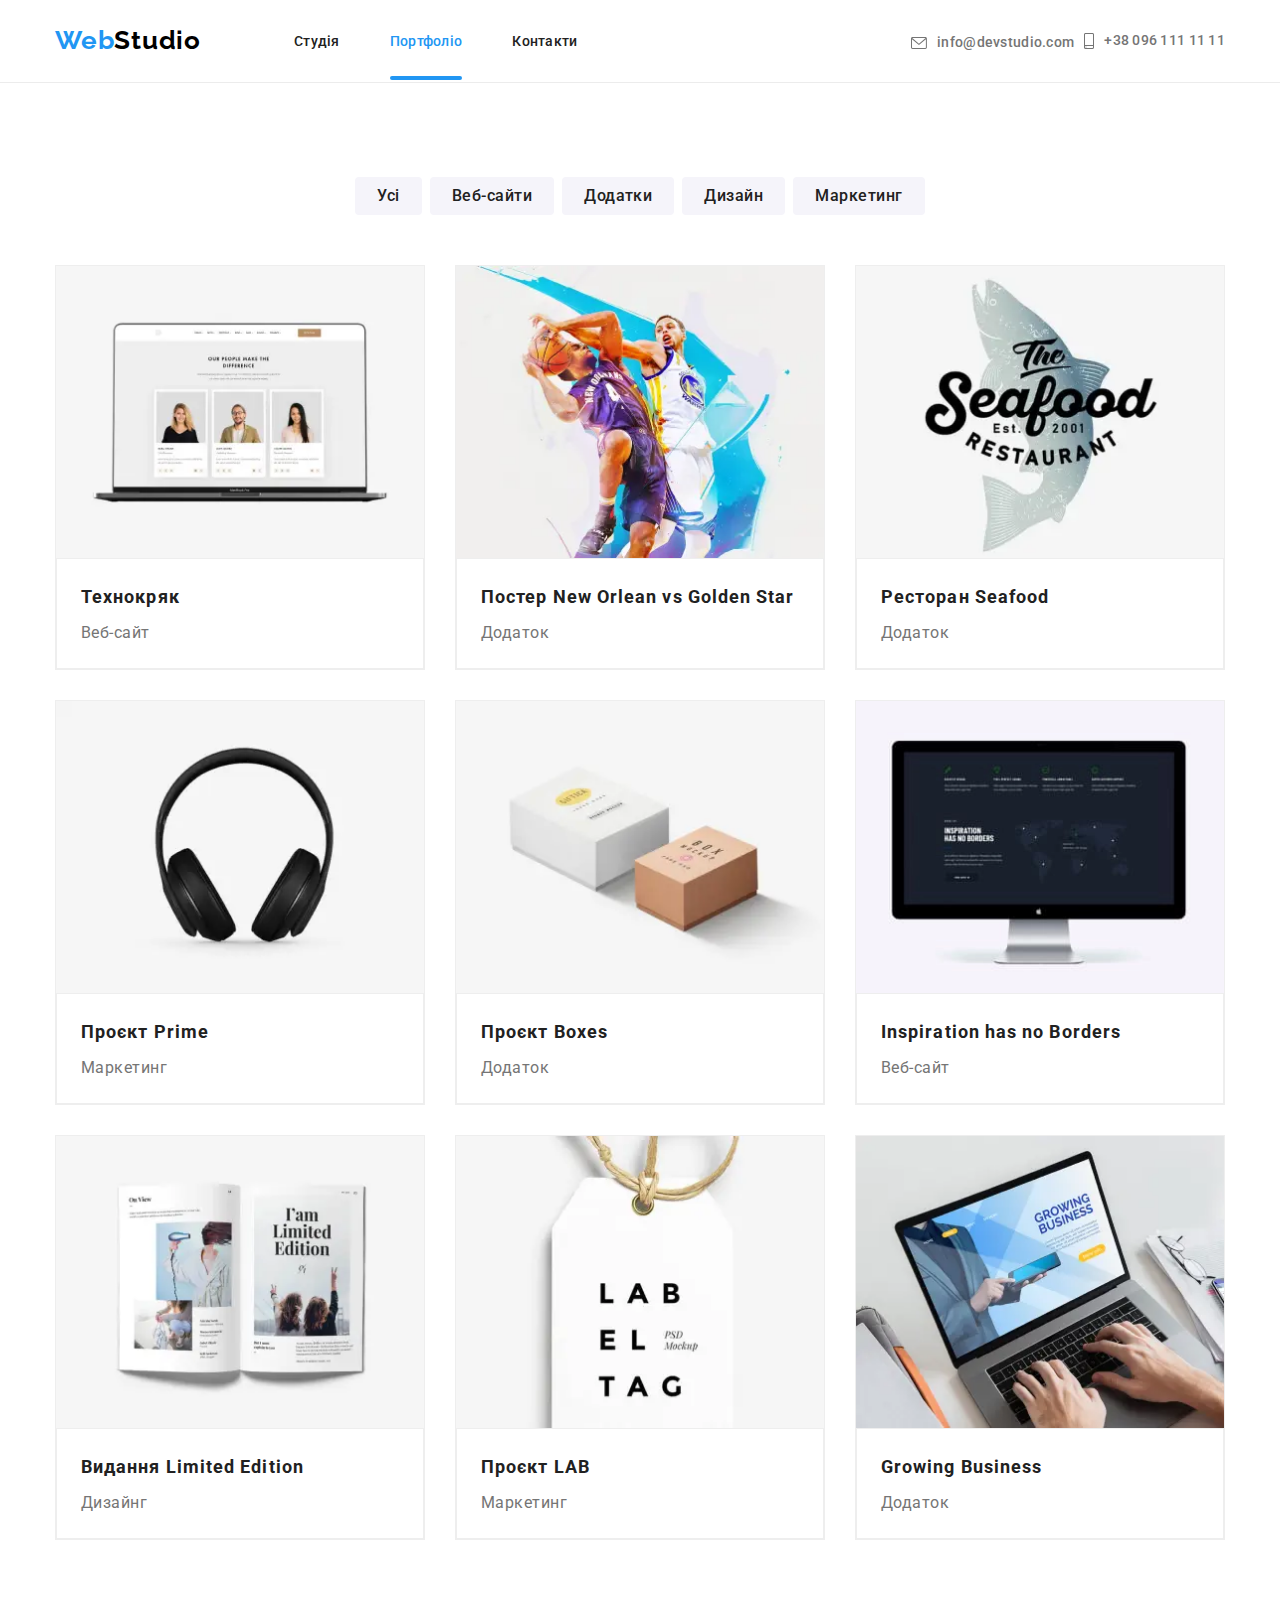
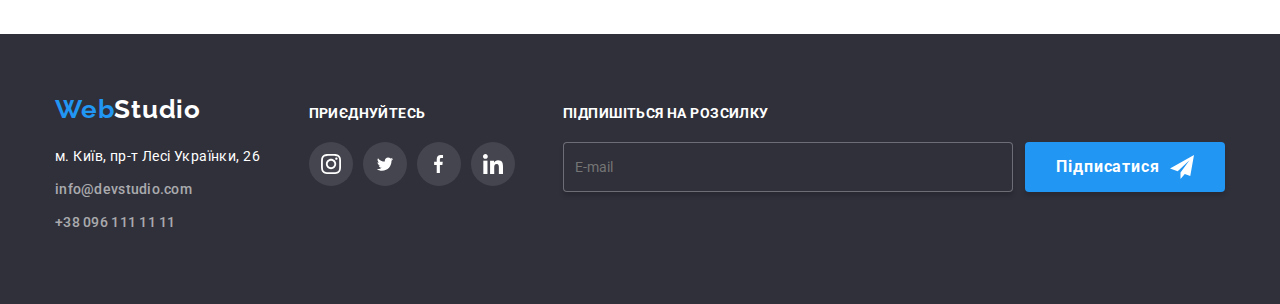
==== commit deaf24a0: "Виправлення помилок" ====
--- a/portfolio.html
+++ b/portfolio.html
@@ -616,26 +616,26 @@
       </div>
     </footer>
     <div class="mobile-menu js-menu-container">
-      <div class="container">
-        <button class="menu-button mobile-menu__button-close js-close-menu">
-          <svg class="menu-button__icon" width="40" height="40">
-            <use href="./images/icons.svg#close-icon"></use>
-          </svg>
-        </button>
-        <div class="mobile-menu__blok">
-          <nav>
-            <ul class="mobile-menu__list-nav">
-              <li class="mobile-menu__list-item">
-                <a class="link mobile-menu__link" href="./index.html">Студія</a>
-              </li>
-              <li class="mobile-menu__list-item">
-                <a class="link mobile-menu__link" href="./portfolio.html">Портфоліо</a>
-              </li>
-              <li class="mobile-menu__list-item">
-                <a class="link mobile-menu__link" href="">Контакти</a>
-              </li>
-            </ul>
-          </nav>
+      <button class="menu-button mobile-menu__button-close js-close-menu">
+        <svg class="menu-button__icon" width="40" height="40">
+          <use href="./images/icons.svg#close-icon"></use>
+        </svg>
+      </button>
+      <nav>
+        <ul class="mobile-menu__list-nav">
+          <li class="mobile-menu__list-item">
+            <a class="link mobile-menu__link" href="./index.html">Студія</a>
+          </li>
+          <li class="mobile-menu__list-item">
+            <a class="link mobile-menu__link" href="./portfolio.html">Портфоліо</a>
+          </li>
+          <li class="mobile-menu__list-item">
+            <a class="link mobile-menu__link" href="">Контакти</a>
+          </li>
+        </ul>
+      </nav>
+      <ul>
+        <li>
           <ul class="mobile-menu__list-contact">
             <li class="mobile-menu__list-item">
               <a class="link mobile-menu__link mobile-menu__number" href="tel:+380961111111"
@@ -646,14 +646,16 @@
               <a class="mobile-menu__email" href="mailto:info@devstudio.com">info@devstudio.com</a>
             </li>
           </ul>
+        </li>
+        <li>
           <ul class="mobile-menu__list-social">
-            <li><a class="link" href="./index.html">Instagram</a></li>
-            <li><a class="link" href="./portfolio.html">Twitter</a></li>
+            <li><a class="link" href="">Instagram</a></li>
+            <li><a class="link" href="">Twitter</a></li>
             <li><a class="link" href="">Facebook</a></li>
             <li><a class="link" href="">Linkedin</a></li>
           </ul>
-        </div>
-      </div>
+        </li>
+      </ul>
     </div>
     <script src="./js/mobile-menu.js"></script>
   </body>
--- a/css/main.min.css
+++ b/css/main.min.css
@@ -1 +1 @@
-:root{--shadow-color:rgba(0, 0, 0, 0.15);--backdor-color:rgba(0, 0, 0, 0.2);--animation-time: 250ms;--bezier-function:cubic-bezier(0.4, 0, 0.2, 1);--pramary-icon-color: #afb1b8;--secondery-icon-color: #fff;--pramary-ivon-color-bottom: rgba(255, 255, 255, 0.1);--background-color: #fff;--pramiry-color: #757575;--secondory-color: #212121;--secondory-color-title:#fff;--company-color: #2196F3;--footer-contact-color: rgba(255, 255, 255, 0.6);--pramiry-button-color: #fff;--secondory-button-color: #212121;--pramiry-button-background-color: #2196F3;--secondory-button-background-color: #f5f4fa}body{color:var(--pramiry-color);background-color:var(--background-color);font-family:"Roboto",sans-serif;font-size:14px;letter-spacing:.03em}img{display:block;max-width:100%;height:auto}h1,h2,h3,p,ul{list-style:none;margin:0px;padding:0px}.visually-hidden{position:absolute;white-space:nowrap;width:1px;height:1px;overflow:hidden;border:0;padding:0;clip:rect(0 0 0 0);-webkit-clip-path:inset(50%);clip-path:inset(50%);margin:-1px}.is-hidden{display:none;opacity:0;pointer-events:none;visibility:hidden}.container{margin-left:auto;margin-right:auto;outline:1px solid red;padding-left:15px;padding-right:15px}@media screen and (min-width: 480px){.container{width:480px}}@media screen and (min-width: 768px){.container{width:768px}}@media screen and (min-width: 1200px){.container{width:1200px}}@media screen and (min-width: 768px){.list{display:-webkit-box;display:-ms-flexbox;display:flex;gap:30px}}.link{color:inherit;-webkit-transition-property:color;transition-property:color;-webkit-transition-duration:var(--animation-time);transition-duration:var(--animation-time);-webkit-transition-timing-function:var(--bezier-function);transition-timing-function:var(--bezier-function);font-size:inherit;line-height:1.14;letter-spacing:.02em;text-decoration:none}.link:hover,.link:focus{color:var(--company-color);fill:currentColor}.contact{color:inherit;font-weight:500;font-style:normal}.button{cursor:pointer;background-color:var(--pramiry-button-background-color);-webkit-box-shadow:0px 4px 4px var(--shadow-color);box-shadow:0px 4px 4px var(--shadow-color);border-radius:4px;font-family:inherit;font-weight:500;font-size:16px;border-radius:4px;line-height:1.6;letter-spacing:.03em;border:none}.button__text{color:#fff;font-weight:700;font-size:16px;line-height:1.8;letter-spacing:.06em}.title{color:var(--secondory-color);font-weight:700;font-size:36px;line-height:1.16;letter-spacing:.03em}.title--center{text-align:center;margin-bottom:50px}@media screen and (max-width: 1199px){.title--center{margin-bottom:30px}}.logo{color:#000;font-family:"Raleway";font-weight:700;font-size:26px;line-height:1.2;letter-spacing:.03em;text-decoration:none}.logo__cover{color:var(--company-color)}.list-cards{-webkit-box-align:baseline;-ms-flex-align:baseline;align-items:baseline;height:auto}@media screen and (min-width: 768px){.list-cards{-ms-flex-wrap:wrap;flex-wrap:wrap}}@media screen and (min-width: 1200px){.list-cards{-ms-flex-wrap:nowrap;flex-wrap:nowrap}}@media screen and (min-width: 768px){.list-cards__card{width:calc((100% - 30px)/2)}}@media screen and (min-width: 1200px){.list-cards__card{width:calc((100% - 90px)/4)}}@media screen and (max-width: 767px){.list-cards__card:not(:last-child){margin-bottom:30px}}.list-social{display:-webkit-box;display:-ms-flexbox;display:flex;-webkit-box-pack:center;-ms-flex-pack:center;justify-content:center;gap:10px}.list-social__item{width:44px;height:44px;border-radius:50%}.link-social{-webkit-transition-property:fill,background-color;transition-property:fill,background-color;-webkit-transition-duration:var(--animation-time);transition-duration:var(--animation-time);-webkit-transition-timing-function:var(--bezier-function);transition-timing-function:var(--bezier-function);fill:var(--pramary-icon-color);display:-webkit-box;display:-ms-flexbox;display:flex;width:44px;height:44px;border-radius:50%;-webkit-box-pack:center;-ms-flex-pack:center;justify-content:center;-webkit-box-align:center;-ms-flex-align:center;align-items:center;gap:10px}.link-social:hover,.link-social:focus{background-color:var(--company-color);fill:var(--secondery-icon-color)}.form__label{font-size:12px;line-height:1.16;letter-spacing:.01em;cursor:pointer}.form__input{padding:11px 11px 11px 32px;width:100%;height:40px;border-radius:4px;border:1px solid rgba(33,33,33,.2);border-radius:4px;outline:none}.form__comment{resize:none;height:120px}.form__comment::-webkit-input-placeholder{font-size:12px;line-height:1.16;letter-spacing:.01em}.form__comment::-moz-placeholder{font-size:12px;line-height:1.16;letter-spacing:.01em}.form__comment:-ms-input-placeholder{font-size:12px;line-height:1.16;letter-spacing:.01em}.form__comment::-ms-input-placeholder{font-size:12px;line-height:1.16;letter-spacing:.01em}.form__comment::placeholder{font-size:12px;line-height:1.16;letter-spacing:.01em}.form__checkbox-icon{top:0px;left:12px}.checkbox{position:relative}.checkbox__icon{position:absolute;border:2px solid var(--secondory-color);border-radius:4px}.checkbox__input:checked+.checkbox__icon{background-color:var(--company-color);border:none}.button-close{display:-webkit-box;display:-ms-flexbox;display:flex;-webkit-box-align:center;-ms-flex-align:center;align-items:center;-webkit-box-pack:center;-ms-flex-pack:center;justify-content:center;-webkit-transition-property:fill;transition-property:fill;-webkit-transition-duration:250ms;transition-duration:250ms;-webkit-transition-timing-function:var(--bezier-function);transition-timing-function:var(--bezier-function)}.button-close:hover,.button-close:focus{fill:var(--company-color)}.menu-button{display:none;margin:0;padding:0;border:none;width:40px;height:40px;background-color:rgba(0,0,0,0)}.menu-button__icon{-webkit-transition-property:fill;transition-property:fill;-webkit-transition-duration:var(--animation-time);transition-duration:var(--animation-time);-webkit-transition-timing-function:var(--bezier-function);transition-timing-function:var(--bezier-function)}.menu-button:focus .menu-button__icon,.menu-button:hover .menu-button__icon{fill:var(--company-color)}@media screen and (max-width: 767px){.menu-button{display:-webkit-box;display:-ms-flexbox;display:flex;-webkit-box-pack:end;-ms-flex-pack:end;justify-content:flex-end}}.header{border-bottom:1px solid #ececec}.header__flex{-webkit-box-align:center;-ms-flex-align:center;align-items:center;-webkit-box-pack:justify;-ms-flex-pack:justify;justify-content:space-between}@media screen and (min-width: 768px){.header__flex{display:-webkit-box;display:-ms-flexbox;display:flex}}.header__nav{display:-webkit-box;display:-ms-flexbox;display:flex;-webkit-box-align:center;-ms-flex-align:center;align-items:center}@media screen and (max-width: 767px){.header__nav{-webkit-box-pack:justify;-ms-flex-pack:justify;justify-content:space-between}}@media screen and (min-width: 768px)and (max-width: 1199px){.header__nav{gap:88px}}@media screen and (min-width: 1200px){.header__nav{gap:93px}}.header__list{display:none;gap:50px}@media screen and (min-width: 768px){.header__list{display:-webkit-box;display:-ms-flexbox;display:flex}}.header__link{position:relative;padding-top:33px;padding-bottom:31px;color:var(--secondory-color);font-weight:500;line-height:1.14;letter-spacing:.02em}.header__link::after{display:block;position:absolute;bottom:0px;-webkit-transform:scaleX(0);transform:scaleX(0);-webkit-transition-property:-webkit-transform;transition-property:-webkit-transform;transition-property:transform;transition-property:transform, -webkit-transform;-webkit-transition-duration:250ms;transition-duration:250ms;-webkit-transition-timing-function:cubic-bezier(0.4, 0, 0.2, 1);transition-timing-function:cubic-bezier(0.4, 0, 0.2, 1);background-color:var(--company-color);border-radius:2px;width:100%;height:4px;content:""}.header__link:hover::after,.header__link:focus::after{-webkit-transform:scaleX(1);transform:scaleX(1)}.header__link--active{position:relative;padding-top:33px;padding-bottom:31px;font-weight:500;line-height:1.14;letter-spacing:.02em;color:var(--company-color)}.header__link--active::after{display:block;position:absolute;bottom:0px;background-color:var(--company-color);border-radius:2px;width:100%;height:4px;content:""}.header__logo{padding-top:24px;padding-bottom:25px}@media screen and (max-width: 767px){.header__logo{padding:16px 0}}.header__list-contact{display:none;-webkit-box-align:baseline;-ms-flex-align:baseline;align-items:baseline;fill:currentColor;font-weight:500;line-height:1.14;letter-spacing:.02em;gap:10px}@media screen and (min-width: 768px)and (max-width: 1199px){.header__list-contact{display:block}}@media screen and (min-width: 1200px){.header__list-contact{display:-webkit-box;display:-ms-flexbox;display:flex}}.header__contact{display:-webkit-box;display:-ms-flexbox;display:flex;-webkit-box-align:center;-ms-flex-align:center;align-items:center;padding-top:33px;padding-bottom:31px;gap:10px}@media screen and (min-width: 768px)and (max-width: 1199px){.header__contact{padding:5px 0px}}.hero{border:1px solid #ececec;background-image:-webkit-gradient(linear, left top, left bottom, from(rgba(47, 48, 58, 0.4)), to(rgba(47, 48, 58, 0.4))),url("../images/hero-image.jpg");background-image:linear-gradient(rgba(47, 48, 58, 0.4), rgba(47, 48, 58, 0.4)),url("../images/hero-image.jpg");background-size:cover;background-repeat:no-repeat;background-position:center;padding-bottom:200px;padding-top:200px;background-color:#2f303a}@media screen and (min-device-pixel-ratio: 2),screem and (-webkit-min-device-pixel-ratio: 2),screem and (min-resolution: 192dpi),screem and (min-resolution: 2dppx){.hero{background-image:-webkit-gradient(linear, left top, left bottom, from(rgba(47, 48, 58, 0.4)), to(rgba(47, 48, 58, 0.4))),url("../images/hero-image@2x.jpg");background-image:linear-gradient(rgba(47, 48, 58, 0.4), rgba(47, 48, 58, 0.4)),url("../images/hero-image@2x.jpg")}}@media screen and (min-width: 480px)and (max-width: 787px){.hero{background-image:-webkit-gradient(linear, left top, left bottom, from(rgba(47, 48, 58, 0.4)), to(rgba(47, 48, 58, 0.4))),url("../../images/header-image-480.jpg");background-image:linear-gradient(rgba(47, 48, 58, 0.4), rgba(47, 48, 58, 0.4)),url("../../images/header-image-480.jpg")}}@media screen and (min-width: 786px)and (max-width: 1199px){.hero{background-image:-webkit-gradient(linear, left top, left bottom, from(rgba(47, 48, 58, 0.4)), to(rgba(47, 48, 58, 0.4))),url("../../images/header-image-768.jpg");background-image:linear-gradient(rgba(47, 48, 58, 0.4), rgba(47, 48, 58, 0.4)),url("../../images/header-image-768.jpg")}}.hero__title{margin-bottom:30px;text-align:center;margin-left:auto;margin-right:auto;max-width:696px;color:#fff;font-weight:900;font-size:44px;line-height:1.4;letter-spacing:.06em;text-transform:uppercase}.hero__button{display:block;padding:0px;margin-left:auto;margin-right:auto;width:216px;height:50px}.hero__button-text{padding:10px 32px}.features{padding-top:94px;padding-bottom:0px}@media screen and (max-width: 1199px){.features{padding-top:30px;padding-bottom:60px}}.features__icon{display:-webkit-box;display:-ms-flexbox;display:flex;-webkit-box-pack:center;-ms-flex-pack:center;justify-content:center;-webkit-box-align:center;-ms-flex-align:center;align-items:center;height:auto;margin-bottom:30px}.features__title{margin-bottom:10px;color:var(--secondory-color);font-weight:700;font-size:inherit;line-height:1.14;letter-spacing:.03em;text-transform:uppercase}@media screen and (max-width: 768px){.features__title{text-align:center}}.features__text{line-height:1.71}.development{padding-top:94px;padding-bottom:94px}@media screen and (max-width: 1199px){.development{display:none}}.development__item{position:relative}.development__label{position:absolute;bottom:0px;left:0px;padding-top:27px;background-color:rgba(47,48,58,.8);width:370px;height:70px}.development__title{text-align:center;font-weight:700;font-size:14px;line-height:1.14em;text-transform:uppercase;color:var(--secondory-color-title)}.employee{background-color:#f5f4fa;padding-top:94px;padding-bottom:94px}@media screen and (max-width: 1199px){.employee{padding-top:60px;padding-bottom:60px}}.employee__cart{background-color:var(--background-color);-webkit-box-shadow:0px 1px 3px rgba(0,0,0,.12),0px 1px 1px rgba(0,0,0,.14),0px 2px 1px rgba(0,0,0,.2);box-shadow:0px 1px 3px rgba(0,0,0,.12),0px 1px 1px rgba(0,0,0,.14),0px 2px 1px rgba(0,0,0,.2);border-radius:0px 0px 4px 4px}@media screen and (min-width: 768px){.employee__cart{width:354px}}@media screen and (min-width: 1200px){.employee__cart{width:270px}}.employee__label{text-align:center;padding-top:30px;padding-bottom:30px}@media screen and (max-width: 1199px){.employee__label{padding-bottom:24px}}.employee__title{margin-bottom:10px;color:var(--secondory-color);font-weight:500;font-size:16px;line-height:1.19;letter-spacing:.03em}.employee__text{line-height:1.71}.employee__list{margin-top:16px}.clients{padding-top:94px;padding-bottom:94px}@media screen and (max-width: 1199px){.clients{padding-top:60px;padding-bottom:60px}}.clients__list{display:-webkit-box;display:-ms-flexbox;display:flex;gap:30px;-ms-flex-wrap:nowrap;flex-wrap:nowrap;-webkit-box-pack:center;-ms-flex-pack:center;justify-content:center}@media screen and (max-width: 1199px){.clients__list{-ms-flex-wrap:wrap;flex-wrap:wrap}}@media screen and (max-width: 480px){.clients__item{-ms-flex-preferred-size:calc((100% - 30px)/2);flex-basis:calc((100% - 30px)/2)}}@media screen and (max-width: 768px){.clients__item{-ms-flex-preferred-size:calc((100% - 60px)/3);flex-basis:calc((100% - 60px)/3)}}.clients__link{display:-webkit-box;display:-ms-flexbox;display:flex;-webkit-box-pack:center;-ms-flex-pack:center;justify-content:center;-webkit-box-align:center;-ms-flex-align:center;align-items:center;-webkit-transition-property:fill,border-color;transition-property:fill,border-color;-webkit-transition-duration:250ms;transition-duration:250ms;-webkit-transition-timing-function:var(--bezier-function);transition-timing-function:var(--bezier-function);fill:var(--pramary-icon-color);width:170px;height:92px;border:1px solid #afb1b8;border-radius:4px}.clients__link:hover,.clients__link:focus{border-color:var(--company-color);fill:var(--company-color)}.footer{padding-top:60px;padding-bottom:60px;background-color:#2f303a}.footer__item{margin-bottom:9px}.footer__text{color:#fff;font-style:inherit;font-style:normal}.footer__link-social{background-color:rgba(255,255,255,.1);fill:#fff}.footer__contact{display:-webkit-inline-box;display:-ms-inline-flexbox;display:inline-flex;-webkit-box-orient:vertical;-webkit-box-direction:normal;-ms-flex-direction:column;flex-direction:column;color:rgba(255,255,255,.6);margin-left:auto;margin-right:auto;font-weight:400;line-height:1.7;letter-spacing:.03em}@media screen and (max-width: 1199px){.footer__contact{text-align:center;margin-bottom:60px}}@media screen and (max-width: 767px){.footer__contact{display:block}}@media screen and (min-width: 768px)and (max-width: 1199px){.footer__contact{margin-left:61px;margin-right:165px}}@media screen and (min-width: 1200px){.footer__contact{margin-left:0;margin-right:70px}}.footer__logo{margin-bottom:20px;color:#fff;margin-bottom:20px}.footer__title{margin-bottom:20px;color:#fff;font-size:14px;font-weight:700;line-height:1.14;letter-spacing:.03em;text-transform:uppercase}.footer__social{-webkit-box-orient:vertical;-webkit-box-direction:normal;-ms-flex-direction:column;flex-direction:column}@media screen and (max-width: 1199px){.footer__social{text-align:center}}@media screen and (max-width: 767px){.footer__social{margin-left:auto;margin-right:auto;margin-bottom:60px}}@media screen and (min-width: 768px){.footer__social{display:-webkit-inline-box;display:-ms-inline-flexbox;display:inline-flex}}@media screen and (min-width: 1200px){.footer__social{margin-right:93px}}.footer__subscription{-webkit-box-orient:vertical;-webkit-box-direction:normal;-ms-flex-direction:column;flex-direction:column}@media screen and (max-width: 1199px){.footer__subscription{text-align:center;margin-left:auto;margin-right:auto}}@media screen and (min-width: 1200px){.footer__subscription{display:-webkit-inline-box;display:-ms-inline-flexbox;display:inline-flex}}.footer__form{-webkit-box-align:baseline;-ms-flex-align:baseline;align-items:baseline;-ms-flex-wrap:wrap;flex-wrap:wrap}@media screen and (min-width: 1200px){.footer__form{display:-webkit-box;display:-ms-flexbox;display:flex}}.footer__input{color:#fff;padding:11px;background-color:#2f303a;-webkit-box-shadow:0px 4px 4px rgba(0,0,0,.15);box-shadow:0px 4px 4px rgba(0,0,0,.15);outline:none;border-radius:4px;border:1px solid rgba(255,255,255,.3);width:358px;height:50px}.footer__button{display:-webkit-box;display:-ms-flexbox;display:flex;-webkit-box-align:center;-ms-flex-align:center;align-items:center;-webkit-box-pack:center;-ms-flex-pack:center;justify-content:center;margin-top:12px;width:200px;height:50px;margin-left:12px}@media screen and (max-width: 1199px){.footer__button{margin-left:auto;margin-right:auto}}.footer__icon{margin-left:10px;fill:#fff}.backdoor{position:fixed;opacity:1;-webkit-transition-property:opacity,visibility;transition-property:opacity,visibility;-webkit-transition-duration:250ms;transition-duration:250ms;-webkit-transition-timing-function:var(--bezier-function);transition-timing-function:var(--bezier-function);left:0px;top:0px;width:100%;height:100%;background-color:var(--backdor-color);overflow-y:scroll}@media screen and (max-width: 767px){.backdoor{padding:93px 15px}}.modal{position:absolute;-webkit-transition-property:border-color,visibility;transition-property:border-color,visibility;-webkit-transition-duration:var(--animation-time);transition-duration:var(--animation-time);-webkit-transition-timing-function:var(--bezier-function);transition-timing-function:var(--bezier-function);top:50%;left:50%;-webkit-transform:translate(-50%, -50%);transform:translate(-50%, -50%);z-index:3;width:528px;height:581px;background-color:var(--background-color)}@media screen and (max-width: 1199px){.modal{width:450px;height:609px}}.modal__form{margin:40px}.modal__title{margin-bottom:12px;font-size:20px;line-height:1.15}.modal__field{position:relative;margin-bottom:10px}.modal__label{display:block;margin-bottom:4px}.modal__input{cursor:pointer;-webkit-transition-property:border-color;transition-property:border-color;-webkit-transition-duration:var(--animation-time);transition-duration:var(--animation-time);-webkit-transition-timing-function:var(--bezier-function);transition-timing-function:var(--bezier-function)}.modal__input:hover,.modal__input:focus{border-color:var(--company-color)}.modal__icon{-webkit-transition-property:fill;transition-property:fill;-webkit-transition-duration:var(--animation-time);transition-duration:var(--animation-time);-webkit-transition-timing-function:var(--bezier-function);transition-timing-function:var(--bezier-function);position:absolute;left:12px;top:28px;cursor:pointer}.modal__input:hover~.modal__icon,.modal__input:focus~.modal__icon{fill:var(--company-color)}.modal__link{color:var(--company-color);cursor:pointer}.modal__buttom{display:block;margin-left:auto;margin-right:auto;width:200px;height:50px}.modal__checkbox{margin-bottom:30px}.modal__checkbox-icon{-webkit-appearance:none;-moz-appearance:none;appearance:none;top:50%;-webkit-transform:translateY(-50%);transform:translateY(-50%);left:0px}.modal__text{text-align:center;line-height:1.71;margin-left:18px;cursor:pointer}@media screen and (max-width: 1199px){.modal__text{font-size:12px;line-height:1.16}}.modal__comment{margin-bottom:10px}.modal__button-close{position:absolute;border-radius:50%;right:8px;top:8px;width:30px;height:30px;background-color:var(--background-color);cursor:pointer}.modal__button-close:hover,.modal__button-close:focus{fill:var(--company-color)}.project{padding-top:94px;padding-bottom:94px}@media screen and (max-width: 1199px){.project{padding-top:60px;padding-bottom:60px}}.project__list-button{display:-webkit-box;display:-ms-flexbox;display:flex;-ms-flex-wrap:wrap;flex-wrap:wrap;gap:8px;margin-bottom:56px}@media screen and (min-width: 768px){.project__list-button{-webkit-box-pack:center;-ms-flex-pack:center;justify-content:center}}@media screen and (max-width: 767px){.project__list-button{margin-bottom:40px}}@media screen and (min-width: 1199px){.project__list-button{margin-bottom:30px}}.project__button{-webkit-transition-property:background-color,-webkit-box-shadow;transition-property:background-color,-webkit-box-shadow;transition-property:background-color,box-shadow;transition-property:background-color,box-shadow,-webkit-box-shadow;-webkit-transition-duration:var(--animation-time);transition-duration:var(--animation-time);-webkit-transition-timing-function:var(--bezier-function);transition-timing-function:var(--bezier-function);color:var(--secondory-button-color);background-color:var(--secondory-button-background-color);background-color:#f5f4fa;border-radius:4px;padding:6px 22px;border:none}.project__button-text{-webkit-transition-property:color;transition-property:color;-webkit-transition-duration:var(--animation-time);transition-duration:var(--animation-time);-webkit-transition-timing-function:var(--bezier-function);transition-timing-function:var(--bezier-function);font-weight:500;font-size:16px;line-height:1.6;text-align:center;letter-spacing:.03em;color:#212121}.project__button:hover,.project__button:focus{background-color:var(--pramiry-button-background-color);-webkit-box-shadow:0px 3px 1px rgba(0,0,0,.1),0px 1px 2px rgba(0,0,0,.08),0px 2px 2px rgba(0,0,0,.12);box-shadow:0px 3px 1px rgba(0,0,0,.1),0px 1px 2px rgba(0,0,0,.08),0px 2px 2px rgba(0,0,0,.12)}.project__button:hover .project__button-text,.project__button:focus .project__button-text{color:var(--pramiry-button-color)}.project__list-cards{-ms-flex-wrap:wrap;flex-wrap:wrap}.project__card{position:relative;overflow:hidden;-webkit-transition-property:-webkit-box-shadow;transition-property:-webkit-box-shadow;transition-property:box-shadow;transition-property:box-shadow, -webkit-box-shadow;-webkit-transition-duration:var(--animation-time);transition-duration:var(--animation-time);-webkit-transition-timing-function:var(--bezier-function);transition-timing-function:var(--bezier-function);background-color:var(--background-color);border:1px solid #eee}@media screen and (min-width: 768px){.project__card{width:calc((100% - 30px)/2)}}@media screen and (min-width: 1200px){.project__card{width:calc((100% - 60px)/3)}}@media screen and (max-width: 767px){.project__card:not(:last-child){margin-bottom:30px}}.project__card:focus,.project__card:hover{-webkit-box-shadow:0px 1px 1px rgba(0,0,0,.12),0px 4px 4px rgba(0,0,0,.06),1px 4px 6px rgba(0,0,0,.16);box-shadow:0px 1px 1px rgba(0,0,0,.12),0px 4px 4px rgba(0,0,0,.06),1px 4px 6px rgba(0,0,0,.16)}.project__link{overflow:hidden;text-decoration:none}.project__description{position:absolute;left:0px;top:0px;width:100%;height:100%;-webkit-transform:translateY(100%);transform:translateY(100%);-webkit-transition-property:-webkit-transform;transition-property:-webkit-transform;transition-property:transform;transition-property:transform, -webkit-transform;-webkit-transition-duration:var(--animation-time);transition-duration:var(--animation-time);-webkit-transition-timing-function:var(--bezier-function);transition-timing-function:var(--bezier-function);background-color:rgba(33,150,243,.9)}.project__description-text{display:block;font-size:18px;line-height:1.55em;letter-spacing:.03em;color:#fff;margin:63px 24px}@media screen and (max-width: 767px){.project__description-text{margin:77px 24px}}@media screen and (min-width: 767px)and (max-width: 1199px){.project__description-text{margin:49px 24px}}.project__link:hover .project__description,.project__link:focus .project__description{-webkit-transform:translateY(0%);transform:translateY(0%)}.project__text{position:relative;z-index:1;padding:20px 24px;border:1px solid #eee;background-color:var(--background-color)}.project__title{margin-bottom:4px;color:var(--secondory-button-color);font-weight:700;font-size:18px;line-height:2;letter-spacing:.06em}.project__subtitle{color:var(--pramiry-color);font-size:16px;line-height:1.8;letter-spacing:.03em}.mobile-menu{display:none;position:fixed;width:100%;height:100%;top:0;left:0;background-color:#fff;overflow:scroll;z-index:999}.mobile-menu__blok{margin:40px 25px}.mobile-menu.is-open{display:block}.mobile-menu__button-close{position:absolute;top:10px;right:15px;-webkit-transition-property:fill;transition-property:fill;-webkit-transition-duration:var(--animation-time);transition-duration:var(--animation-time);-webkit-transition-timing-function:var(--bezier-function);transition-timing-function:var(--bezier-function)}.mobile-menu__button-close:focus,.mobile-menu__button-close:hover{fill:var(--company-color)}.mobile-menu__list-nav{margin-bottom:302px}.mobile-menu__list-item:not(:last-child){margin-bottom:32px}.mobile-menu__list-contact{font-weight:500;font-size:24px;line-height:1.16;margin-bottom:64px}.mobile-menu__list-social{display:-webkit-inline-box;display:-ms-inline-flexbox;display:inline-flex;-ms-flex-wrap:wrap;flex-wrap:wrap;gap:10px;font-weight:500;font-size:18px;line-height:1.22;color:var(--company-color)}.mobile-menu__list-social :not(:last-child) ::after{content:" ";border:1px solid rgba(33,33,33,.2);margin-left:10px}.mobile-menu__link{font-size:40px;font-weight:500;line-height:1.17;color:var(--secondory-color)}.mobile-menu__number{font-size:34px;color:var(--company-color)}.mobile-menu__email{text-decoration:none;color:var(--pramiry-color)}/*# sourceMappingURL=main.min.css.map */+:root{--shadow-color:rgba(0, 0, 0, 0.15);--backdor-color:rgba(0, 0, 0, 0.2);--animation-time: 250ms;--bezier-function:cubic-bezier(0.4, 0, 0.2, 1);--pramary-icon-color: #afb1b8;--secondery-icon-color: #fff;--pramary-ivon-color-bottom: rgba(255, 255, 255, 0.1);--background-color: #fff;--pramiry-color: #757575;--secondory-color: #212121;--secondory-color-title:#fff;--company-color: #2196F3;--footer-contact-color: rgba(255, 255, 255, 0.6);--pramiry-button-color: #fff;--secondory-button-color: #212121;--pramiry-button-background-color: #2196F3;--secondory-button-background-color: #f5f4fa}body{color:var(--pramiry-color);background-color:var(--background-color);font-family:"Roboto",sans-serif;font-size:14px;letter-spacing:.03em}img{display:block;max-width:100%;height:auto}h1,h2,h3,p,ul{list-style:none;margin:0px;padding:0px}.visually-hidden{position:absolute;white-space:nowrap;width:1px;height:1px;overflow:hidden;border:0;padding:0;clip:rect(0 0 0 0);-webkit-clip-path:inset(50%);clip-path:inset(50%);margin:-1px}.is-hidden{display:none;opacity:0;pointer-events:none;visibility:hidden}.container{margin-left:auto;margin-right:auto;padding-left:15px;padding-right:15px}@media screen and (min-width: 480px){.container{width:480px}}@media screen and (min-width: 768px){.container{width:768px}}@media screen and (min-width: 1200px){.container{width:1200px}}@media screen and (min-width: 768px){.list{display:-webkit-box;display:-ms-flexbox;display:flex;gap:30px}}.link{color:inherit;-webkit-transition-property:color;transition-property:color;-webkit-transition-duration:var(--animation-time);transition-duration:var(--animation-time);-webkit-transition-timing-function:var(--bezier-function);transition-timing-function:var(--bezier-function);font-size:inherit;line-height:1.14;letter-spacing:.02em;text-decoration:none}.link:hover,.link:focus{color:var(--company-color);fill:currentColor}.contact{font-weight:500;font-size:12px;line-height:1.16;color:inherit;font-style:normal}@media screen and (min-width: 1200px){.contact{font-size:14px;line-height:1.14}}.button{cursor:pointer;background-color:var(--pramiry-button-background-color);-webkit-box-shadow:0px 4px 4px var(--shadow-color);box-shadow:0px 4px 4px var(--shadow-color);border-radius:4px;font-family:inherit;font-weight:500;font-size:16px;border-radius:4px;line-height:1.6;letter-spacing:.03em;border:none}.button__text{color:#fff;font-weight:700;font-size:16px;line-height:1.8;letter-spacing:.06em}.title{color:var(--secondory-color);font-weight:700;font-size:28px;line-height:1.17;letter-spacing:.03em}@media screen and (min-width: 1200px){.title{font-size:36px;line-height:1.16}}.title--center{text-align:center;margin-bottom:50px}@media screen and (max-width: 1199px){.title--center{margin-bottom:30px}}.logo{color:#000;font-family:"Raleway";font-weight:700;font-size:26px;line-height:1.2;letter-spacing:.03em;text-decoration:none}.logo__cover{color:var(--company-color)}.list-cards{-webkit-box-align:baseline;-ms-flex-align:baseline;align-items:baseline;height:auto}@media screen and (min-width: 768px){.list-cards{-ms-flex-wrap:wrap;flex-wrap:wrap}}@media screen and (min-width: 1200px){.list-cards{-ms-flex-wrap:nowrap;flex-wrap:nowrap}}@media screen and (min-width: 768px){.list-cards__card{width:calc((100% - 30px)/2)}}@media screen and (min-width: 1200px){.list-cards__card{width:calc((100% - 90px)/4)}}@media screen and (max-width: 767px){.list-cards__card:not(:last-child){margin-bottom:30px}}.list-social{display:-webkit-box;display:-ms-flexbox;display:flex;-webkit-box-pack:center;-ms-flex-pack:center;justify-content:center;gap:10px}.list-social__item{width:44px;height:44px;border-radius:50%}.link-social{-webkit-transition-property:fill,background-color;transition-property:fill,background-color;-webkit-transition-duration:var(--animation-time);transition-duration:var(--animation-time);-webkit-transition-timing-function:var(--bezier-function);transition-timing-function:var(--bezier-function);fill:var(--pramary-icon-color);display:-webkit-box;display:-ms-flexbox;display:flex;width:44px;height:44px;border-radius:50%;-webkit-box-pack:center;-ms-flex-pack:center;justify-content:center;-webkit-box-align:center;-ms-flex-align:center;align-items:center;gap:10px}.link-social:hover,.link-social:focus{background-color:var(--company-color);fill:var(--secondery-icon-color)}.form__label{font-size:12px;line-height:1.16;letter-spacing:.01em;cursor:pointer}.form__input{padding:11px 11px 11px 32px;width:100%;height:40px;border-radius:4px;border:1px solid rgba(33,33,33,.2);border-radius:4px;outline:none}.form__comment{resize:none;height:120px}.form__comment::-webkit-input-placeholder{font-size:12px;line-height:1.16;letter-spacing:.01em}.form__comment::-moz-placeholder{font-size:12px;line-height:1.16;letter-spacing:.01em}.form__comment:-ms-input-placeholder{font-size:12px;line-height:1.16;letter-spacing:.01em}.form__comment::-ms-input-placeholder{font-size:12px;line-height:1.16;letter-spacing:.01em}.form__comment::placeholder{font-size:12px;line-height:1.16;letter-spacing:.01em}.form__checkbox-icon{top:0px;left:12px}.checkbox{position:relative}.checkbox__icon{position:absolute;border:2px solid var(--secondory-color);border-radius:4px}.checkbox__input:checked+.checkbox__icon{background-color:var(--company-color);border:none}.button-close{display:-webkit-box;display:-ms-flexbox;display:flex;-webkit-box-align:center;-ms-flex-align:center;align-items:center;-webkit-box-pack:center;-ms-flex-pack:center;justify-content:center;-webkit-transition-property:fill;transition-property:fill;-webkit-transition-duration:250ms;transition-duration:250ms;-webkit-transition-timing-function:var(--bezier-function);transition-timing-function:var(--bezier-function)}.button-close:hover,.button-close:focus{fill:var(--company-color)}.menu-button{display:none;margin:0;padding:0;border:none;width:40px;height:40px;background-color:rgba(0,0,0,0)}.menu-button__icon{-webkit-transition-property:fill;transition-property:fill;-webkit-transition-duration:var(--animation-time);transition-duration:var(--animation-time);-webkit-transition-timing-function:var(--bezier-function);transition-timing-function:var(--bezier-function)}.menu-button:focus .menu-button__icon,.menu-button:hover .menu-button__icon{fill:var(--company-color)}@media screen and (max-width: 767px){.menu-button{display:-webkit-box;display:-ms-flexbox;display:flex;-webkit-box-pack:end;-ms-flex-pack:end;justify-content:flex-end}}.header{border-bottom:1px solid #ececec}.header__flex{-webkit-box-align:center;-ms-flex-align:center;align-items:center;-webkit-box-pack:justify;-ms-flex-pack:justify;justify-content:space-between}@media screen and (min-width: 768px){.header__flex{display:-webkit-box;display:-ms-flexbox;display:flex}}.header__nav{display:-webkit-box;display:-ms-flexbox;display:flex;-webkit-box-align:center;-ms-flex-align:center;align-items:center}@media screen and (max-width: 767px){.header__nav{-webkit-box-pack:justify;-ms-flex-pack:justify;justify-content:space-between}}@media screen and (min-width: 768px)and (max-width: 1199px){.header__nav{gap:88px}}@media screen and (min-width: 1200px){.header__nav{gap:93px}}.header__list{display:none;gap:50px}@media screen and (min-width: 768px){.header__list{display:-webkit-box;display:-ms-flexbox;display:flex}}.header__link{position:relative;padding-top:33px;padding-bottom:31px;color:var(--secondory-color);font-weight:500;line-height:1.14;letter-spacing:.02em}.header__link::after{display:block;position:absolute;bottom:0px;-webkit-transform:scaleX(0);transform:scaleX(0);-webkit-transition-property:-webkit-transform;transition-property:-webkit-transform;transition-property:transform;transition-property:transform, -webkit-transform;-webkit-transition-duration:250ms;transition-duration:250ms;-webkit-transition-timing-function:cubic-bezier(0.4, 0, 0.2, 1);transition-timing-function:cubic-bezier(0.4, 0, 0.2, 1);background-color:var(--company-color);border-radius:2px;width:100%;height:4px;content:""}.header__link:hover::after,.header__link:focus::after{-webkit-transform:scaleX(1);transform:scaleX(1)}.header__link--active{position:relative;padding-top:33px;padding-bottom:31px;font-weight:500;line-height:1.14;letter-spacing:.02em;color:var(--company-color)}.header__link--active::after{display:block;position:absolute;bottom:0px;background-color:var(--company-color);border-radius:2px;width:100%;height:4px;content:""}.header__logo{padding-top:24px;padding-bottom:25px}@media screen and (max-width: 767px){.header__logo{padding:16px 0}}.header__list-contact{display:none;-webkit-box-align:baseline;-ms-flex-align:baseline;align-items:baseline;fill:currentColor;font-weight:500;line-height:1.14;letter-spacing:.02em;gap:10px}@media screen and (min-width: 768px)and (max-width: 1199px){.header__list-contact{display:block}}@media screen and (min-width: 1200px){.header__list-contact{display:-webkit-box;display:-ms-flexbox;display:flex}}.header__contact{display:-webkit-box;display:-ms-flexbox;display:flex;-webkit-box-align:center;-ms-flex-align:center;align-items:center;padding-top:33px;padding-bottom:31px;gap:10px}@media screen and (min-width: 768px)and (max-width: 1199px){.header__contact{padding:5px 0px}}.hero{border:1px solid #ececec;background-image:-webkit-gradient(linear, left top, left bottom, from(rgba(47, 48, 58, 0.4)), to(rgba(47, 48, 58, 0.4))),url("../images/hero-image.jpg");background-image:linear-gradient(rgba(47, 48, 58, 0.4), rgba(47, 48, 58, 0.4)),url("../images/hero-image.jpg");background-size:cover;background-repeat:no-repeat;background-position:center;padding:118px 0;background-color:#2f303a}@media screen and (min-device-pixel-ratio: 2),screem and (-webkit-min-device-pixel-ratio: 2),screem and (min-resolution: 192dpi),screem and (min-resolution: 2dppx){.hero{background-image:-webkit-gradient(linear, left top, left bottom, from(rgba(47, 48, 58, 0.4)), to(rgba(47, 48, 58, 0.4))),url("../images/hero-image@2x.jpg");background-image:linear-gradient(rgba(47, 48, 58, 0.4), rgba(47, 48, 58, 0.4)),url("../images/hero-image@2x.jpg")}}@media screen and (max-width: 767px){.hero{background-image:-webkit-gradient(linear, left top, left bottom, from(rgba(47, 48, 58, 0.4)), to(rgba(47, 48, 58, 0.4))),url("../images/header-image-480.jpg");background-image:linear-gradient(rgba(47, 48, 58, 0.4), rgba(47, 48, 58, 0.4)),url("../images/header-image-480.jpg")}}@media screen and (min-width: 768px)and (max-width: 1199px){.hero{background-image:-webkit-gradient(linear, left top, left bottom, from(rgba(47, 48, 58, 0.4)), to(rgba(47, 48, 58, 0.4))),url("../images/header-image-768.jpg");background-image:linear-gradient(rgba(47, 48, 58, 0.4), rgba(47, 48, 58, 0.4)),url("../images/header-image-768.jpg")}}@media screen and (min-widht: 1200px){.hero{padding:200px}}.hero__title{margin-bottom:30px;text-align:center;margin-left:auto;margin-right:auto;max-width:696px;color:#fff;font-weight:900;font-size:44px;line-height:1.36;letter-spacing:.06em;text-transform:uppercase}@media screen and (min-width: 768px)and (max-width: 1199px){.hero__title{margin-left:189px;margin-right:189px}}@media screen and (max-width: 1199px){.hero__title{font-size:26px;line-height:1.6}}.hero__button{display:block;padding:0px;margin-left:auto;margin-right:auto;width:216px;height:50px}.hero__button-text{padding:10px 32px}.features{padding:60px 0}@media screen and (min-width: 1200px){.features{padding:94px 0}}.features__icon{display:-webkit-box;display:-ms-flexbox;display:flex;-webkit-box-pack:center;-ms-flex-pack:center;justify-content:center;-webkit-box-align:center;-ms-flex-align:center;align-items:center;margin-bottom:30px;max-width:450px;height:120px;background:#f5f4fa;border-radius:4px}@media screen and (min-width: 768px){.features__icon{width:354px}}@media screen and (min-width: 1200px){.features__icon{width:270px}}.features__title{margin-bottom:10px;color:var(--secondory-color);font-weight:700;font-size:inherit;line-height:1.14;letter-spacing:.03em;text-transform:uppercase}@media screen and (max-width: 768px){.features__title{text-align:center}}.features__text{line-height:1.71}.development{padding-top:94px;padding-bottom:94px}@media screen and (max-width: 1199px){.development{display:none}}.development__item{position:relative}.development__label{position:absolute;bottom:0px;left:0px;padding-top:27px;background-color:rgba(47,48,58,.8);width:370px;height:70px}.development__title{text-align:center;font-weight:700;font-size:14px;line-height:1.14em;text-transform:uppercase;color:var(--secondory-color-title)}.employee{background-color:#f5f4fa;padding:60px 0}@media screen and (min-width: 1200px){.employee{padding:94px 0}}.employee__cart{background-color:var(--background-color);-webkit-box-shadow:0px 1px 3px rgba(0,0,0,.12),0px 1px 1px rgba(0,0,0,.14),0px 2px 1px rgba(0,0,0,.2);box-shadow:0px 1px 3px rgba(0,0,0,.12),0px 1px 1px rgba(0,0,0,.14),0px 2px 1px rgba(0,0,0,.2);border-radius:0px 0px 4px 4px}@media screen and (min-width: 768px){.employee__cart{width:354px}}@media screen and (min-width: 1200px){.employee__cart{width:270px}}.employee__label{text-align:center;padding-top:30px;padding-bottom:30px}@media screen and (max-width: 1199px){.employee__label{padding-bottom:24px}}.employee__title{margin-bottom:10px;color:var(--secondory-color);font-weight:500;font-size:16px;line-height:1.19;letter-spacing:.03em}.employee__text{line-height:1.71}.employee__list{margin-top:16px}.clients{padding:60px 0}@media screen and (min-width: 1200px){.clients{padding:94px 0}}.clients__list{display:-webkit-box;display:-ms-flexbox;display:flex;gap:30px;-ms-flex-wrap:nowrap;flex-wrap:nowrap;-webkit-box-pack:center;-ms-flex-pack:center;justify-content:center}@media screen and (max-width: 1199px){.clients__list{-ms-flex-wrap:wrap;flex-wrap:wrap}}.clients__item{-ms-flex-preferred-size:calc((100% - 150px)/6);flex-basis:calc((100% - 150px)/6)}@media screen and (max-width: 767px){.clients__item{-ms-flex-preferred-size:calc((100% - 30px)/2);flex-basis:calc((100% - 30px)/2)}}@media screen and (min-width: 768px)and (max-width: 1199px){.clients__item{-ms-flex-preferred-size:calc((100% - 60px)/3);flex-basis:calc((100% - 60px)/3)}}.clients__link{display:-webkit-box;display:-ms-flexbox;display:flex;-webkit-box-pack:center;-ms-flex-pack:center;justify-content:center;-webkit-box-align:center;-ms-flex-align:center;align-items:center;height:92px;-webkit-transition-property:fill,border-color;transition-property:fill,border-color;-webkit-transition-duration:250ms;transition-duration:250ms;-webkit-transition-timing-function:var(--bezier-function);transition-timing-function:var(--bezier-function);fill:var(--pramary-icon-color);border:1px solid #afb1b8;border-radius:4px}.clients__link:hover,.clients__link:focus{border-color:var(--company-color);fill:var(--company-color)}.footer{padding:60px 0;background-color:#2f303a}.footer__container{display:-webkit-box;display:-ms-flexbox;display:flex;-ms-flex-wrap:wrap;flex-wrap:wrap;-ms-flex-pack:distribute;justify-content:space-around;-webkit-box-align:baseline;-ms-flex-align:baseline;align-items:baseline}@media screen and (max-width: 767px){.footer__container{-webkit-box-align:center;-ms-flex-align:center;align-items:center;-webkit-box-orient:vertical;-webkit-box-direction:normal;-ms-flex-direction:column;flex-direction:column}}@media screen and (min-width: 1200px){.footer__container{-webkit-box-pack:justify;-ms-flex-pack:justify;justify-content:space-between}}.footer__item{margin-bottom:9px}.footer__text{color:#fff;font-style:inherit;font-style:normal}.footer__link-social{background-color:rgba(255,255,255,.1);fill:#fff}.footer__contact{color:rgba(255,255,255,.6);font-weight:400;line-height:1.7;letter-spacing:.03em}@media screen and (max-width: 1199px){.footer__contact{text-align:center;margin-bottom:60px}}.footer__logo{display:block;color:#fff;margin-bottom:20px}.footer__title{margin-bottom:20px;color:#fff;font-size:14px;font-weight:700;line-height:1.14;letter-spacing:.03em;text-transform:uppercase}@media screen and (max-width: 1199px){.footer__social{text-align:center}}@media screen and (max-width: 767px){.footer__social{margin-bottom:60px}}.footer__subscription{-webkit-box-orient:vertical;-webkit-box-direction:normal;-ms-flex-direction:column;flex-direction:column}@media screen and (max-width: 1199px){.footer__subscription{text-align:center}}.footer__form{display:-webkit-box;display:-ms-flexbox;display:flex;-ms-flex-wrap:wrap;flex-wrap:wrap}@media screen and (max-width: 1199px){.footer__form{-webkit-box-orient:vertical;-webkit-box-direction:normal;-ms-flex-direction:column;flex-direction:column;-webkit-box-align:center;-ms-flex-align:center;align-items:center}}.footer__input{color:#fff;padding:11px;background-color:#2f303a;-webkit-box-shadow:0px 4px 4px rgba(0,0,0,.15);box-shadow:0px 4px 4px rgba(0,0,0,.15);outline:none;border-radius:4px;border:1px solid rgba(255,255,255,.3);width:100%;height:50px}@media screen and (min-width: 480px){.footer__input{width:450px}}.footer__button{display:-webkit-box;display:-ms-flexbox;display:flex;-webkit-box-align:center;-ms-flex-align:center;align-items:center;-webkit-box-pack:center;-ms-flex-pack:center;justify-content:center;width:200px;height:50px}@media screen and (min-width: 1200px){.footer__button{margin-left:12px}}@media screen and (max-width: 1199px){.footer__button{margin-top:12px}}.footer__icon{margin-left:10px;fill:#fff}.backdoor{position:fixed;opacity:1;-webkit-transition-property:opacity,visibility;transition-property:opacity,visibility;-webkit-transition-duration:250ms;transition-duration:250ms;-webkit-transition-timing-function:var(--bezier-function);transition-timing-function:var(--bezier-function);left:0px;top:0px;width:100%;height:100%;background-color:var(--backdor-color);overflow-y:scroll}@media screen and (max-width: 767px){.backdoor{padding:93px 15px}}.modal{position:absolute;-webkit-transition-property:border-color,visibility;transition-property:border-color,visibility;-webkit-transition-duration:var(--animation-time);transition-duration:var(--animation-time);-webkit-transition-timing-function:var(--bezier-function);transition-timing-function:var(--bezier-function);top:50%;left:50%;-webkit-transform:translate(-50%, -50%);transform:translate(-50%, -50%);z-index:3;width:528px;height:581px;background-color:var(--background-color)}@media screen and (max-width: 1199px){.modal{width:450px;height:609px}}.modal__form{margin:40px}.modal__title{margin-bottom:12px;font-size:20px;line-height:1.15}.modal__field{position:relative;margin-bottom:10px}.modal__label{display:block;margin-bottom:4px}.modal__input{cursor:pointer;-webkit-transition-property:border-color;transition-property:border-color;-webkit-transition-duration:var(--animation-time);transition-duration:var(--animation-time);-webkit-transition-timing-function:var(--bezier-function);transition-timing-function:var(--bezier-function)}.modal__input:hover,.modal__input:focus{border-color:var(--company-color)}.modal__icon{-webkit-transition-property:fill;transition-property:fill;-webkit-transition-duration:var(--animation-time);transition-duration:var(--animation-time);-webkit-transition-timing-function:var(--bezier-function);transition-timing-function:var(--bezier-function);position:absolute;left:12px;top:28px;cursor:pointer}.modal__input:hover~.modal__icon,.modal__input:focus~.modal__icon{fill:var(--company-color)}.modal__link{color:var(--company-color);cursor:pointer}.modal__buttom{display:block;margin-left:auto;margin-right:auto;width:200px;height:50px}.modal__checkbox{margin-bottom:30px}.modal__checkbox-icon{-webkit-appearance:none;-moz-appearance:none;appearance:none;top:50%;-webkit-transform:translateY(-50%);transform:translateY(-50%);left:0px}.modal__text{text-align:center;line-height:1.71;margin-left:18px;cursor:pointer}@media screen and (max-width: 1199px){.modal__text{font-size:12px;line-height:1.16}}.modal__comment{margin-bottom:10px}.modal__button-close{position:absolute;border-radius:50%;right:8px;top:8px;width:30px;height:30px;background-color:var(--background-color);cursor:pointer}.modal__button-close:hover,.modal__button-close:focus{fill:var(--company-color)}.project{padding-top:94px;padding-bottom:94px}@media screen and (max-width: 1199px){.project{padding-top:60px;padding-bottom:60px}}.project__list-button{display:-webkit-box;display:-ms-flexbox;display:flex;-ms-flex-wrap:wrap;flex-wrap:wrap;gap:8px;margin-bottom:40px}@media screen and (min-width: 768px){.project__list-button{-webkit-box-pack:center;-ms-flex-pack:center;justify-content:center}}@media screen and (min-width: 768px)and (max-width: 1199px){.project__list-button{margin-bottom:30px}}@media screen and (min-width: 1200px){.project__list-button{margin-bottom:50px}}.project__button{-webkit-transition-property:background-color,-webkit-box-shadow;transition-property:background-color,-webkit-box-shadow;transition-property:background-color,box-shadow;transition-property:background-color,box-shadow,-webkit-box-shadow;-webkit-transition-duration:var(--animation-time);transition-duration:var(--animation-time);-webkit-transition-timing-function:var(--bezier-function);transition-timing-function:var(--bezier-function);color:var(--secondory-button-color);background-color:var(--secondory-button-background-color);background-color:#f5f4fa;border-radius:4px;padding:6px 22px;border:none}.project__button-text{-webkit-transition-property:color;transition-property:color;-webkit-transition-duration:var(--animation-time);transition-duration:var(--animation-time);-webkit-transition-timing-function:var(--bezier-function);transition-timing-function:var(--bezier-function);font-weight:500;font-size:16px;line-height:1.6;text-align:center;letter-spacing:.03em;color:#212121}.project__button:hover,.project__button:focus{background-color:var(--pramiry-button-background-color);-webkit-box-shadow:0px 3px 1px rgba(0,0,0,.1),0px 1px 2px rgba(0,0,0,.08),0px 2px 2px rgba(0,0,0,.12);box-shadow:0px 3px 1px rgba(0,0,0,.1),0px 1px 2px rgba(0,0,0,.08),0px 2px 2px rgba(0,0,0,.12)}.project__button:hover .project__button-text,.project__button:focus .project__button-text{color:var(--pramiry-button-color)}.project__list-cards{-ms-flex-wrap:wrap;flex-wrap:wrap}.project__card{position:relative;overflow:hidden;-webkit-transition-property:-webkit-box-shadow;transition-property:-webkit-box-shadow;transition-property:box-shadow;transition-property:box-shadow, -webkit-box-shadow;-webkit-transition-duration:var(--animation-time);transition-duration:var(--animation-time);-webkit-transition-timing-function:var(--bezier-function);transition-timing-function:var(--bezier-function);background-color:var(--background-color);border:1px solid #eee}@media screen and (min-width: 768px){.project__card{width:calc((100% - 30px)/2)}}@media screen and (min-width: 1200px){.project__card{width:calc((100% - 60px)/3)}}@media screen and (max-width: 767px){.project__card:not(:last-child){margin-bottom:30px}}.project__card:focus,.project__card:hover{-webkit-box-shadow:0px 1px 1px rgba(0,0,0,.12),0px 4px 4px rgba(0,0,0,.06),1px 4px 6px rgba(0,0,0,.16);box-shadow:0px 1px 1px rgba(0,0,0,.12),0px 4px 4px rgba(0,0,0,.06),1px 4px 6px rgba(0,0,0,.16)}.project__link{overflow:hidden;text-decoration:none}.project__description{position:absolute;left:0px;top:0px;width:100%;height:100%;-webkit-transform:translateY(100%);transform:translateY(100%);-webkit-transition-property:-webkit-transform;transition-property:-webkit-transform;transition-property:transform;transition-property:transform, -webkit-transform;-webkit-transition-duration:var(--animation-time);transition-duration:var(--animation-time);-webkit-transition-timing-function:var(--bezier-function);transition-timing-function:var(--bezier-function);background-color:rgba(33,150,243,.9)}.project__description-text{display:block;font-size:18px;line-height:1.55em;letter-spacing:.03em;color:#fff;margin:63px 24px}@media screen and (max-width: 767px){.project__description-text{margin:77px 24px}}@media screen and (min-width: 767px)and (max-width: 1199px){.project__description-text{margin:49px 24px}}.project__link:hover .project__description,.project__link:focus .project__description{-webkit-transform:translateY(0%);transform:translateY(0%)}.project__text{position:relative;z-index:1;padding:20px 24px;border:1px solid #eee;background-color:var(--background-color)}.project__title{margin-bottom:4px;color:var(--secondory-button-color);font-weight:700;font-size:18px;line-height:2;letter-spacing:.06em}.project__subtitle{color:var(--pramiry-color);font-size:16px;line-height:1.8;letter-spacing:.03em}.mobile-menu{display:-webkit-box;display:-ms-flexbox;display:flex;-ms-flex-wrap:wrap;flex-wrap:wrap;-webkit-box-orient:vertical;-webkit-box-direction:normal;-ms-flex-direction:column;flex-direction:column;-webkit-box-pack:justify;-ms-flex-pack:justify;justify-content:space-between;position:fixed;opacity:0;visibility:hidden;-webkit-transition-property:opacity;transition-property:opacity;-webkit-transition-duration:var(--animation-time);transition-duration:var(--animation-time);-webkit-transition-timing-function:var(--bezier-function);transition-timing-function:var(--bezier-function);width:100%;height:100%;top:0;left:0;background-color:#fff;overflow:scroll;padding:48px 40px;z-index:999}.mobile-menu.is-open{visibility:visible;opacity:1}.mobile-menu__button-close{position:absolute;top:10px;right:15px;-webkit-transition-property:fill;transition-property:fill;-webkit-transition-duration:var(--animation-time);transition-duration:var(--animation-time);-webkit-transition-timing-function:var(--bezier-function);transition-timing-function:var(--bezier-function)}.mobile-menu__button-close:focus,.mobile-menu__button-close:hover{fill:var(--company-color)}.mobile-menu__list-item:not(:last-child){margin-bottom:32px}.mobile-menu__list-contact{font-weight:500;font-size:24px;line-height:1.16;margin-bottom:64px}.mobile-menu__list-social{display:-webkit-inline-box;display:-ms-inline-flexbox;display:inline-flex;-ms-flex-wrap:wrap;flex-wrap:wrap;gap:10px;font-weight:500;font-size:18px;line-height:1.22;color:var(--company-color)}.mobile-menu__list-social :not(:last-child) ::after{content:" ";border:1px solid rgba(33,33,33,.2);margin-left:10px}.mobile-menu__link{font-size:40px;font-weight:500;line-height:1.17;color:var(--secondory-color)}.mobile-menu__number{font-size:34px;color:var(--company-color)}.mobile-menu__email{text-decoration:none;color:var(--pramiry-color)}/*# sourceMappingURL=main.min.css.map */